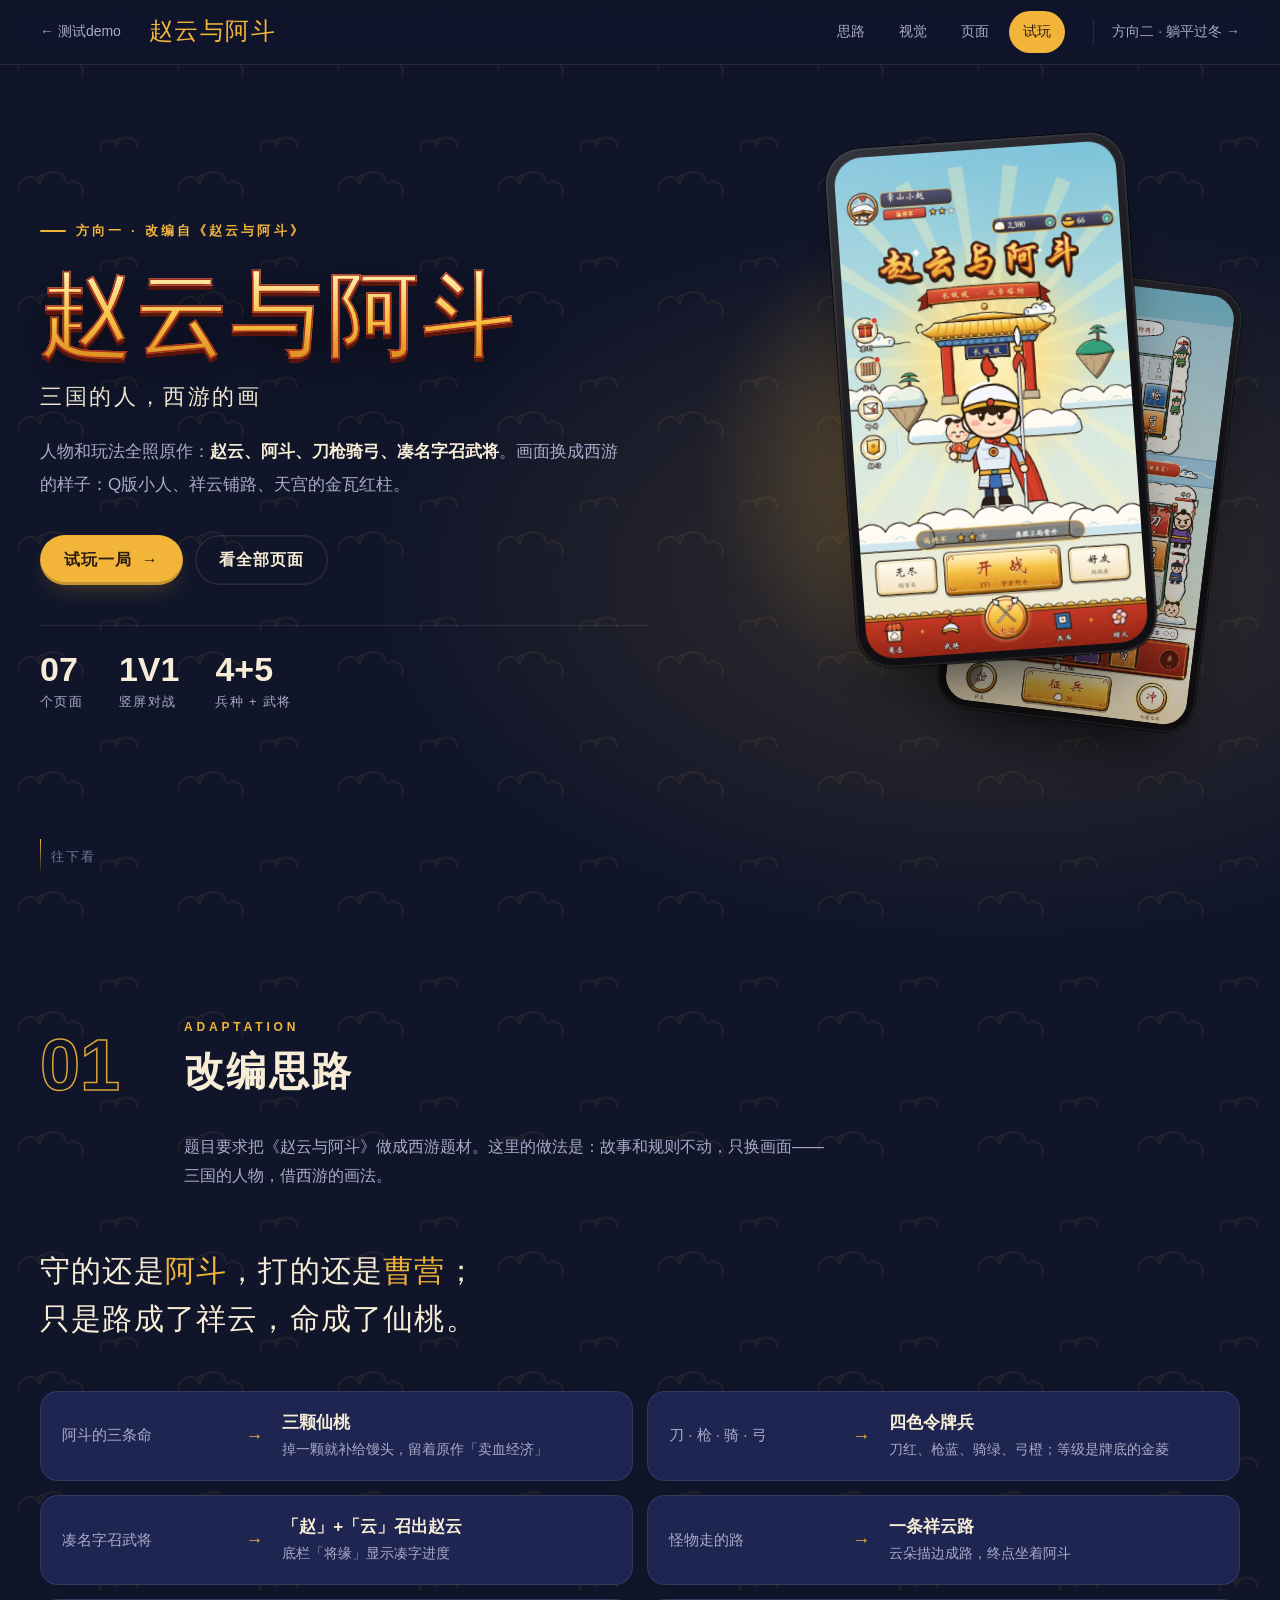
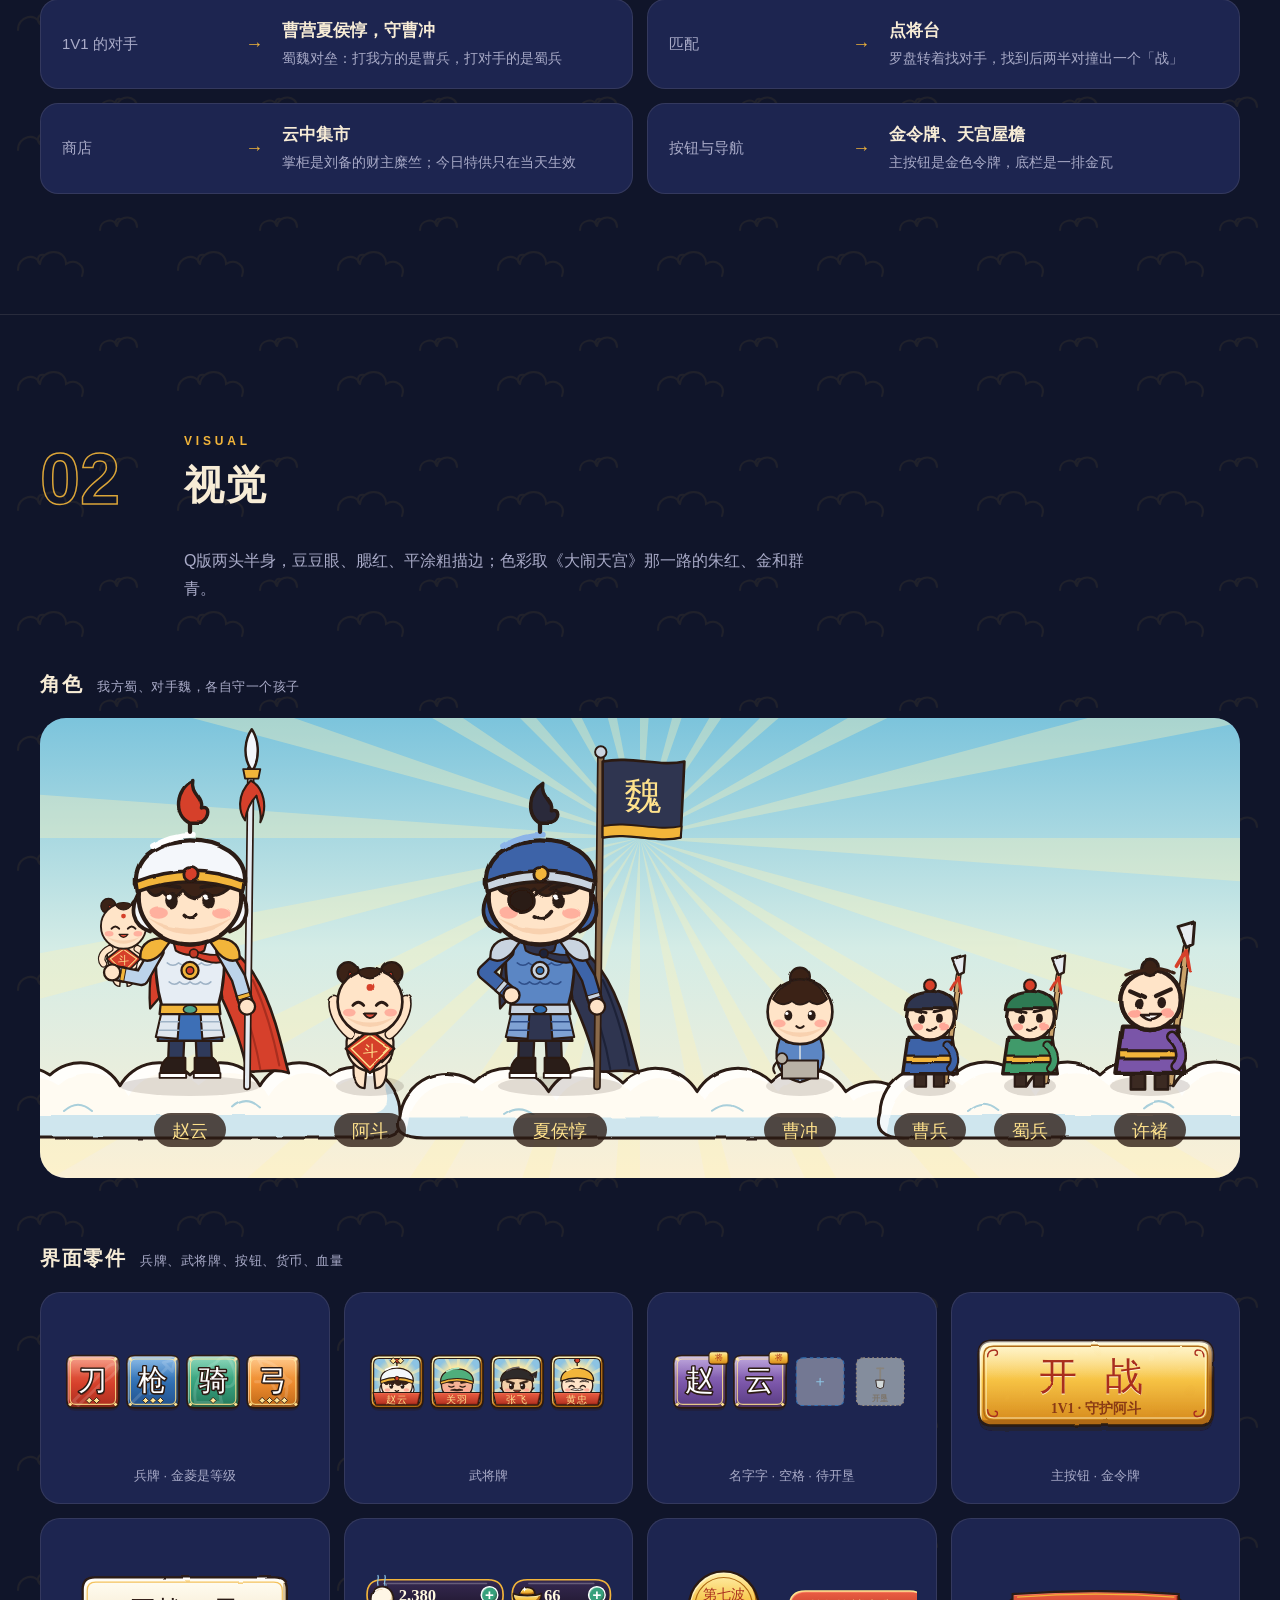
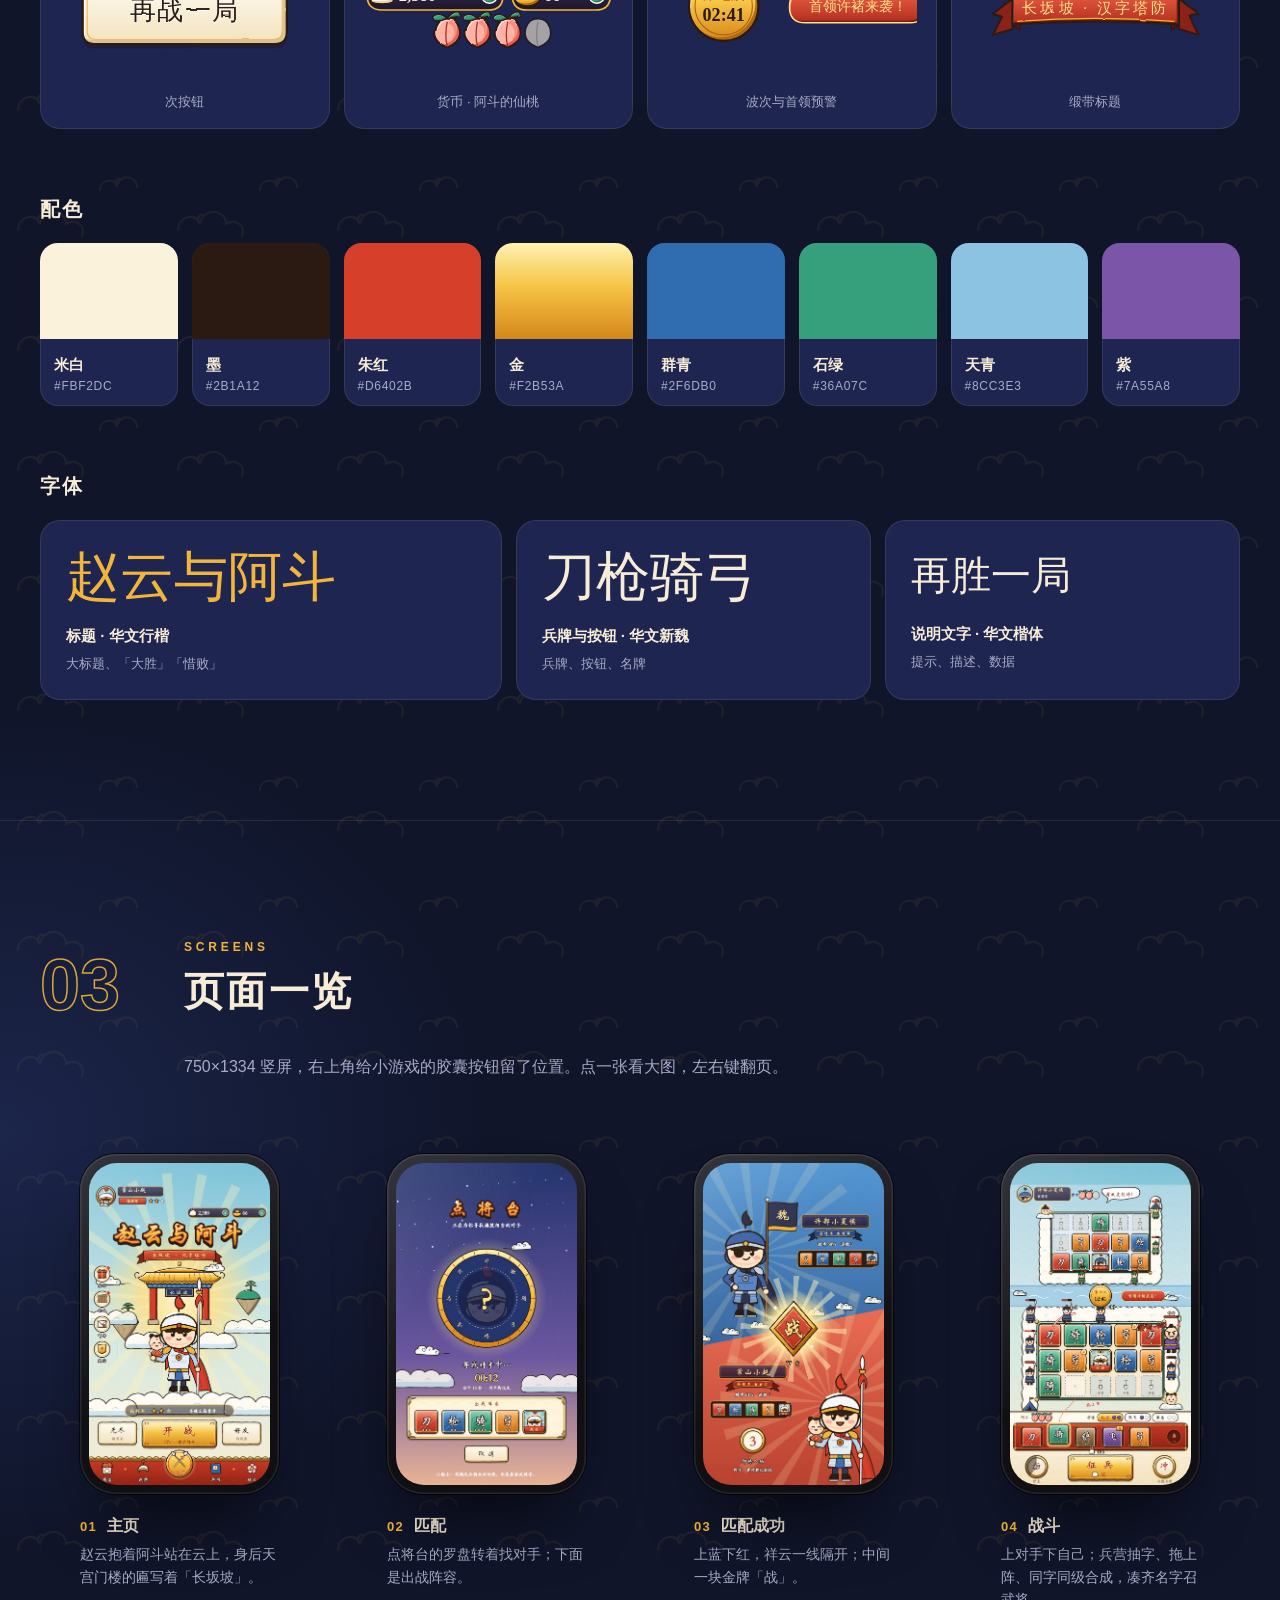
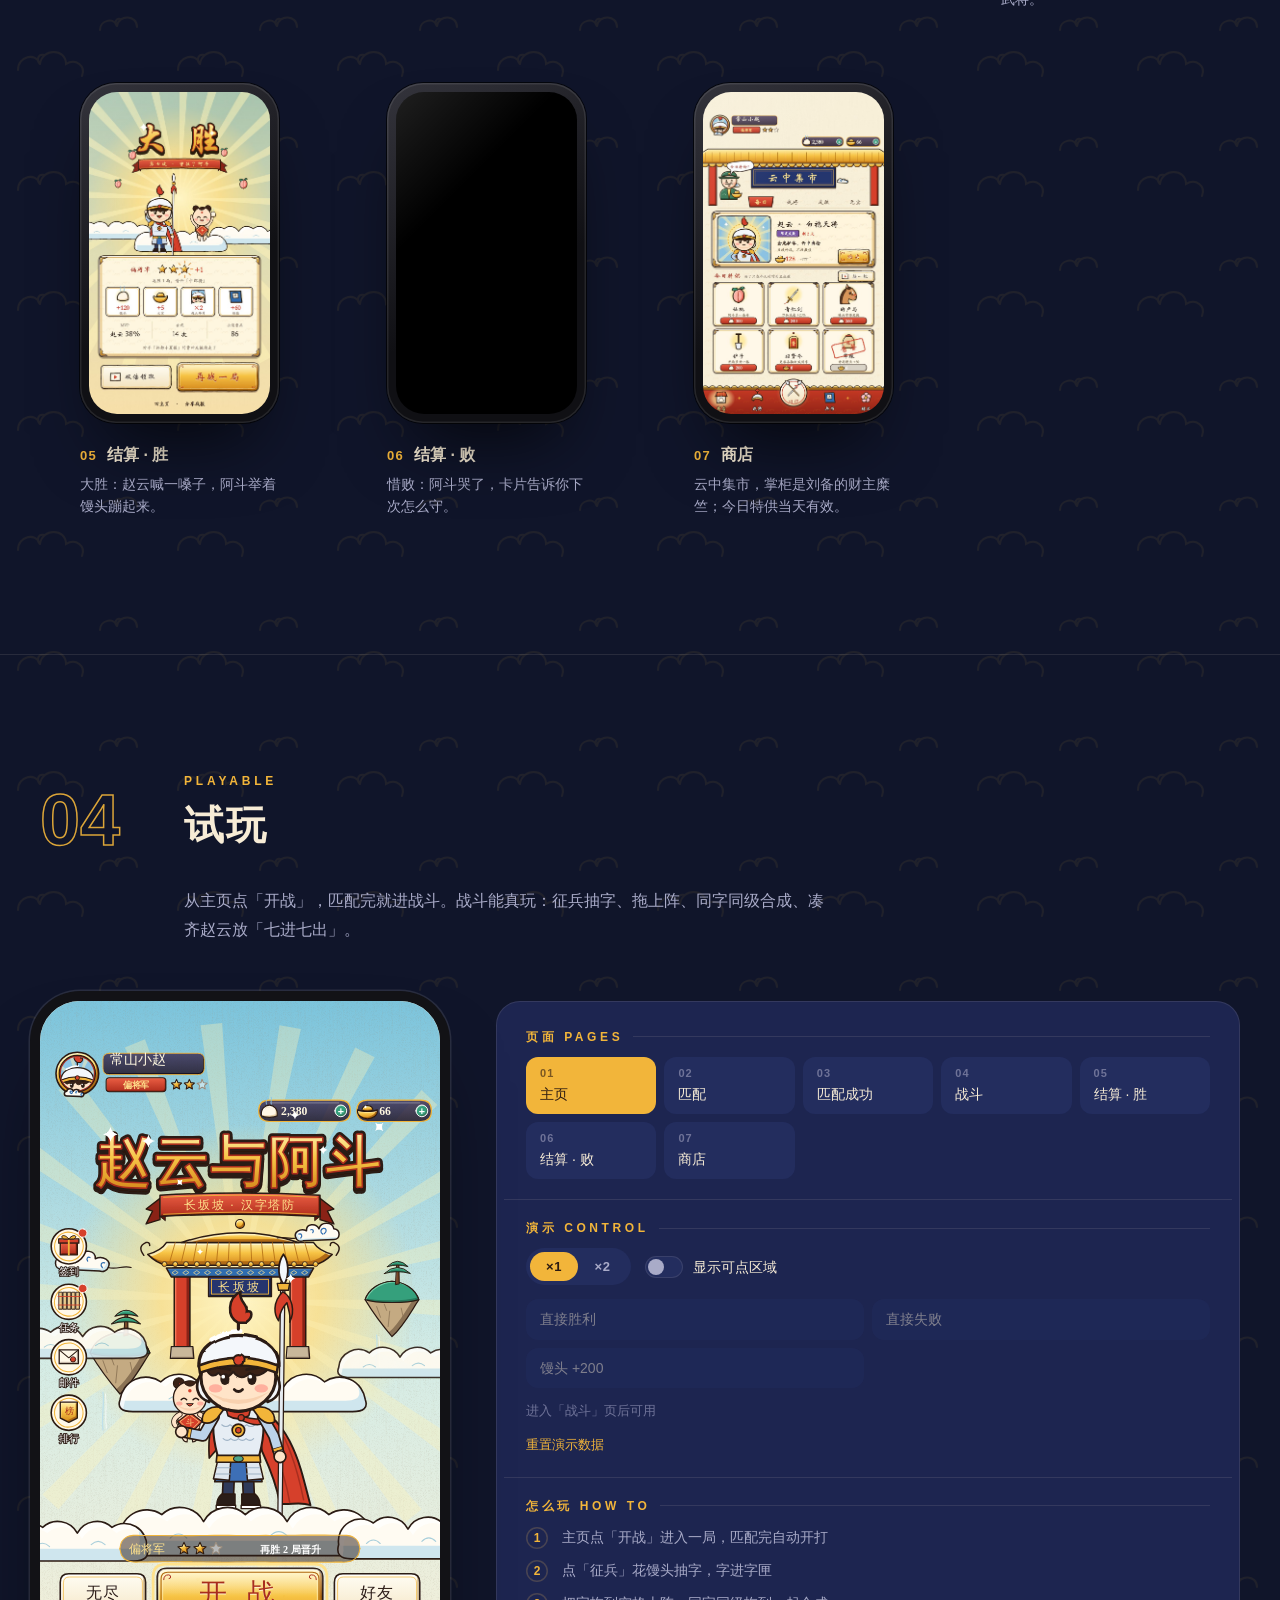
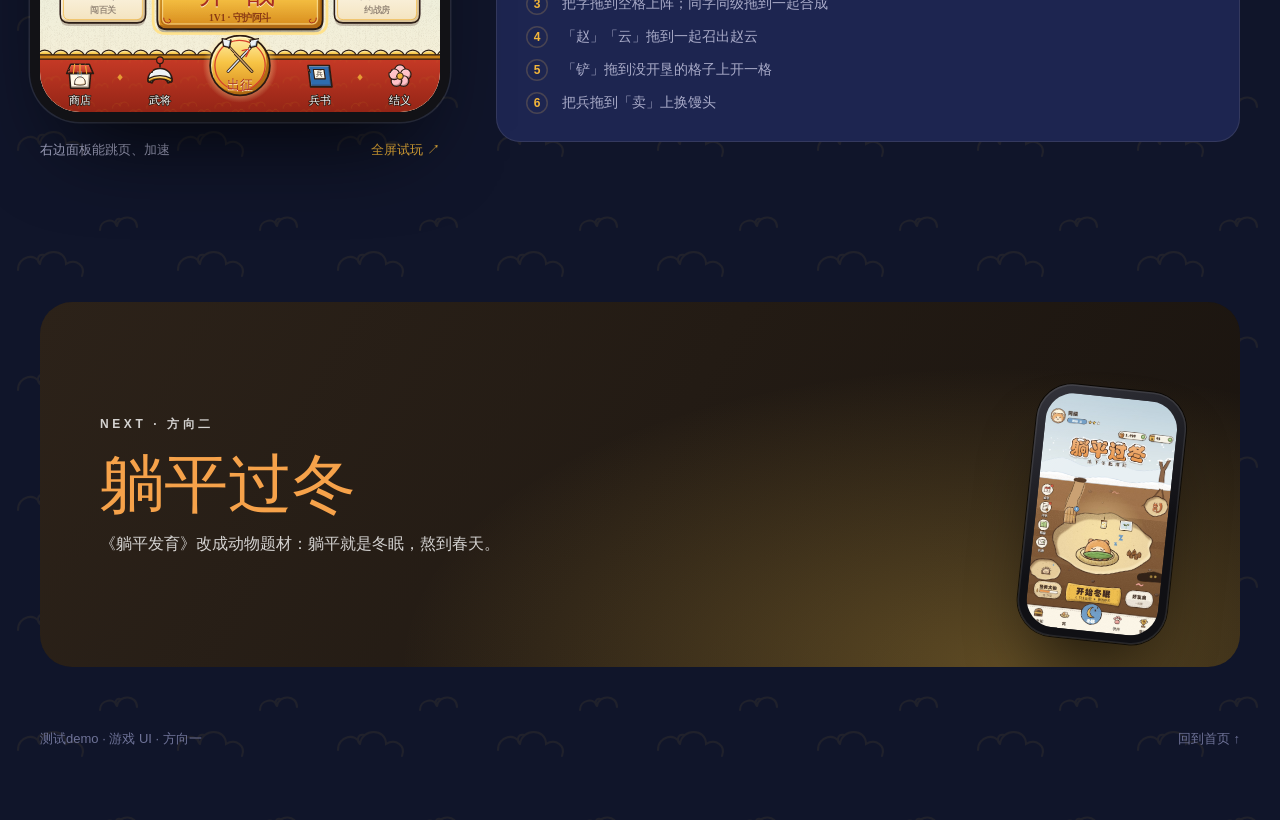
==== 方向一-赵云与阿斗/index.html @ 1496a067 "测试demo：两个方向的游戏 UI 方案与可试玩 demo 方向一《赵云与阿斗》西游画风、方向二《躺平过冬》动物题材； 首页 + 方案页 + 全屏试玩，750×1334 页面图与展板。  Co-Aut" ====
<!doctype html>
<html lang="zh-CN">
<head>
<meta charset="utf-8">
<meta name="viewport" content="width=device-width,initial-scale=1">
<title>赵云与阿斗 · 测试demo</title>
<link rel="icon" href="data:,">
<link rel="stylesheet" href="../site/site.css">
<link rel="stylesheet" href="../tools/demo.css">
</head>
<body class="t-zy">
<div class="tex">

<nav class="nav"><div class="wrap">
  <a class="back" href="../index.html">← 测试demo</a>
  <span class="name">赵云与阿斗</span>
  <div class="links"><a href="#idea">思路</a><a href="#look">视觉</a><a href="#pages">页面</a><a href="#play">试玩</a></div>
  <a class="other" href="../方向二-躺平过冬/index.html">方向二 · 躺平过冬 →</a>
</div></nav>

<header class="wrap hero">
  <div>
    <span class="kicker rv">方向一 · 改编自《赵云与阿斗》</span>
    <h1 class="display rv" style="--d:.08s">赵云与阿斗</h1>
    <p class="tagline rv" style="--d:.16s">三国的人，西游的画</p>
    <p class="lead rv" style="--d:.22s">人物和玩法全照原作：<b>赵云、阿斗、刀枪骑弓、凑名字召武将</b>。画面换成西游的样子：Q版小人、祥云铺路、天宫的金瓦红柱。</p>
    <div class="btns rv" style="--d:.28s"><a class="btn btn-p" href="#play">试玩一局 <span class="ar">→</span></a><a class="btn btn-g" href="#pages">看全部页面</a></div>
    <div class="facts rv" style="--d:.34s"><div><b>07</b><span>个页面</span></div><div><b>1V1</b><span>竖屏对战</span></div><div><b>4+5</b><span>兵种 + 武将</span></div></div>
  </div>
  <div class="stack rv" style="--d:.15s">
    <div class="halo"></div>
    <div class="device d2"><img src="export/web/04-战斗.jpg" alt="战斗"></div>
    <div class="device d1"><img src="export/web/01-主页.jpg" alt="主页"></div>
  </div>
  <div class="scroll-hint"><i></i>往下看</div>
</header>

<section class="sec" id="idea"><div class="wrap">
  <div class="sec-head rv"><span class="no">01</span><h2><small>ADAPTATION</small>改编思路</h2><p>题目要求把《赵云与阿斗》做成西游题材。这里的做法是：故事和规则不动，只换画面——三国的人物，借西游的画法。</p></div>
  <p class="big-quote rv">守的还是<em>阿斗</em>，打的还是<em>曹营</em>；<br>只是路成了祥云，命成了仙桃。</p>
  <div class="map">
    <div class="row rv"><div class="was">阿斗的三条命</div><div class="arr">→</div><div class="now"><b>三颗仙桃</b><span>掉一颗就补给馒头，留着原作「卖血经济」</span></div></div>
    <div class="row rv" style="--d:.06s"><div class="was">刀 · 枪 · 骑 · 弓</div><div class="arr">→</div><div class="now"><b>四色令牌兵</b><span>刀红、枪蓝、骑绿、弓橙；等级是牌底的金菱</span></div></div>
    <div class="row rv"><div class="was">凑名字召武将</div><div class="arr">→</div><div class="now"><b>「赵」+「云」召出赵云</b><span>底栏「将缘」显示凑字进度</span></div></div>
    <div class="row rv" style="--d:.06s"><div class="was">怪物走的路</div><div class="arr">→</div><div class="now"><b>一条祥云路</b><span>云朵描边成路，终点坐着阿斗</span></div></div>
    <div class="row rv"><div class="was">1V1 的对手</div><div class="arr">→</div><div class="now"><b>曹营夏侯惇，守曹冲</b><span>蜀魏对垒：打我方的是曹兵，打对手的是蜀兵</span></div></div>
    <div class="row rv" style="--d:.06s"><div class="was">匹配</div><div class="arr">→</div><div class="now"><b>点将台</b><span>罗盘转着找对手，找到后两半对撞出一个「战」</span></div></div>
    <div class="row rv"><div class="was">商店</div><div class="arr">→</div><div class="now"><b>云中集市</b><span>掌柜是刘备的财主糜竺；今日特供只在当天生效</span></div></div>
    <div class="row rv" style="--d:.06s"><div class="was">按钮与导航</div><div class="arr">→</div><div class="now"><b>金令牌、天宫屋檐</b><span>主按钮是金色令牌，底栏是一排金瓦</span></div></div>
  </div>
</div></section>

<section class="sec" id="look"><div class="wrap">
  <div class="sec-head rv"><span class="no">02</span><h2><small>VISUAL</small>视觉</h2><p>Q版两头半身，豆豆眼、腮红、平涂粗描边；色彩取《大闹天宫》那一路的朱红、金和群青。</p></div>
  <h3 class="sub-h rv">角色 <span>我方蜀、对手魏，各自守一个孩子</span></h3>
  <div class="stage rv" id="lineup"><span class="cap">赵云 · 阿斗 · 夏侯惇 · 曹冲 · 曹兵 · 蜀兵 · 许褚</span></div>
  <h3 class="sub-h rv">界面零件 <span>兵牌、武将牌、按钮、货币、血量</span></h3>
  <div class="parts" id="parts"></div>
  <h3 class="sub-h rv">配色</h3>
  <div class="pal">
    <div class="sw rv"><i style="background:#fbf2dc"></i><div><b>米白</b><code>#FBF2DC</code></div></div>
    <div class="sw rv" style="--d:.04s"><i style="background:#2b1a12"></i><div><b>墨</b><code>#2B1A12</code></div></div>
    <div class="sw rv" style="--d:.08s"><i style="background:#d6402b"></i><div><b>朱红</b><code>#D6402B</code></div></div>
    <div class="sw rv" style="--d:.12s"><i style="background:linear-gradient(#fff2b0,#f7c445 45%,#d4861a)"></i><div><b>金</b><code>#F2B53A</code></div></div>
    <div class="sw rv" style="--d:.16s"><i style="background:#2f6db0"></i><div><b>群青</b><code>#2F6DB0</code></div></div>
    <div class="sw rv" style="--d:.2s"><i style="background:#36a07c"></i><div><b>石绿</b><code>#36A07C</code></div></div>
    <div class="sw rv" style="--d:.24s"><i style="background:#8cc3e3"></i><div><b>天青</b><code>#8CC3E3</code></div></div>
    <div class="sw rv" style="--d:.28s"><i style="background:#7a55a8"></i><div><b>紫</b><code>#7A55A8</code></div></div>
  </div>
  <h3 class="sub-h rv">字体</h3>
  <div class="type">
    <div class="rv"><div class="smp" style="font-family:'STXingkai','华文行楷',serif;color:var(--accent)">赵云与阿斗</div><b>标题 · 华文行楷</b><span>大标题、「大胜」「惜败」</span></div>
    <div class="rv" style="--d:.06s"><div class="smp" style="font-family:'STXinwei','华文新魏',serif">刀枪骑弓</div><b>兵牌与按钮 · 华文新魏</b><span>兵牌、按钮、名牌</span></div>
    <div class="rv" style="--d:.12s"><div class="smp" style="font-family:'STKaiti','KaiTi',serif;font-size:40px;padding:7px 0">再胜一局</div><b>说明文字 · 华文楷体</b><span>提示、描述、数据</span></div>
  </div>
</div></section>

<section class="sec" id="pages"><div class="wrap">
  <div class="sec-head rv"><span class="no">03</span><h2><small>SCREENS</small>页面一览</h2><p>750×1334 竖屏，右上角给小游戏的胶囊按钮留了位置。点一张看大图，左右键翻页。</p></div>
  <div class="gallery" id="gallery"></div>
</div></section>

<section class="sec" id="play"><div class="wrap">
  <div class="sec-head rv"><span class="no">04</span><h2><small>PLAYABLE</small>试玩</h2><p>从主页点「开战」，匹配完就进战斗。战斗能真玩：征兵抽字、拖上阵、同字同级合成、凑齐赵云放「七进七出」。</p></div>
  <div class="play">
    <div class="play-phone rv"><div id="phone"><div id="stage"></div></div><div class="under"><span>右边面板能跳页、加速</span><a href="demo.html">全屏试玩 ↗</a></div></div>
    <aside class="panel rv" id="panel" style="--d:.1s"></aside>
  </div>
</div></section>

<div class="wrap" style="padding-top:20px">
  <a class="next to-tp rv" href="../方向二-躺平过冬/index.html"><div><small>NEXT · 方向二</small><h3>躺平过冬</h3><p>《躺平发育》改成动物题材：躺平就是冬眠，熬到春天。</p></div><div class="device"><img src="../方向二-躺平过冬/export/web/01-主页.jpg" alt="躺平过冬主页" loading="lazy"></div></a>
  <footer class="foot"><span>测试demo · 游戏 UI · 方向一</span><a href="../index.html">回到首页 ↑</a></footer>
</div>

</div>
<script src="../tools/sketch.js"></script>
<script src="pages.js"></script>
<script src="../tools/demo.js"></script>
<script src="demo.js"></script>
<script>
  // 角色台和界面零件，直接用游戏里的画法
  (function () {
    const P = PARTS, T = SK.text;
    const vb = (w, h, inner) => `<svg viewBox="0 0 ${w} ${h}" xmlns="http://www.w3.org/2000/svg">${inner}</svg>`;
    const tag = (x, y, t) => `<rect x="${x - t.length * 11 - 14}" y="${y - 17}" width="${t.length * 22 + 28}" height="34" rx="17" fill="#2b1a12" opacity=".78"/>` + T(x, y + 1, t, { size: 18, font: 'wei', mid: true, fill: '#ffe28c' });
    window.SITE = {
      defs: P.GRAD,
      lineup() {
        let s = `<rect width="1200" height="460" fill="url(#skyG)"/>` + P.rays(600, 120, 900, 24, .35);
        s += P.puff(-60, 330, 420, 90, { n: 6 }) + P.puff(360, 340, 520, 80, { n: 7 }) + P.puff(840, 330, 440, 90, { n: 6 });
        const g = (x, w) => `<ellipse cx="${x}" cy="368" rx="${w}" ry="10" fill="#2b1a12" opacity=".14"/>`;
        s += g(150, 70) + P.zhaoyunFull(150, 262, .95);
        s += g(330, 34) + P.adou(330, 282, .9, { body: true, happy: true, cheer: true });
        s += g(520, 62) + P.xiahouFull(500, 262, .95);
        s += g(760, 34) + P.caochong(760, 292, .9, { body: true });
        s += g(890, 26) + P.caobing(890, 322, 1.3);
        s += g(990, 26) + P.caobing(990, 322, 1.3, { shu: true });
        s += g(1110, 40) + P.caobing(1110, 312, 1.65, { boss: true });
        s += tag(150, 412, '赵云') + tag(330, 412, '阿斗') + tag(520, 412, '夏侯惇') + tag(760, 412, '曹冲') + tag(890, 412, '曹兵') + tag(990, 412, '蜀兵') + tag(1110, 412, '许褚');
        return vb(1200, 460, s);
      },
      parts() {
        const tiles = list => vb(440, 116, list.map((u, i) => P.tile(12 + i * 106, 8, 92, u)).join(''));
        return [
          [tiles([{ ch: '刀', lv: 2 }, { ch: '枪', lv: 3 }, { ch: '骑', lv: 1 }, { ch: '弓', lv: 4 }]), '兵牌 · 金菱是等级'],
          [tiles([{ gen: 'zhaoyun', lv: 2 }, { gen: 'guanyu' }, { gen: 'zhangfei' }, { gen: 'huangzhong' }]), '武将牌'],
          [tiles([{ ch: '赵' }, { ch: '云' }, 0, 'lock']), '名字字 · 空格 · 待开垦'],
          [vb(330, 130, P.goldBtn(10, 8, 310, 112, '开 战', { sub: '1V1 · 守护阿斗', size: 50, ls: 12 })), '主按钮 · 金令牌'],
          [vb(330, 130, P.plainBtn(30, 22, 270, 88, '再战一局', { size: 34 })), '次按钮'],
          [vb(330, 100, P.pill(4, 10, 180, (a, b, c) => P.mantou(a, b + 2, c), '2,380') + P.pill(196, 10, 130, P.yuanbao, '66') + P.peach(110, 78, 1.2) + P.peach(150, 78, 1.2) + P.peach(190, 78, 1.2) + P.peach(230, 78, 1.2, false)), '货币 · 阿斗的仙桃'],
          [vb(330, 130, `<g transform="translate(-300 -490)">${P.waveBadge('第七波', '02:41', '首领许褚来袭！')}</g>`), '波次与首领预警'],
          [vb(330, 130, P.ribbon(165, 64, 220, '长坂坡 · 汉字塔防', { size: 20 })), '缎带标题']
        ];
      }
    };
  })();
</script>
<script src="../site/site.js"></script>
</body>
</html>
---- site/site.css ----
/* 测试demo · 网站样式
   两套主题：.t-zy（赵云与阿斗：天宫夜色 + 金）/ .t-tp（躺平过冬：地底深棕 + 暖灯）
   首页两半各用一套；方向页整页用一套。 */

/* ---------- 基础 ---------- */
:root {
  --ui: "Microsoft YaHei UI", "Microsoft YaHei", "PingFang SC", "Hiragino Sans GB", sans-serif;
  --num: "Bahnschrift", "DIN Alternate", "Segoe UI", sans-serif;
  --ease: cubic-bezier(.2, .7, .2, 1);
  --wrap: 1200px;
}
.t-zy {
  --bg: #10152a; --bg2: #171e3b; --card: #1d2550; --card2: #232d5e;
  --ink: #f7ecd6; --mute: #a9abc8; --dim: #6f7398;
  --line: rgba(242, 190, 90, .2); --line2: rgba(247, 236, 214, .1);
  --accent: #f2b53a; --accent-ink: #2b1a12; --accent2: #e2553b; --glow: rgba(242, 181, 58, .32);
  --display: "STXingkai", "华文行楷", "Xingkai SC", "KaiTi", serif;
  --title-shadow: 0 2px 0 #7a1f12, 0 6px 22px rgba(0, 0, 0, .45);
}
.t-tp {
  --bg: #1a140f; --bg2: #241b14; --card: #2c2219; --card2: #35291e;
  --ink: #f8f1e3; --mute: #bba992; --dim: #7d6b58;
  --line: rgba(243, 194, 79, .2); --line2: rgba(248, 241, 227, .1);
  --accent: #f3c24f; --accent-ink: #3f2c20; --accent2: #ea9446; --glow: rgba(243, 194, 79, .3);
  --display: "STHupo", "华文琥珀", "Hupo", "YouYuan", sans-serif;
  --title-shadow: 0 3px 0 #6b3a14, 0 8px 24px rgba(0, 0, 0, .5);
}
* { box-sizing: border-box; }
html { scroll-behavior: smooth; scroll-padding-top: 76px; }
body { margin: 0; font: 16px/1.8 var(--ui); color: var(--ink); background: var(--bg); -webkit-font-smoothing: antialiased; }
a { color: inherit; text-decoration: none; }
img { display: block; max-width: 100%; }
::selection { background: var(--accent); color: var(--accent-ink); }
.wrap { width: min(var(--wrap), 100% - 64px); margin: 0 auto; }
.sr { position: absolute; width: 1px; height: 1px; overflow: hidden; clip: rect(0 0 0 0); }

/* 背景肌理：天宫 = 祥云纹 + 金光；地底 = 雪点 + 暖光 */
.t-zy .tex, .t-zy.tex { background:
  radial-gradient(900px 520px at 78% 8%, rgba(242, 181, 58, .16), transparent 70%),
  radial-gradient(700px 600px at 0% 60%, rgba(70, 96, 190, .22), transparent 70%),
  url("data:image/svg+xml,%3Csvg xmlns='http://www.w3.org/2000/svg' width='160' height='120'%3E%3Cg fill='none' stroke='%23f2b53a' stroke-opacity='.07' stroke-width='2' stroke-linecap='round'%3E%3Cpath d='M18 70c0-14 18-18 22-6c2-16 26-16 26 0c10-6 20 2 16 12M40 64c-4-4-2-10 4-9M100 30c0-10 14-13 17-4c2-12 20-11 20 1M117 26c-3-3-1-8 3-7'/%3E%3C/g%3E%3C/svg%3E"),
  var(--bg); }
.t-tp .tex, .t-tp.tex { background:
  radial-gradient(900px 600px at 80% 100%, rgba(243, 194, 79, .14), transparent 70%),
  radial-gradient(800px 500px at 10% 0%, rgba(108, 155, 198, .14), transparent 70%),
  url("data:image/svg+xml,%3Csvg xmlns='http://www.w3.org/2000/svg' width='140' height='140'%3E%3Cg fill='%23fff' fill-opacity='.06'%3E%3Ccircle cx='20' cy='30' r='2.5'/%3E%3Ccircle cx='90' cy='18' r='1.8'/%3E%3Ccircle cx='60' cy='80' r='3'/%3E%3Ccircle cx='120' cy='100' r='2'/%3E%3Ccircle cx='30' cy='120' r='1.6'/%3E%3C/g%3E%3C/svg%3E"),
  var(--bg); }

/* ---------- 文字 ---------- */
.kicker { display: inline-flex; align-items: center; gap: 10px; font: 600 13px/1 var(--ui); letter-spacing: .24em; color: var(--accent); }
.kicker::before { content: ""; width: 26px; height: 2px; background: currentColor; border-radius: 2px; }
.display { font-family: var(--display); font-weight: normal; line-height: 1.02; margin: 0; color: var(--accent); text-shadow: var(--title-shadow); letter-spacing: .04em; }
.t-tp .display { color: #f6a24a; -webkit-text-stroke: 2px #3f2c20; paint-order: stroke fill; text-shadow: 0 0 0 transparent, 0 6px 0 #3f2c20, 0 14px 30px rgba(0, 0, 0, .45); }
.t-zy .display { background: linear-gradient(#fff3b8, #f6c043 55%, #d98a1c); -webkit-background-clip: text; background-clip: text; color: transparent; -webkit-text-stroke: 1.5px #a92e1f; text-shadow: none; filter: drop-shadow(0 4px 0 #5a160c) drop-shadow(0 12px 22px rgba(0, 0, 0, .5)); }
.tagline { font: 500 22px/1.5 var(--ui); color: var(--ink); letter-spacing: .12em; margin: 18px 0 0; }
.lead { color: var(--mute); font-size: 17px; line-height: 1.95; max-width: 34em; margin: 22px 0 0; }
.lead b { color: var(--ink); font-weight: 600; }

/* ---------- 按钮 ---------- */
.btn { --h: 50px; display: inline-flex; align-items: center; gap: 10px; height: var(--h); padding: 0 24px; border-radius: 999px; font: 600 16px/1 var(--ui); letter-spacing: .06em; cursor: pointer; border: 0; transition: transform .25s var(--ease), box-shadow .25s var(--ease), background .25s; }
.btn .ar { transition: transform .25s var(--ease); }
.btn:hover .ar { transform: translateX(4px); }
.btn-p { background: var(--accent); color: var(--accent-ink); box-shadow: 0 10px 26px -10px var(--glow), inset 0 -3px 0 rgba(0, 0, 0, .18); }
.btn-p:hover { transform: translateY(-2px); box-shadow: 0 16px 32px -12px var(--glow), inset 0 -3px 0 rgba(0, 0, 0, .18); }
.btn-g { background: transparent; color: var(--ink); box-shadow: inset 0 0 0 1.5px var(--line2); }
.btn-g:hover { box-shadow: inset 0 0 0 1.5px var(--accent); color: var(--accent); }
.btns { display: flex; gap: 12px; flex-wrap: wrap; margin-top: 34px; }

/* ---------- 手机外壳 ---------- */
.device { position: relative; padding: 9px; border-radius: 36px; background: linear-gradient(150deg, #34343c, #101014 60%); box-shadow: inset 0 0 0 1.5px rgba(255, 255, 255, .09), 0 0 0 1px rgba(0, 0, 0, .7), 0 40px 70px -28px rgba(0, 0, 0, .75); }
.device::after { content: ""; position: absolute; inset: 9px; border-radius: 28px; pointer-events: none; background: linear-gradient(135deg, rgba(255, 255, 255, .12), transparent 32%); }
.device img, .device .scr { width: 100%; aspect-ratio: 750 / 1334; border-radius: 28px; object-fit: cover; background: #000; }

/* ---------- 顶栏 ---------- */
.nav { position: sticky; top: 0; z-index: 50; backdrop-filter: blur(14px) saturate(1.2); -webkit-backdrop-filter: blur(14px) saturate(1.2); background: color-mix(in srgb, var(--bg) 78%, transparent); border-bottom: 1px solid var(--line2); }
.nav .wrap { display: flex; align-items: center; height: 64px; gap: 28px; }
.nav .back { display: inline-flex; align-items: center; gap: 8px; color: var(--mute); font-size: 14px; transition: color .2s; }
.nav .back:hover { color: var(--ink); }
.nav .name { font-family: var(--display); font-size: 24px; color: var(--accent); letter-spacing: .06em; }
.nav .links { margin-left: auto; display: flex; gap: 6px; }
.nav .links a { padding: 8px 14px; border-radius: 999px; font-size: 14px; color: var(--mute); transition: color .2s, background .2s; }
.nav .links a:hover { color: var(--ink); }
.nav .links a.on { color: var(--accent-ink); background: var(--accent); }
.nav .other { font-size: 14px; color: var(--mute); padding-left: 18px; border-left: 1px solid var(--line2); transition: color .2s; }
.nav .other:hover { color: var(--accent); }

/* ---------- 方向页：开场 ---------- */
.hero { position: relative; min-height: calc(100vh - 64px); display: grid; grid-template-columns: 1.05fr .95fr; align-items: center; gap: 40px; padding: 40px 0 80px; }
.hero .display { font-size: clamp(64px, 7.2vw, 112px); margin-top: 26px; white-space: nowrap; }
.facts { display: flex; gap: 36px; margin-top: 40px; padding-top: 26px; border-top: 1px solid var(--line2); }
.facts div { display: grid; gap: 4px; }
.facts b { font: 600 34px/1 var(--num); color: var(--ink); }
.facts span { font-size: 13px; color: var(--mute); letter-spacing: .1em; }
.stack { position: relative; height: min(78vh, 720px); }
.stack .device { position: absolute; width: min(300px, 26vw); transition: transform .6s var(--ease); }
.stack .d1 { right: 18%; top: 4%; z-index: 2; transform: rotate(-4deg); }
.stack .d2 { right: 0; top: 18%; transform: rotate(7deg) scale(.86); filter: brightness(.8); }
.stack .halo { position: absolute; right: 8%; top: 12%; width: 520px; height: 520px; border-radius: 50%; background: radial-gradient(circle, var(--glow), transparent 65%); filter: blur(10px); }
.scroll-hint { position: absolute; left: 0; bottom: 26px; display: flex; align-items: center; gap: 10px; color: var(--dim); font-size: 13px; letter-spacing: .14em; }
.scroll-hint i { width: 1px; height: 36px; background: linear-gradient(var(--accent), transparent); animation: drip 1.8s ease-in-out infinite; }
@keyframes drip { 0% { transform: scaleY(0); transform-origin: top; } 50% { transform: scaleY(1); transform-origin: top; } 51% { transform-origin: bottom; } 100% { transform: scaleY(0); transform-origin: bottom; } }

/* ---------- 章节 ---------- */
.sec { padding: 120px 0; position: relative; }
.sec + .sec { border-top: 1px solid var(--line2); }
.sec-head { display: grid; grid-template-columns: 120px 1fr; gap: 24px; margin-bottom: 56px; align-items: end; }
.sec-head .no { font: 600 72px/0.8 var(--num); color: transparent; -webkit-text-stroke: 1.5px var(--accent); opacity: .9; }
.sec-head h2 { margin: 0; font: 700 40px/1.2 var(--ui); letter-spacing: .06em; }
.sec-head h2 small { display: block; font: 600 12px/1 var(--num); letter-spacing: .32em; color: var(--accent); margin-bottom: 14px; }
.sec-head p { grid-column: 2; margin: 14px 0 0; color: var(--mute); max-width: 40em; }
.sub-h { display: flex; align-items: baseline; gap: 14px; margin: 70px 0 24px; font: 700 20px/1 var(--ui); letter-spacing: .08em; }
.sub-h:first-child { margin-top: 0; }
.sub-h span { font: 500 13px/1 var(--ui); color: var(--mute); letter-spacing: .04em; }

/* 改编对照 */
.map { display: grid; grid-template-columns: 1fr 1fr; gap: 14px; }
.map .row { display: grid; grid-template-columns: minmax(96px, .8fr) 28px 1.6fr; align-items: center; gap: 14px; padding: 20px 22px; border-radius: 18px; background: var(--card); box-shadow: inset 0 0 0 1px var(--line2); transition: transform .3s var(--ease), box-shadow .3s; }
.map .row:hover { transform: translateY(-3px); box-shadow: inset 0 0 0 1px var(--line), 0 18px 30px -22px rgba(0, 0, 0, .6); }
.map .was { color: var(--mute); font-size: 15px; line-height: 1.5; }
.map .arr { color: var(--accent); font: 600 18px/1 var(--num); text-align: center; }
.map .now b { display: block; font-size: 17px; line-height: 1.45; color: var(--ink); }
.map .now span { display: block; margin-top: 4px; font-size: 13.5px; line-height: 1.6; color: var(--mute); }
.big-quote { margin: 0 0 48px; font: 500 30px/1.6 var(--ui); letter-spacing: .04em; max-width: 26em; }
.big-quote em { font-style: normal; color: var(--accent); }

/* 视觉：角色台、零件、配色、字体 */
.stage { position: relative; border-radius: 26px; overflow: hidden; background: var(--card); box-shadow: inset 0 0 0 1px var(--line2); }
.stage svg { display: block; width: 100%; height: auto; }
.stage .cap { display: none; }
.parts { display: grid; grid-template-columns: repeat(4, 1fr); gap: 14px; }
.part { border-radius: 20px; background: var(--card); box-shadow: inset 0 0 0 1px var(--line2); padding: 26px 20px 16px; display: grid; justify-items: center; align-content: space-between; gap: 14px; transition: transform .3s var(--ease); }
.part:hover { transform: translateY(-3px); }
.part svg { width: 100%; height: 132px; }
.part span { font-size: 13px; color: var(--mute); }
.pal { display: grid; grid-template-columns: repeat(auto-fit, minmax(120px, 1fr)); gap: 14px; }
.sw { border-radius: 18px; overflow: hidden; background: var(--card); box-shadow: inset 0 0 0 1px var(--line2); }
.sw i { display: block; height: 96px; }
.sw div { padding: 12px 14px 14px; display: grid; gap: 2px; }
.sw b { font-size: 15px; }
.sw code { font: 12px/1 var(--num); color: var(--mute); letter-spacing: .06em; }
.type { display: grid; grid-template-columns: 1.3fr 1fr 1fr; gap: 14px; }
.type > div { border-radius: 20px; background: var(--card); box-shadow: inset 0 0 0 1px var(--line2); padding: 26px 26px 22px; }
.type .smp { font-size: 54px; line-height: 1.15; color: var(--ink); margin-bottom: 14px; }
.type b { display: block; font-size: 15px; }
.type span { font-size: 13px; color: var(--mute); }

/* 页面一览 */
.gallery { display: grid; grid-template-columns: repeat(4, 1fr); gap: 40px 28px; }
.shot { cursor: zoom-in; }
.shot .device { transition: transform .45s var(--ease), box-shadow .45s var(--ease); }
.shot:hover .device { transform: translateY(-8px); box-shadow: inset 0 0 0 1.5px rgba(255, 255, 255, .09), 0 0 0 1px rgba(0, 0, 0, .7), 0 50px 80px -30px rgba(0, 0, 0, .85), 0 0 0 3px var(--accent); }
.shot figcaption { margin-top: 18px; display: grid; gap: 4px; }
.shot figcaption b { font-size: 16px; display: flex; align-items: baseline; gap: 10px; }
.shot figcaption b em { font: 600 13px/1 var(--num); font-style: normal; color: var(--accent); letter-spacing: .1em; }
.shot figcaption span { font-size: 13.5px; color: var(--mute); line-height: 1.65; }

/* 看大图 */
.lb { position: fixed; inset: 0; z-index: 200; display: grid; grid-template-columns: 80px 1fr 80px; align-items: center; background: rgba(6, 6, 10, .86); backdrop-filter: blur(8px); -webkit-backdrop-filter: blur(8px); opacity: 0; pointer-events: none; transition: opacity .3s var(--ease); }
.lb.on { opacity: 1; pointer-events: auto; }
.lb figure { margin: 0; display: grid; justify-items: center; gap: 16px; }
.lb .device { height: min(86vh, 980px); width: auto; aspect-ratio: auto; }
.lb .device img { height: calc(min(86vh, 980px) - 18px); width: auto; }
.lb.on .device { animation: pop .35s var(--ease); }
@keyframes pop { from { transform: scale(.94); opacity: .4; } }
.lb figcaption { color: #e8e2d6; font-size: 15px; letter-spacing: .06em; }
.lb figcaption em { font-style: normal; color: var(--accent); margin-right: 10px; font-family: var(--num); }
.lb button { width: 56px; height: 56px; border-radius: 50%; border: 0; background: rgba(255, 255, 255, .08); color: #fff; font-size: 22px; cursor: pointer; justify-self: center; transition: background .2s; }
.lb button:hover { background: rgba(255, 255, 255, .18); }
.lb .x { position: absolute; top: 20px; right: 20px; width: 46px; height: 46px; font-size: 20px; }

/* 试玩 */
.play { display: grid; grid-template-columns: auto 1fr; gap: 56px; align-items: start; }
.play-phone { position: sticky; top: 88px; }
#phone { position: relative; width: min(400px, 86vw); aspect-ratio: 750 / 1334; border-radius: 40px; overflow: hidden; background: #0c0a09; box-shadow: 0 0 0 10px #121216, 0 0 0 11.5px rgba(255, 255, 255, .1), 0 50px 90px -30px rgba(0, 0, 0, .85); }
.play-phone .under { margin-top: 26px; display: flex; justify-content: space-between; align-items: center; font-size: 13px; color: var(--mute); }
.play-phone .under a { color: var(--accent); }
.panel { border-radius: 24px; background: var(--card); box-shadow: inset 0 0 0 1px var(--line2); padding: 8px; }
.pn-sec { padding: 22px 22px 20px; }
.pn-sec + .pn-sec { border-top: 1px solid var(--line2); }
.pn-h { font: 600 12px/1 var(--num); letter-spacing: .3em; color: var(--accent); margin-bottom: 14px; display: flex; align-items: center; gap: 10px; }
.pn-h::after { content: ""; flex: 1; height: 1px; background: var(--line2); }
.pn-pages { display: grid; grid-template-columns: repeat(auto-fill, minmax(120px, 1fr)); gap: 8px; }
.pn-pages button, .pn-acts button { position: relative; text-align: left; padding: 11px 14px; border-radius: 12px; border: 0; background: var(--card2); color: var(--ink); font: 14px/1.3 var(--ui); cursor: pointer; transition: background .2s, color .2s, transform .2s; }
.pn-pages button:hover, .pn-acts button:hover { background: color-mix(in srgb, var(--card2) 70%, var(--accent)); }
.pn-pages button em { display: block; font: 600 11px/1 var(--num); font-style: normal; color: var(--dim); letter-spacing: .1em; margin-bottom: 6px; }
.pn-pages button.on { background: var(--accent); color: var(--accent-ink); }
.pn-pages button.on em { color: var(--accent-ink); opacity: .6; }
.pn-row { display: flex; gap: 10px; flex-wrap: wrap; align-items: center; }
.seg { display: inline-flex; padding: 4px; border-radius: 999px; background: var(--card2); }
.seg button { border: 0; background: none; color: var(--mute); padding: 8px 16px; border-radius: 999px; font: 600 13px/1 var(--num); letter-spacing: .06em; cursor: pointer; transition: background .2s, color .2s; }
.seg button.on { background: var(--accent); color: var(--accent-ink); }
.tgl { display: inline-flex; align-items: center; gap: 10px; border: 0; background: none; color: var(--ink); font: 14px/1 var(--ui); cursor: pointer; padding: 6px 4px; }
.tgl i { width: 38px; height: 22px; border-radius: 999px; background: var(--card2); position: relative; transition: background .2s; box-shadow: inset 0 0 0 1px var(--line2); }
.tgl i::after { content: ""; position: absolute; top: 3px; left: 3px; width: 16px; height: 16px; border-radius: 50%; background: var(--mute); transition: transform .25s var(--ease), background .2s; }
.tgl.on i { background: var(--accent); }
.tgl.on i::after { transform: translateX(16px); background: var(--accent-ink); }
.pn-acts { display: grid; grid-template-columns: 1fr 1fr; gap: 8px; }
.pn-acts.off { opacity: .45; pointer-events: none; }
.pn-tips { margin: 0; padding: 0; list-style: none; counter-reset: t; display: grid; gap: 10px; }
.pn-tips li { counter-increment: t; display: grid; grid-template-columns: 26px 1fr; gap: 10px; font-size: 14px; line-height: 1.6; color: var(--mute); }
.pn-tips li::before { content: counter(t); width: 22px; height: 22px; border-radius: 50%; display: grid; place-items: center; font: 600 12px/1 var(--num); color: var(--accent); box-shadow: inset 0 0 0 1.5px var(--line); margin-top: 1px; }
.pn-note { font-size: 12.5px; color: var(--dim); margin-top: 12px; }

/* 页脚：去另一个方向 */
.next { display: grid; grid-template-columns: 1fr auto; align-items: center; gap: 40px; padding: 56px 60px; border-radius: 32px; overflow: hidden; position: relative; isolation: isolate; color: #fff; transition: transform .4s var(--ease); }
.next:hover { transform: translateY(-4px); }
.next small { font: 600 12px/1 var(--num); letter-spacing: .3em; opacity: .8; }
.next h3 { margin: 14px 0 0; font-weight: normal; font-size: 64px; line-height: 1; }
.next p { margin: 14px 0 0; opacity: .8; }
.next .device { width: 150px; transform: rotate(6deg) translateY(30px); }
.next.to-tp { background: radial-gradient(600px 300px at 80% 100%, rgba(243, 194, 79, .3), transparent), linear-gradient(120deg, #2c2219, #1a140f); }
.next.to-tp h3 { font-family: "STHupo", "华文琥珀", sans-serif; color: #f6a24a; }
.next.to-zy { background: radial-gradient(600px 300px at 80% 0%, rgba(242, 181, 58, .3), transparent), linear-gradient(120deg, #1d2550, #10152a); }
.next.to-zy h3 { font-family: "STXingkai", "华文行楷", serif; color: #f6c043; }
.foot { padding: 60px 0 70px; color: var(--dim); font-size: 13px; display: flex; justify-content: space-between; gap: 20px; flex-wrap: wrap; }

/* 进场动画 */
.rv { opacity: 0; transform: translateY(26px); transition: opacity .8s var(--ease), transform .8s var(--ease); transition-delay: var(--d, 0s); }
.rv.in { opacity: 1; transform: none; }

/* ---------- 首页：左右两扇 ---------- */
.hub { height: 100vh; min-height: 680px; display: flex; overflow: hidden; background: #0b0a0a; }
.leaf { position: relative; flex: 1 1 0; min-width: 0; display: flex; flex-direction: column; align-items: center; justify-content: center; gap: 4.2vh; padding: 92px 4vw 64px; overflow: hidden; text-align: center; transition: flex-grow .8s var(--ease); isolation: isolate; color: var(--ink); }
.hub:hover .leaf { flex-grow: .8; }
.hub .leaf:hover { flex-grow: 1.25; }
.leaf .glow { position: absolute; z-index: -1; left: 50%; top: 34%; width: 70vh; height: 70vh; transform: translate(-50%, -50%); border-radius: 50%; background: radial-gradient(circle, var(--glow), transparent 62%); transition: opacity .6s; }
.leaf .device { width: calc(42vh * 750 / 1334); flex: none; transition: transform .8s var(--ease), opacity .5s, filter .5s; }
.leaf.zy .device { transform: rotate(-4deg); }
.leaf.tp .device { transform: rotate(4deg); }
.leaf:hover .device { transform: translateY(-6px) rotate(0) scale(1.03); }
.leaf-in { display: flex; flex-direction: column; align-items: center; transition: opacity .5s; }
.leaf .kicker::after { content: ""; width: 26px; height: 2px; background: currentColor; border-radius: 2px; }
.leaf .display { font-size: clamp(54px, 6.4vh, 86px); margin-top: 16px; white-space: nowrap; }
.leaf .tagline { font-size: 18px; margin-top: 12px; }
.leaf .btns { margin-top: 26px; justify-content: center; }
.leaf .no { font: 600 12.5px/1 var(--num); letter-spacing: .26em; color: var(--mute); margin: 22px 0 0; }
.hub:hover .leaf:not(:hover) .device { opacity: .55; filter: saturate(.7); }
.hub:hover .leaf:not(:hover) .leaf-in { opacity: .6; }
.hub:hover .leaf:not(:hover) .glow { opacity: .3; }
.leaf + .leaf { box-shadow: -1px 0 0 rgba(255, 255, 255, .08); }
.hub-top { position: fixed; z-index: 10; top: 0; left: 0; right: 0; display: flex; justify-content: space-between; align-items: center; padding: 26px 4vw; color: #f4ece0; pointer-events: none; }
.hub-top .logo { font: 700 15px/1 var(--ui); letter-spacing: .3em; display: flex; align-items: center; gap: 12px; }
.hub-top .logo i { width: 10px; height: 10px; border-radius: 3px; background: linear-gradient(135deg, #f2b53a 50%, #ea9446 50%); transform: rotate(45deg); }
.hub-top .meta { font-size: 13px; letter-spacing: .14em; color: rgba(244, 236, 224, .62); }
.hub-bot { position: fixed; z-index: 10; left: 0; right: 0; bottom: 22px; text-align: center; font-size: 12.5px; letter-spacing: .16em; color: rgba(244, 236, 224, .5); pointer-events: none; }

/* ---------- 全屏试玩 ---------- */
.full { height: 100vh; display: grid; grid-template-rows: 64px 1fr; overflow: hidden; }
.full .nav { position: static; }
.full-main { display: grid; grid-template-columns: 1fr 340px; gap: 40px; padding: 24px 40px 28px; min-height: 0; }
.full-main .phone-box { display: grid; place-items: center; min-height: 0; }
.full #phone { width: auto; height: calc(100vh - 64px - 52px - 24px); max-height: 1000px; }
.full .panel { overflow: auto; max-height: calc(100vh - 64px - 52px); align-self: center; }

/* ---------- 窄屏 ---------- */
@media (max-width: 1080px) {
  .gallery { grid-template-columns: repeat(3, 1fr); }
  .play { grid-template-columns: 1fr; justify-items: center; }
  .play-phone { position: static; }
  .play .panel { width: min(560px, 100%); }
}
@media (max-width: 860px) {
  .hub { flex-direction: column; height: auto; }
  .leaf { min-height: 100vh; padding: 96px 24px 70px; gap: 30px; }
  .leaf .device { width: min(56vw, 240px); }
  .leaf .display { font-size: 60px; }
  .hub:hover .leaf:not(:hover) .leaf-in, .hub:hover .leaf:not(:hover) .device { opacity: 1; filter: none; }
  .hub-top .meta { display: none; }
  .hub-bot { display: none; }
  .hub-top, .hub-bot { position: absolute; }
  .hero { grid-template-columns: 1fr; min-height: 0; padding-top: 60px; }
  .stack { height: 520px; }
  .stack .device { width: 220px; }
  .map, .type { grid-template-columns: 1fr; }
  .gallery { grid-template-columns: repeat(2, 1fr); gap: 30px 18px; }
  .sec-head { grid-template-columns: 1fr; }
  .sec-head p { grid-column: 1; }
  .nav .links { display: none; }
  .next { grid-template-columns: 1fr; padding: 40px 30px; }
  .next .device { display: none; }
  .full-main { grid-template-columns: 1fr; padding: 16px; }
  .full .panel { display: none; }
}
@media (prefers-reduced-motion: reduce) {
  * { animation: none !important; transition: none !important; scroll-behavior: auto !important; }
  .rv { opacity: 1; transform: none; }
}
---- tools/demo.css ----
/* 演示舞台内部（750×1334 坐标，整体按手机宽度缩放）。外壳、面板的样式在 site/site.css。 */
#stage { position: absolute; left: 0; top: 0; width: 750px; height: 1334px; transform-origin: 0 0; user-select: none; -webkit-user-select: none; touch-action: none; overflow: hidden; font-family: "Microsoft YaHei UI", "Microsoft YaHei", "PingFang SC", sans-serif; }
#stage svg.defs { position: absolute; width: 0; height: 0; overflow: hidden; }
#stage img.base { position: absolute; left: 0; top: 0; width: 750px; height: 1334px; pointer-events: none; }
#stage .root { position: absolute; left: 0; top: 0; width: 750px; height: 1334px; pointer-events: none; }
#stage svg.ov { position: absolute; left: 0; top: 0; width: 750px; height: 1334px; overflow: visible; pointer-events: none; will-change: transform; }
#stage .spr { position: absolute; pointer-events: none; will-change: transform; -webkit-user-drag: none; }
#stage .unit { position: absolute; left: 0; top: 0; width: 0; height: 0; will-change: transform; }
#stage .unit .spr { will-change: auto; }
#stage .bar { position: absolute; height: 7px; border-radius: 4px; background: #2b1a12; box-shadow: 0 0 0 2px #2b1a12; }
#stage .bar i { position: absolute; inset: 0; border-radius: 4px; transform-origin: 0 50%; background: linear-gradient(#ff8a72, #d6402b 55%); will-change: transform; }
#stage .tagx { position: absolute; white-space: nowrap; transform: translate(-50%, -50%); font: 18px "STXinwei", "STKaiti", serif; color: #fff; text-shadow: 0 0 3px #2b1a12, 0 0 3px #2b1a12, 0 0 3px #2b1a12; }
#stage .flt { position: absolute; left: 0; top: 0; white-space: nowrap; pointer-events: none; will-change: transform, opacity; font-weight: bold; line-height: 1; }
#stage .ring { position: absolute; width: 100px; height: 100px; border-radius: 50%; border: 6px solid #fff; box-sizing: border-box; pointer-events: none; will-change: transform, opacity; }
#stage .pt { position: absolute; left: 0; top: 0; pointer-events: none; will-change: transform; }
#stage .hot { position: absolute; inset: 0; pointer-events: none; }
#stage .hot div { position: absolute; pointer-events: auto; cursor: pointer; border-radius: 18px; transition: background .12s; }
#stage .hot div:active { background: #ffffff2e; }
#stage.showhot .hot div { outline: 3px dashed #ffde59; outline-offset: -3px; background: #ffde5922; }
#stage .ripple { position: absolute; width: 120px; height: 120px; margin: -60px 0 0 -60px; border-radius: 50%; background: #fff8; pointer-events: none; animation: dm-rip .45s ease-out forwards; }
@keyframes dm-rip { from { transform: scale(.2); opacity: .9; } to { transform: scale(1.4); opacity: 0; } }
#stage .toast { position: absolute; left: 50%; top: 330px; transform: translateX(-50%); background: #2b1a12e6; color: #fff6d8; font: bold 30px "STKaiti", "KaiTi", serif; padding: 18px 34px; border-radius: 40px; white-space: nowrap; pointer-events: none; animation: dm-toast 1.8s cubic-bezier(.2, .8, .3, 1) forwards; box-shadow: 0 8px 24px #0006; border: 3px solid #f2b53a; }
@keyframes dm-toast { 0% { opacity: 0; transform: translate(-50%, 24px) scale(.9); } 12% { opacity: 1; transform: translate(-50%, 0) scale(1); } 82% { opacity: 1; transform: translate(-50%, 0); } 100% { opacity: 0; transform: translate(-50%, -10px); } }
#stage .curtain { position: absolute; inset: 0; background: #120d0a; opacity: 0; pointer-events: none; transition: opacity .22s ease; }
#stage .curtain.on { opacity: 1; }
#stage.dragging { cursor: grabbing; }
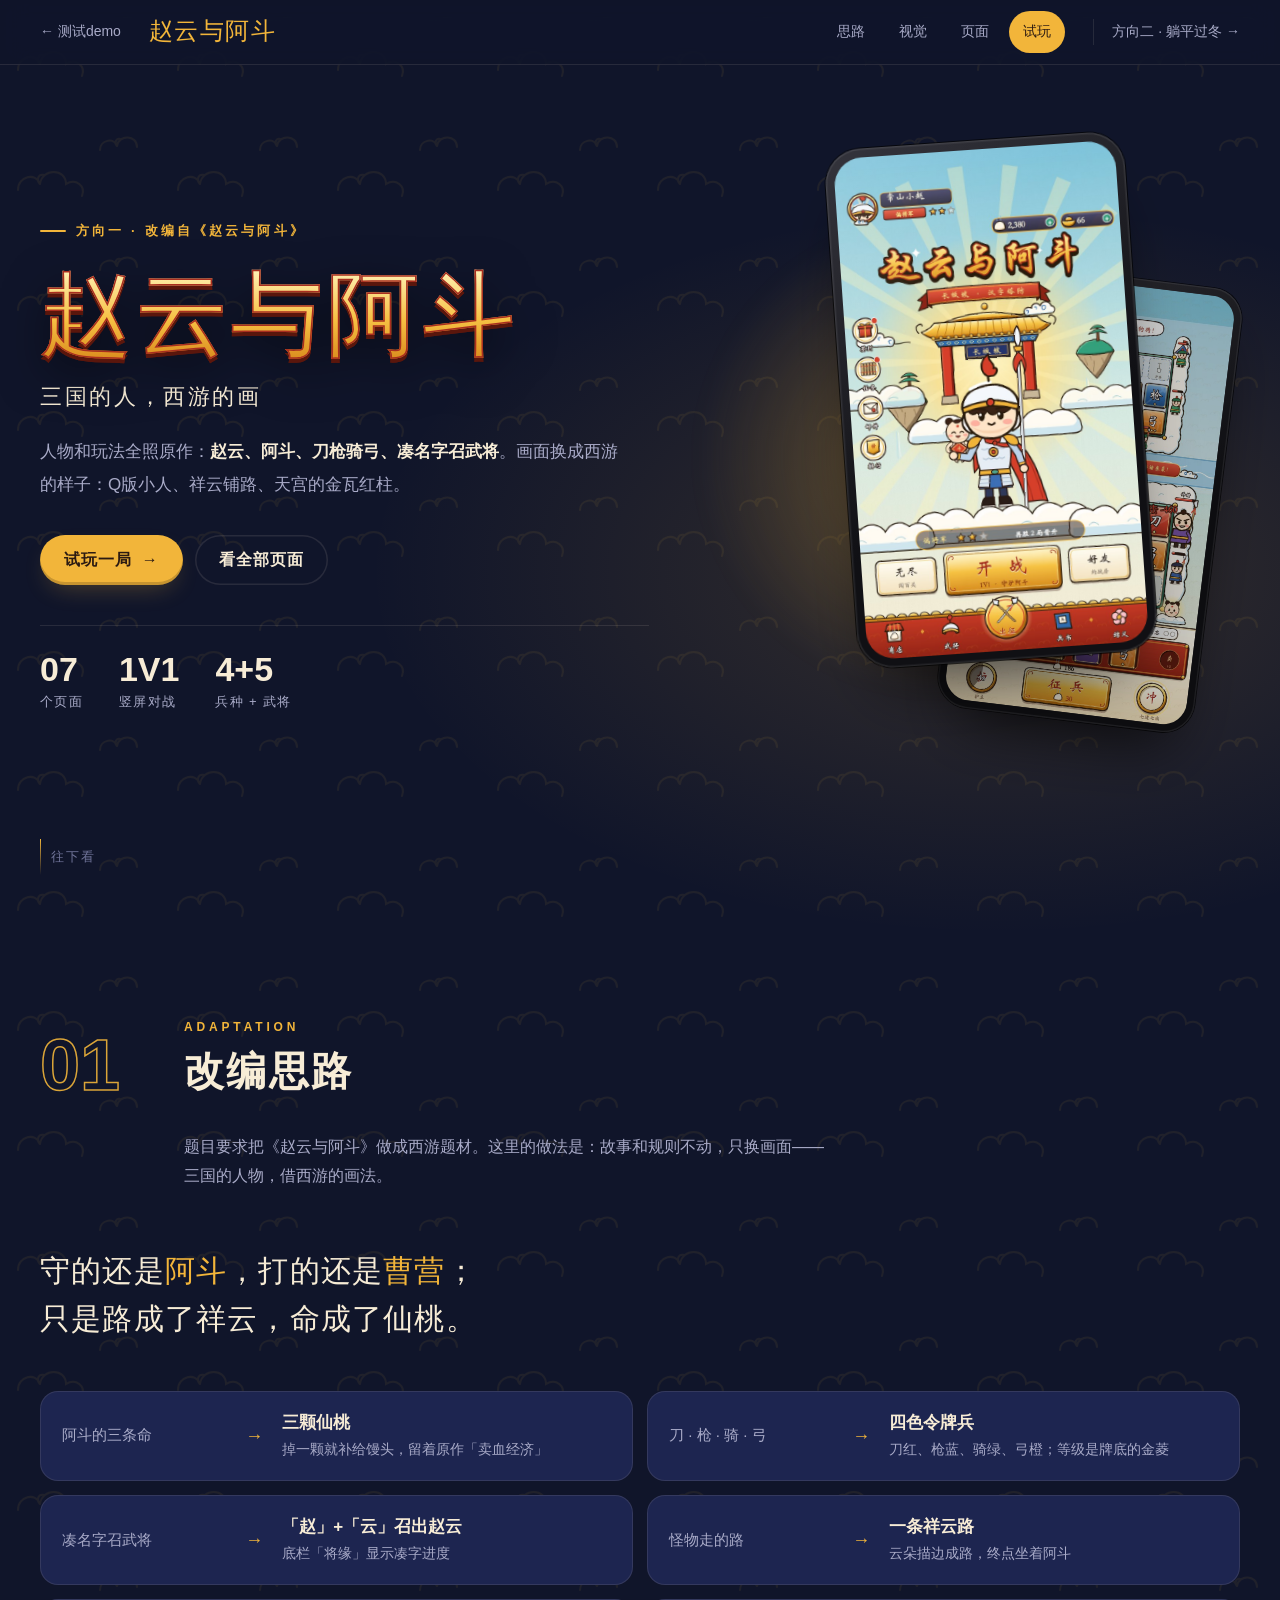
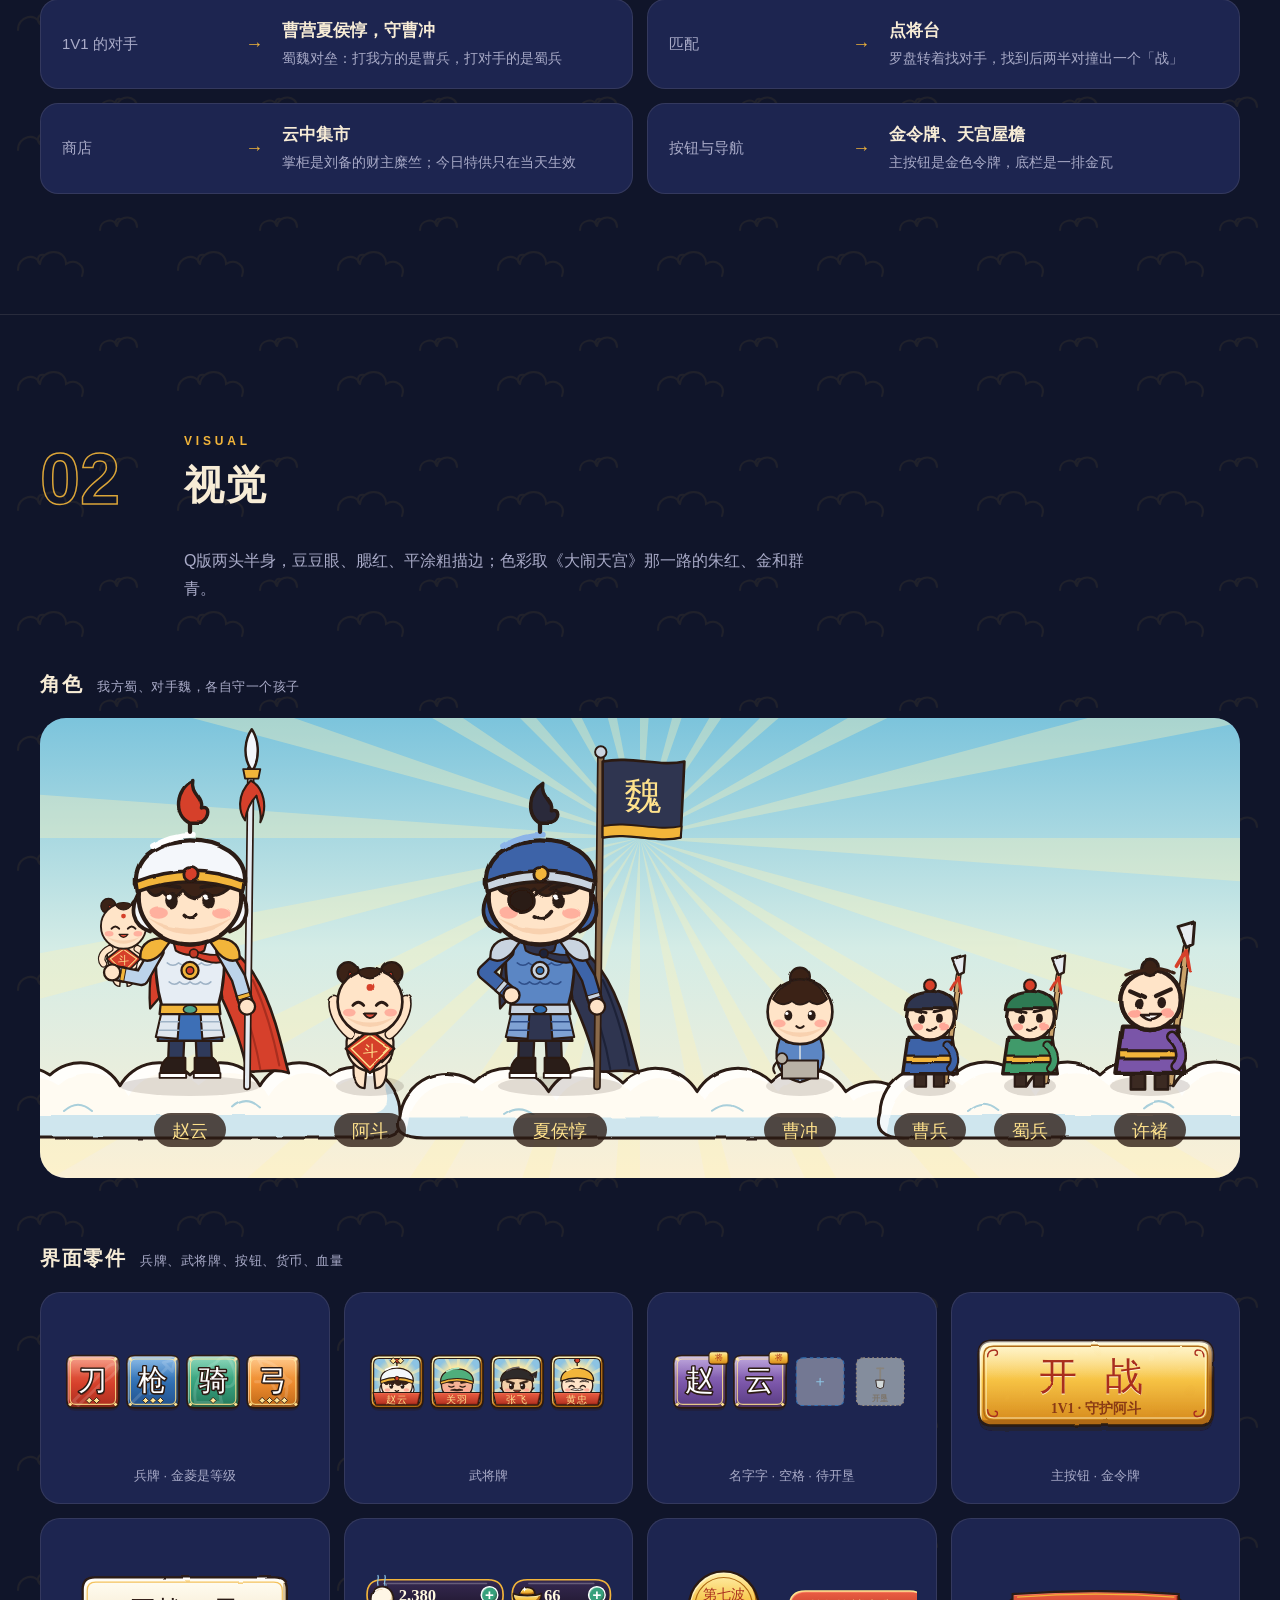
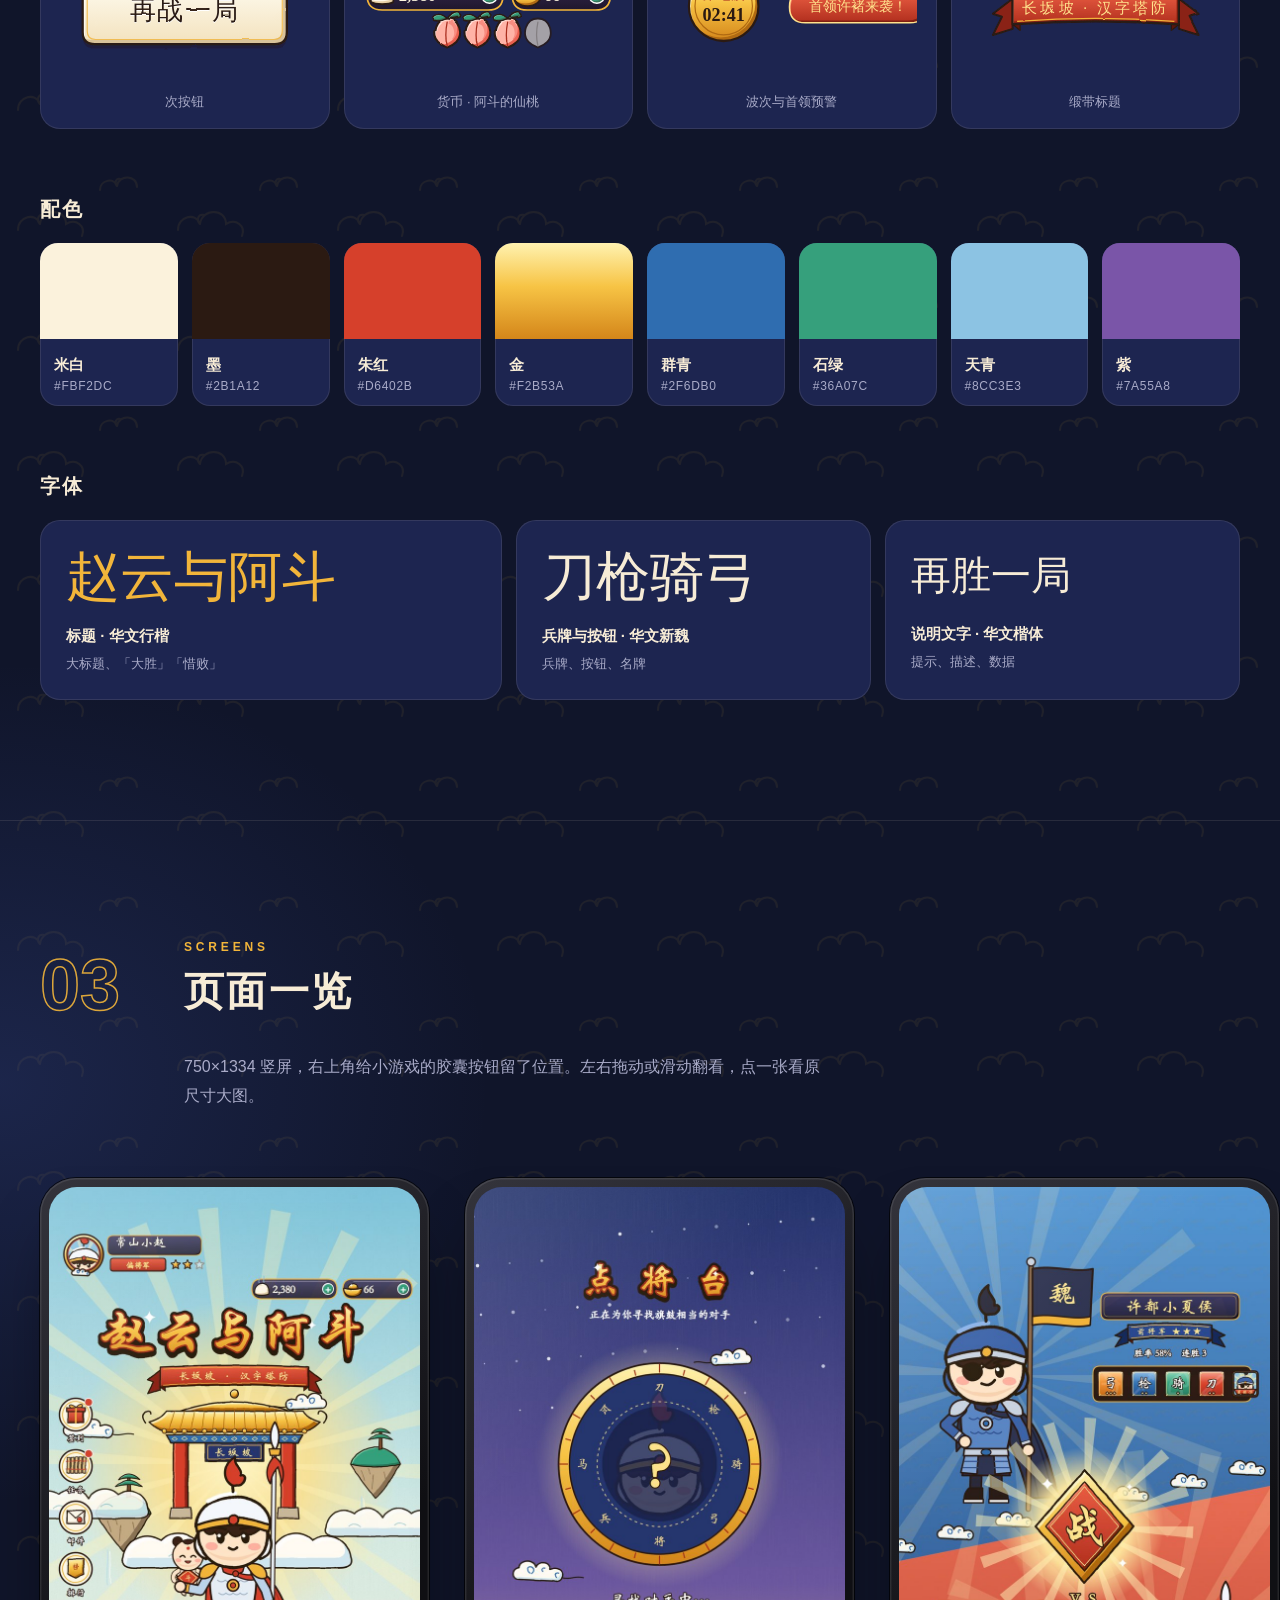
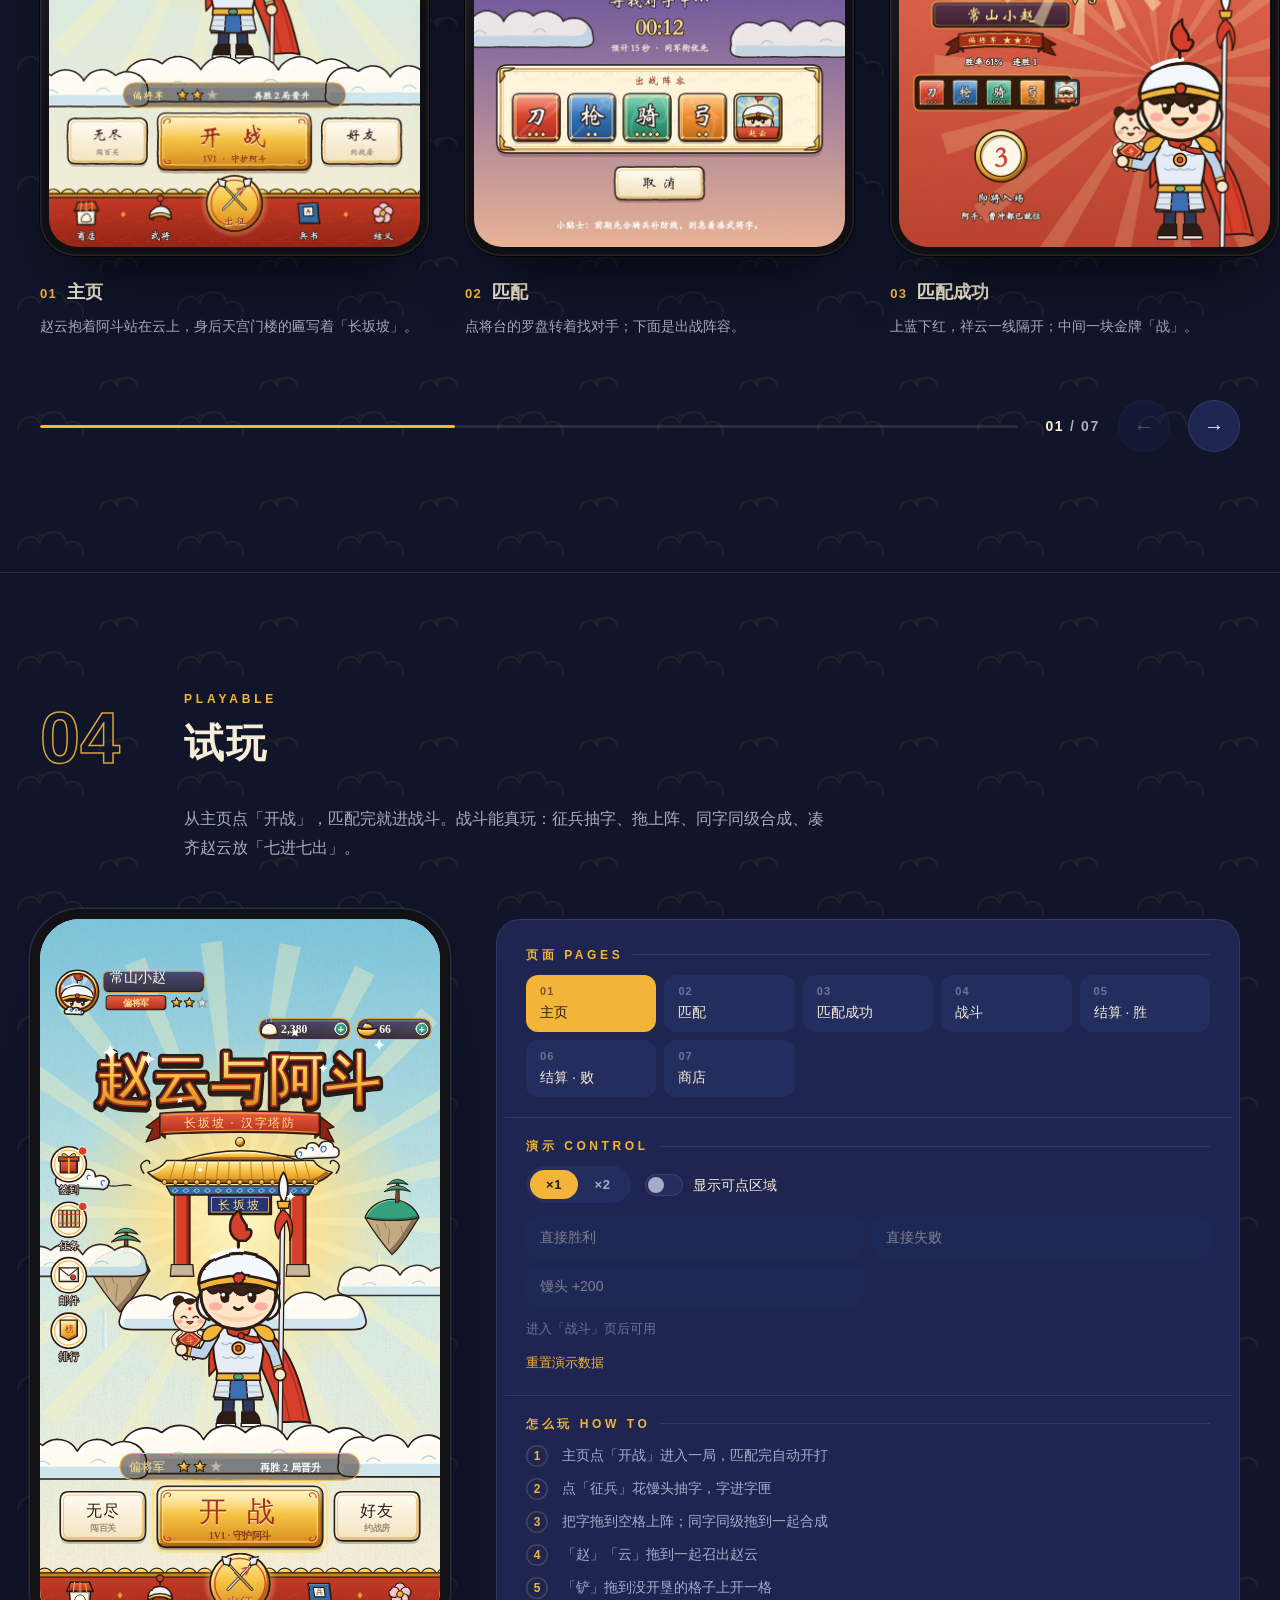
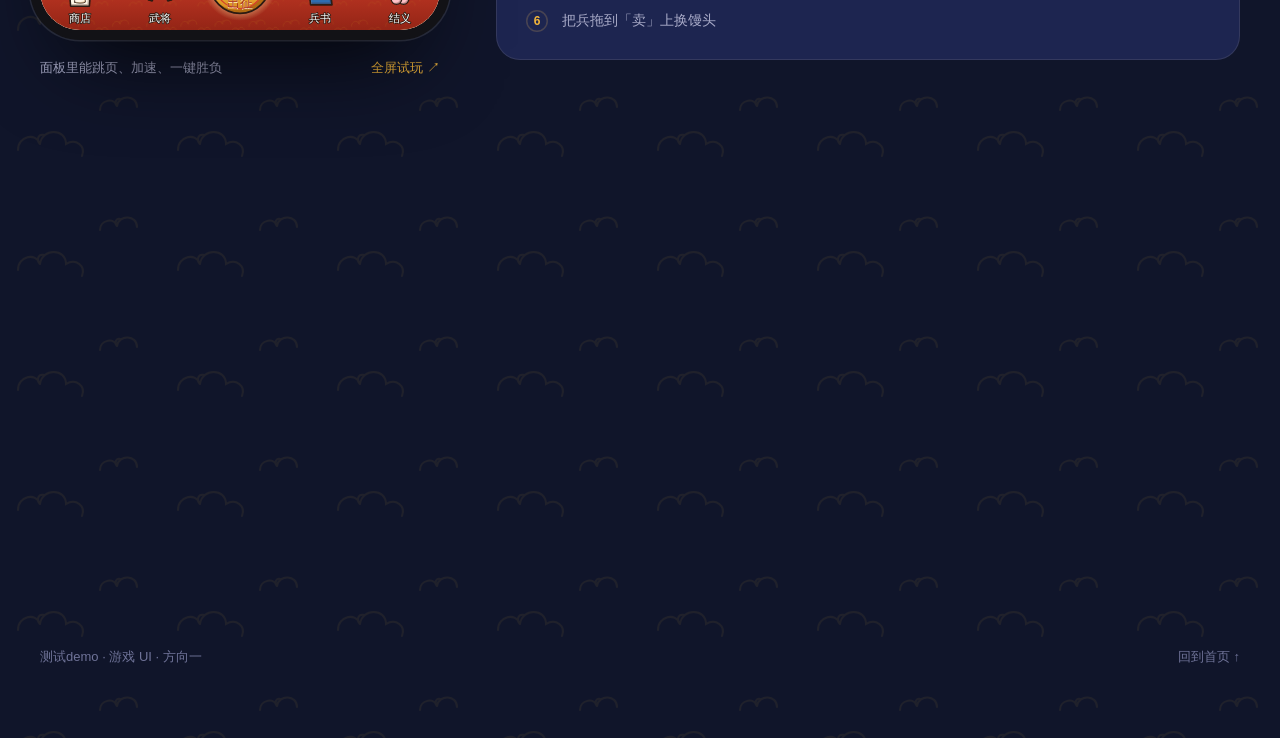
==== commit 7a832f04: "试玩里敌人看得见了；页面一览放大可横滑；适配手机 - 网站的全局 img max-width 把挂在零宽容器里的精灵压成 0 宽，曹兵、蜀兵、许褚、黄大仙都看不见；舞台里关掉这条 - 页面一览改成整宽" ====
--- a/方向一-赵云与阿斗/index.html
+++ b/方向一-赵云与阿斗/index.html
@@ -76,14 +76,14 @@
 </div></section>
 
 <section class="sec" id="pages"><div class="wrap">
-  <div class="sec-head rv"><span class="no">03</span><h2><small>SCREENS</small>页面一览</h2><p>750×1334 竖屏，右上角给小游戏的胶囊按钮留了位置。点一张看大图，左右键翻页。</p></div>
+  <div class="sec-head rv"><span class="no">03</span><h2><small>SCREENS</small>页面一览</h2><p>750×1334 竖屏，右上角给小游戏的胶囊按钮留了位置。左右拖动或滑动翻看，点一张看原尺寸大图。</p></div>
   <div class="gallery" id="gallery"></div>
 </div></section>
 
 <section class="sec" id="play"><div class="wrap">
   <div class="sec-head rv"><span class="no">04</span><h2><small>PLAYABLE</small>试玩</h2><p>从主页点「开战」，匹配完就进战斗。战斗能真玩：征兵抽字、拖上阵、同字同级合成、凑齐赵云放「七进七出」。</p></div>
   <div class="play">
-    <div class="play-phone rv"><div id="phone"><div id="stage"></div></div><div class="under"><span>右边面板能跳页、加速</span><a href="demo.html">全屏试玩 ↗</a></div></div>
+    <div class="play-phone rv"><div id="phone"><div id="stage"></div></div><div class="under"><span>面板里能跳页、加速、一键胜负</span><a href="demo.html">全屏试玩 ↗</a></div></div>
     <aside class="panel rv" id="panel" style="--d:.1s"></aside>
   </div>
 </div></section>
--- a/site/site.css
+++ b/site/site.css
@@ -144,29 +144,41 @@
 .type b { display: block; font-size: 15px; }
 .type span { font-size: 13px; color: var(--mute); }
 
-/* 页面一览 */
-.gallery { display: grid; grid-template-columns: repeat(4, 1fr); gap: 40px 28px; }
-.shot { cursor: zoom-in; }
+/* 页面一览：整宽横滑，图要大到能看清 */
+.gallery { --gut: max(32px, calc((100vw - var(--wrap)) / 2)); display: flex; gap: 36px; overflow-x: auto; overscroll-behavior-x: contain; scroll-snap-type: x mandatory; scroll-padding: 0 var(--gut); margin: 0 calc(50% - 50vw); padding: 12px var(--gut) 28px; scrollbar-width: none; cursor: grab; }
+.gallery::-webkit-scrollbar { display: none; }
+.gallery.drag { cursor: grabbing; scroll-snap-type: none; }
+.gallery.drag .shot { pointer-events: none; }
+.shot { flex: 0 0 clamp(280px, calc((100vh - 240px) * 750 / 1334 + 18px), 460px); margin: 0; scroll-snap-align: start; cursor: zoom-in; }
 .shot .device { transition: transform .45s var(--ease), box-shadow .45s var(--ease); }
+.shot img { -webkit-user-drag: none; user-select: none; }
 .shot:hover .device { transform: translateY(-8px); box-shadow: inset 0 0 0 1.5px rgba(255, 255, 255, .09), 0 0 0 1px rgba(0, 0, 0, .7), 0 50px 80px -30px rgba(0, 0, 0, .85), 0 0 0 3px var(--accent); }
-.shot figcaption { margin-top: 18px; display: grid; gap: 4px; }
-.shot figcaption b { font-size: 16px; display: flex; align-items: baseline; gap: 10px; }
+.shot figcaption { margin-top: 20px; display: grid; gap: 6px; }
+.shot figcaption b { font-size: 18px; display: flex; align-items: baseline; gap: 10px; }
 .shot figcaption b em { font: 600 13px/1 var(--num); font-style: normal; color: var(--accent); letter-spacing: .1em; }
-.shot figcaption span { font-size: 13.5px; color: var(--mute); line-height: 1.65; }
+.shot figcaption span { font-size: 14px; color: var(--mute); line-height: 1.7; }
+.rail-ctl { display: flex; align-items: center; gap: 18px; margin-top: 10px; }
+.rail-bar { flex: 1; height: 3px; border-radius: 3px; background: var(--line2); position: relative; overflow: hidden; }
+.rail-bar i { position: absolute; top: 0; bottom: 0; left: 0; border-radius: 3px; background: var(--accent); transition: transform .15s linear; transform-origin: 0 50%; }
+.rail-no { font: 600 14px/1 var(--num); letter-spacing: .12em; color: var(--mute); min-width: 64px; text-align: right; }
+.rail-no b { color: var(--ink); }
+.rail-btn { width: 52px; height: 52px; border-radius: 50%; border: 0; display: grid; place-items: center; background: var(--card); color: var(--ink); box-shadow: inset 0 0 0 1px var(--line2); font-size: 20px; cursor: pointer; transition: background .2s, color .2s, opacity .2s; }
+.rail-btn:hover:not(:disabled) { background: var(--accent); color: var(--accent-ink); }
+.rail-btn:disabled { opacity: .3; cursor: default; }
 
 /* 看大图 */
-.lb { position: fixed; inset: 0; z-index: 200; display: grid; grid-template-columns: 80px 1fr 80px; align-items: center; background: rgba(6, 6, 10, .86); backdrop-filter: blur(8px); -webkit-backdrop-filter: blur(8px); opacity: 0; pointer-events: none; transition: opacity .3s var(--ease); }
+.lb { position: fixed; inset: 0; z-index: 200; display: grid; grid-template-columns: 90px 1fr 90px; align-items: center; background: rgba(6, 6, 10, .9); backdrop-filter: blur(8px); -webkit-backdrop-filter: blur(8px); opacity: 0; pointer-events: none; transition: opacity .3s var(--ease); }
 .lb.on { opacity: 1; pointer-events: auto; }
-.lb figure { margin: 0; display: grid; justify-items: center; gap: 16px; }
-.lb .device { height: min(86vh, 980px); width: auto; aspect-ratio: auto; }
-.lb .device img { height: calc(min(86vh, 980px) - 18px); width: auto; }
+.lb figure { margin: 0; width: 100%; display: grid; justify-items: center; gap: 14px; min-width: 0; }
+.lb .device { width: min(100%, calc((100vh - 110px) * 750 / 1334 + 18px)); }
+.lb .device img { width: 100%; height: auto; }
 .lb.on .device { animation: pop .35s var(--ease); }
 @keyframes pop { from { transform: scale(.94); opacity: .4; } }
-.lb figcaption { color: #e8e2d6; font-size: 15px; letter-spacing: .06em; }
+.lb figcaption { color: #e8e2d6; font-size: 15px; letter-spacing: .06em; text-align: center; }
 .lb figcaption em { font-style: normal; color: var(--accent); margin-right: 10px; font-family: var(--num); }
 .lb button { width: 56px; height: 56px; border-radius: 50%; border: 0; background: rgba(255, 255, 255, .08); color: #fff; font-size: 22px; cursor: pointer; justify-self: center; transition: background .2s; }
 .lb button:hover { background: rgba(255, 255, 255, .18); }
-.lb .x { position: absolute; top: 20px; right: 20px; width: 46px; height: 46px; font-size: 20px; }
+.lb .x { position: absolute; top: 18px; right: 18px; width: 46px; height: 46px; font-size: 20px; z-index: 2; }
 
 /* 试玩 */
 .play { display: grid; grid-template-columns: auto 1fr; gap: 56px; align-items: start; }
@@ -249,37 +261,92 @@
 .full .nav { position: static; }
 .full-main { display: grid; grid-template-columns: 1fr 340px; gap: 40px; padding: 24px 40px 28px; min-height: 0; }
 .full-main .phone-box { display: grid; place-items: center; min-height: 0; }
-.full #phone { width: auto; height: calc(100vh - 64px - 52px - 24px); max-height: 1000px; }
+.full #phone { height: auto; width: min(calc((100vh - 64px - 52px) * 750 / 1334), 560px); }
 .full .panel { overflow: auto; max-height: calc(100vh - 64px - 52px); align-self: center; }
 
 /* ---------- 窄屏 ---------- */
 @media (max-width: 1080px) {
-  .gallery { grid-template-columns: repeat(3, 1fr); }
   .play { grid-template-columns: 1fr; justify-items: center; }
   .play-phone { position: static; }
   .play .panel { width: min(560px, 100%); }
+  .parts { grid-template-columns: repeat(2, 1fr); }
 }
 @media (max-width: 860px) {
+  /* 首页：两扇上下排 */
   .hub { flex-direction: column; height: auto; }
-  .leaf { min-height: 100vh; padding: 96px 24px 70px; gap: 30px; }
-  .leaf .device { width: min(56vw, 240px); }
+  .leaf { min-height: 100svh; padding: 96px 24px 64px; gap: 30px; }
+  .leaf .device { width: min(58vw, 250px); }
   .leaf .display { font-size: 60px; }
   .hub:hover .leaf:not(:hover) .leaf-in, .hub:hover .leaf:not(:hover) .device { opacity: 1; filter: none; }
-  .hub-top .meta { display: none; }
-  .hub-bot { display: none; }
-  .hub-top, .hub-bot { position: absolute; }
-  .hero { grid-template-columns: 1fr; min-height: 0; padding-top: 60px; }
-  .stack { height: 520px; }
-  .stack .device { width: 220px; }
-  .map, .type { grid-template-columns: 1fr; }
-  .gallery { grid-template-columns: repeat(2, 1fr); gap: 30px 18px; }
-  .sec-head { grid-template-columns: 1fr; }
-  .sec-head p { grid-column: 1; }
-  .nav .links { display: none; }
-  .next { grid-template-columns: 1fr; padding: 40px 30px; }
+  .hub-top { position: absolute; padding: 22px 24px; }
+  .hub-top .meta, .hub-bot { display: none; }
+  /* 方向页 */
+  .wrap { width: calc(100% - 40px); }
+  .nav .wrap { height: 56px; gap: 16px; }
+  .nav .links, .nav .other { display: none; }
+  .nav .name { font-size: 21px; margin-left: auto; }
+  html { scroll-padding-top: 64px; }
+  .hero { grid-template-columns: 1fr; min-height: 0; padding: 36px 0 56px; gap: 10px; }
+  .hero .display { font-size: clamp(54px, 15vw, 76px); }
+  .tagline { font-size: 19px; }
+  .lead { font-size: 15.5px; }
+  .facts { gap: 26px; margin-top: 30px; }
+  .facts b { font-size: 28px; }
+  .stack { height: 118vw; max-height: 560px; order: -1; margin: 0 -20px; }
+  .stack .device { width: 48vw; max-width: 230px; }
+  .stack .d1 { right: auto; left: 16%; top: 4%; }
+  .stack .d2 { right: 8%; top: 12%; }
+  .stack .halo { width: 100vw; height: 100vw; right: 0; }
+  .scroll-hint { display: none; }
+  .sec { padding: 72px 0; }
+  .sec-head { grid-template-columns: 1fr; gap: 10px; margin-bottom: 36px; }
+  .sec-head .no { font-size: 52px; }
+  .sec-head h2 { font-size: 30px; }
+  .sec-head p { grid-column: 1; font-size: 15px; }
+  .big-quote { font-size: 21px; margin-bottom: 30px; }
+  .map { grid-template-columns: 1fr; gap: 10px; }
+  .map .row { grid-template-columns: 1fr; gap: 6px; padding: 16px 18px; }
+  .map .arr { display: none; }
+  .map .was { font-size: 13px; }
+  .map .was::before { content: "原作 · "; color: var(--dim); }
+  .sub-h { margin: 48px 0 18px; flex-wrap: wrap; row-gap: 8px; }
+  /* 角色台：保持清楚，横着滑看 */
+  .stage { overflow-x: auto; scrollbar-width: none; }
+  .stage::-webkit-scrollbar { display: none; }
+  .stage svg { width: 900px; max-width: none; }
+  .stage::after { content: "← 左右滑动 →"; position: sticky; left: 0; display: block; width: 100%; padding: 10px 0 12px; text-align: center; font-size: 12px; letter-spacing: .2em; color: var(--mute); background: var(--card); }
+  .parts { grid-template-columns: 1fr; }
+  .part svg { height: 120px; }
+  .pal { grid-template-columns: repeat(4, 1fr); gap: 10px; }
+  .sw i { height: 64px; }
+  .sw div { padding: 8px 10px 10px; }
+  .sw b { font-size: 13px; }
+  .sw code { font-size: 10px; }
+  .type { grid-template-columns: 1fr; }
+  /* 页面一览：一张占大半屏，左右滑 */
+  .gallery { --gut: 20px; gap: 16px; scroll-snap-type: x mandatory; padding-bottom: 18px; }
+  .shot { flex-basis: min(76vw, calc((100svh - 150px) * 750 / 1334 + 18px)); scroll-snap-align: center; }
+  .shot figcaption b { font-size: 16px; }
+  .rail-btn { display: none; }
+  /* 看大图：占满宽度，靠左右滑 */
+  .lb { grid-template-columns: 1fr; padding: 0 14px; }
+  .lb .pv, .lb .nx { display: none; }
+  .lb .device { width: min(100%, calc((100svh - 100px) * 750 / 1334 + 18px)); }
+  /* 试玩 */
+  .play { gap: 28px; }
+  #phone { width: min(400px, 100%); }
+  .pn-sec { padding: 18px 16px; }
+  .pn-pages { grid-template-columns: repeat(2, 1fr); }
+  .next { grid-template-columns: 1fr; padding: 36px 26px; }
+  .next h3 { font-size: 48px; }
   .next .device { display: none; }
-  .full-main { grid-template-columns: 1fr; padding: 16px; }
-  .full .panel { display: none; }
+  .foot { padding: 40px 0 50px; }
+  /* 全屏试玩：手机按宽度放，面板接在下面 */
+  .full { height: auto; min-height: 100svh; display: block; overflow: visible; }
+  .full .nav .wrap { padding: 0 18px !important; }
+  .full-main { display: block; padding: 16px 14px 40px; }
+  .full #phone { width: min(100%, calc((100svh - 56px - 32px) * 750 / 1334)); height: auto; margin: 0 auto; }
+  .full .panel { display: block; max-height: none; margin-top: 24px; }
 }
 @media (prefers-reduced-motion: reduce) {
   * { animation: none !important; transition: none !important; scroll-behavior: auto !important; }
--- a/tools/demo.css
+++ b/tools/demo.css
@@ -4,6 +4,8 @@
 #stage img.base { position: absolute; left: 0; top: 0; width: 750px; height: 1334px; pointer-events: none; }
 #stage .root { position: absolute; left: 0; top: 0; width: 750px; height: 1334px; pointer-events: none; }
 #stage svg.ov { position: absolute; left: 0; top: 0; width: 750px; height: 1334px; overflow: visible; pointer-events: none; will-change: transform; }
+/* 网站的全局 img { max-width: 100% } 会把挂在零宽容器里的精灵压成 0 宽，这里关掉 */
+#stage img { max-width: none; }
 #stage .spr { position: absolute; pointer-events: none; will-change: transform; -webkit-user-drag: none; }
 #stage .unit { position: absolute; left: 0; top: 0; width: 0; height: 0; will-change: transform; }
 #stage .unit .spr { will-change: auto; }
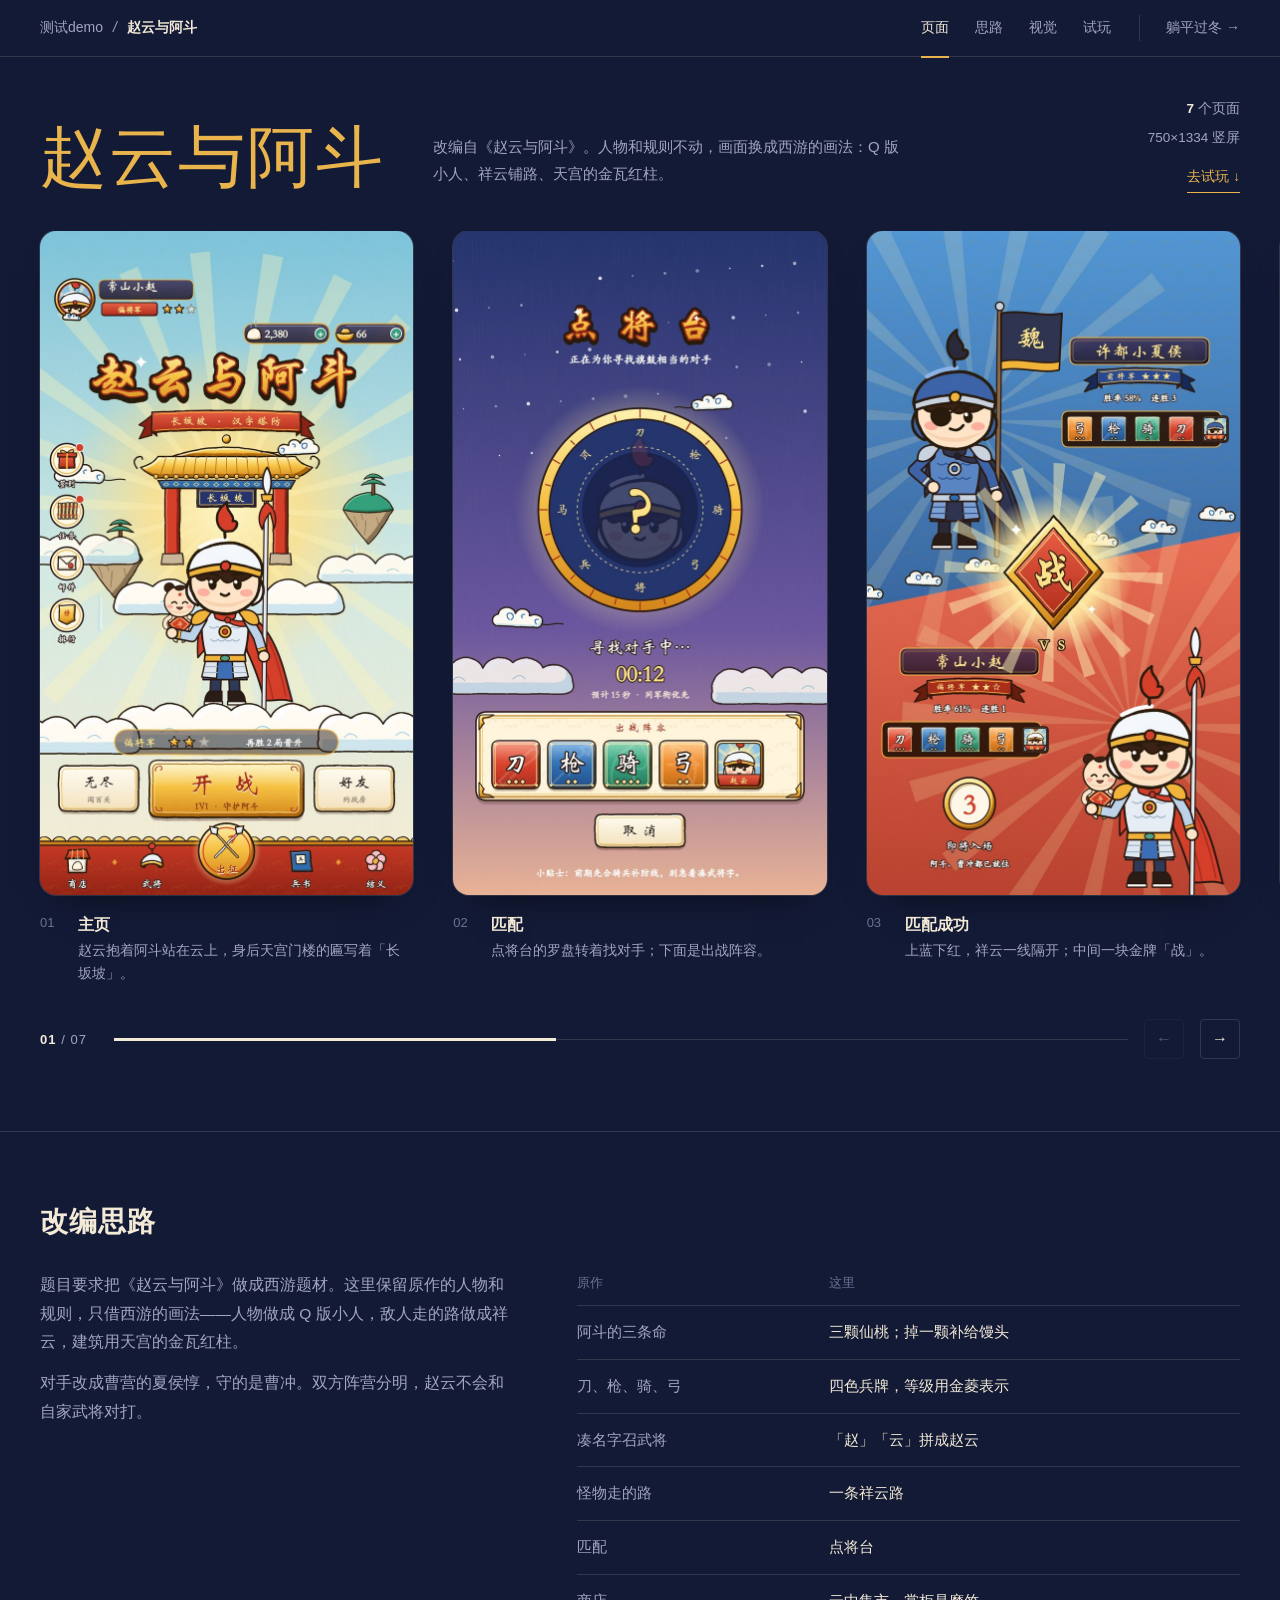
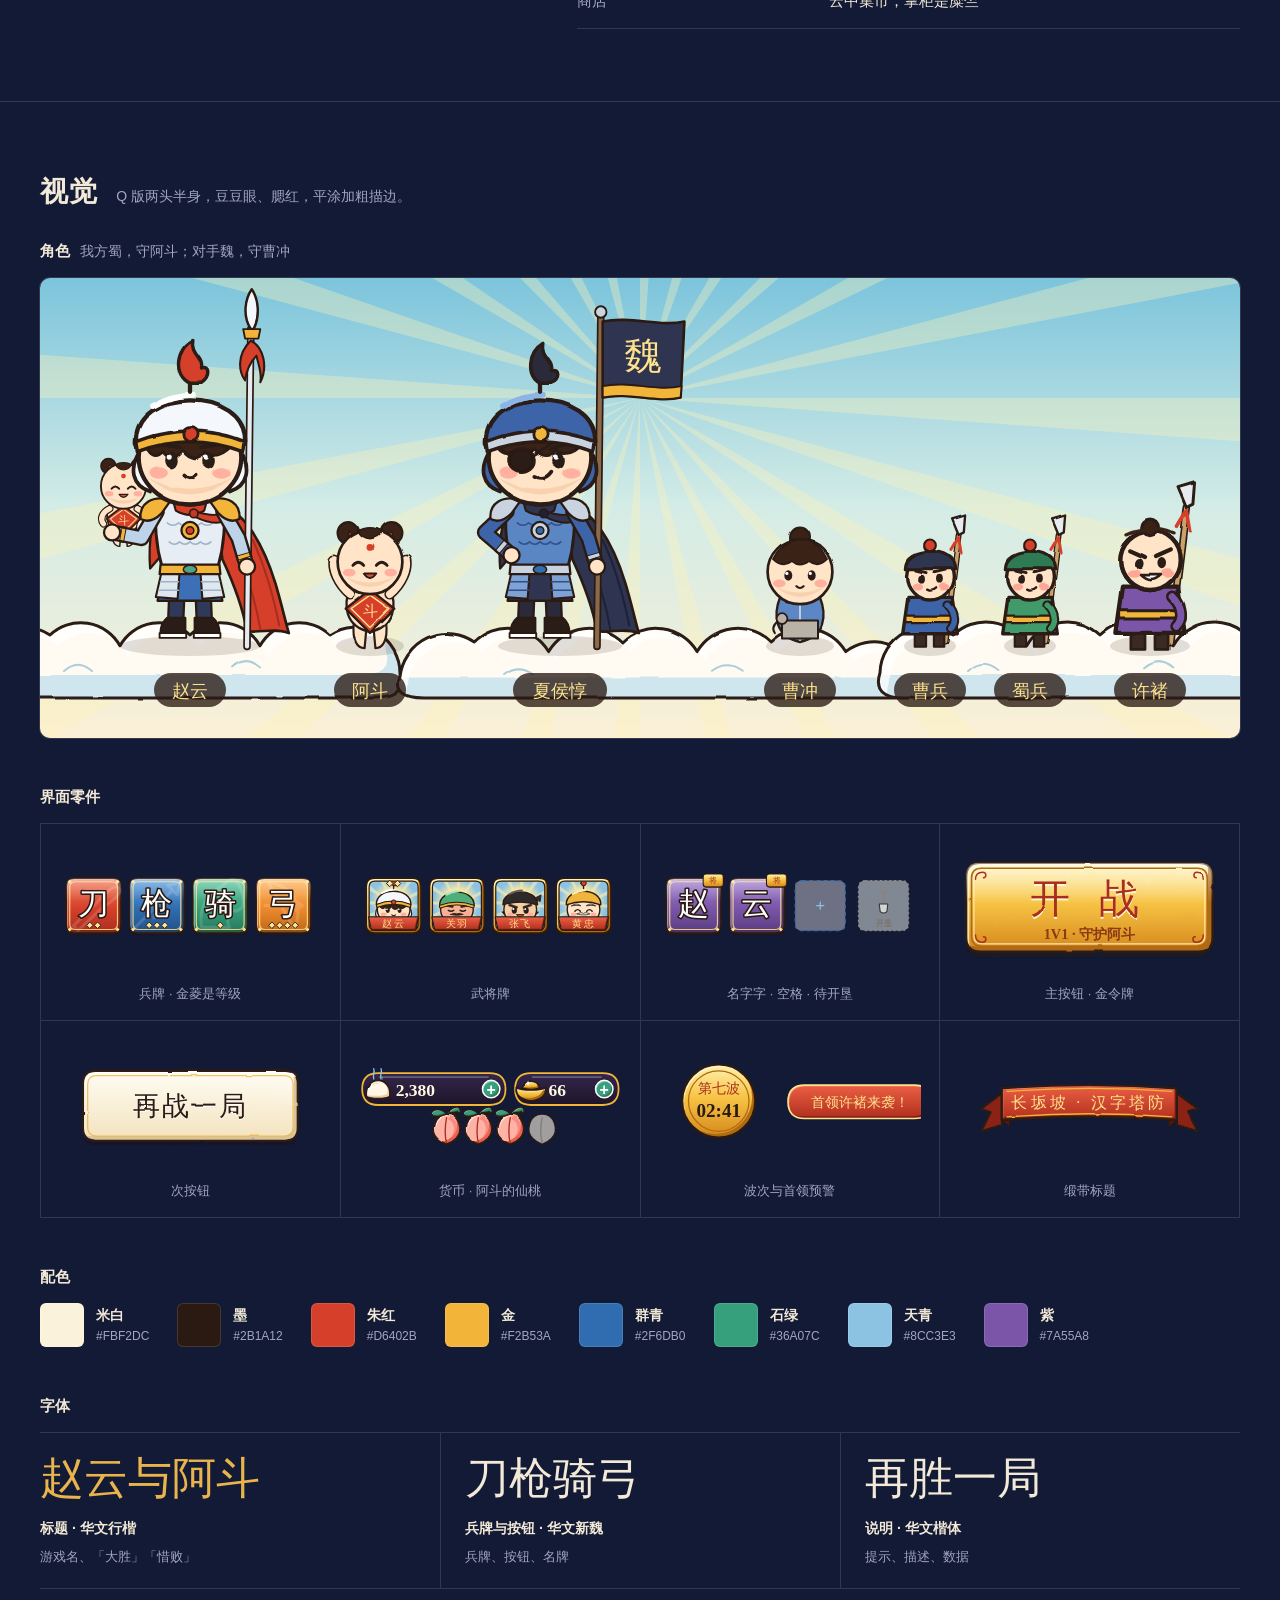
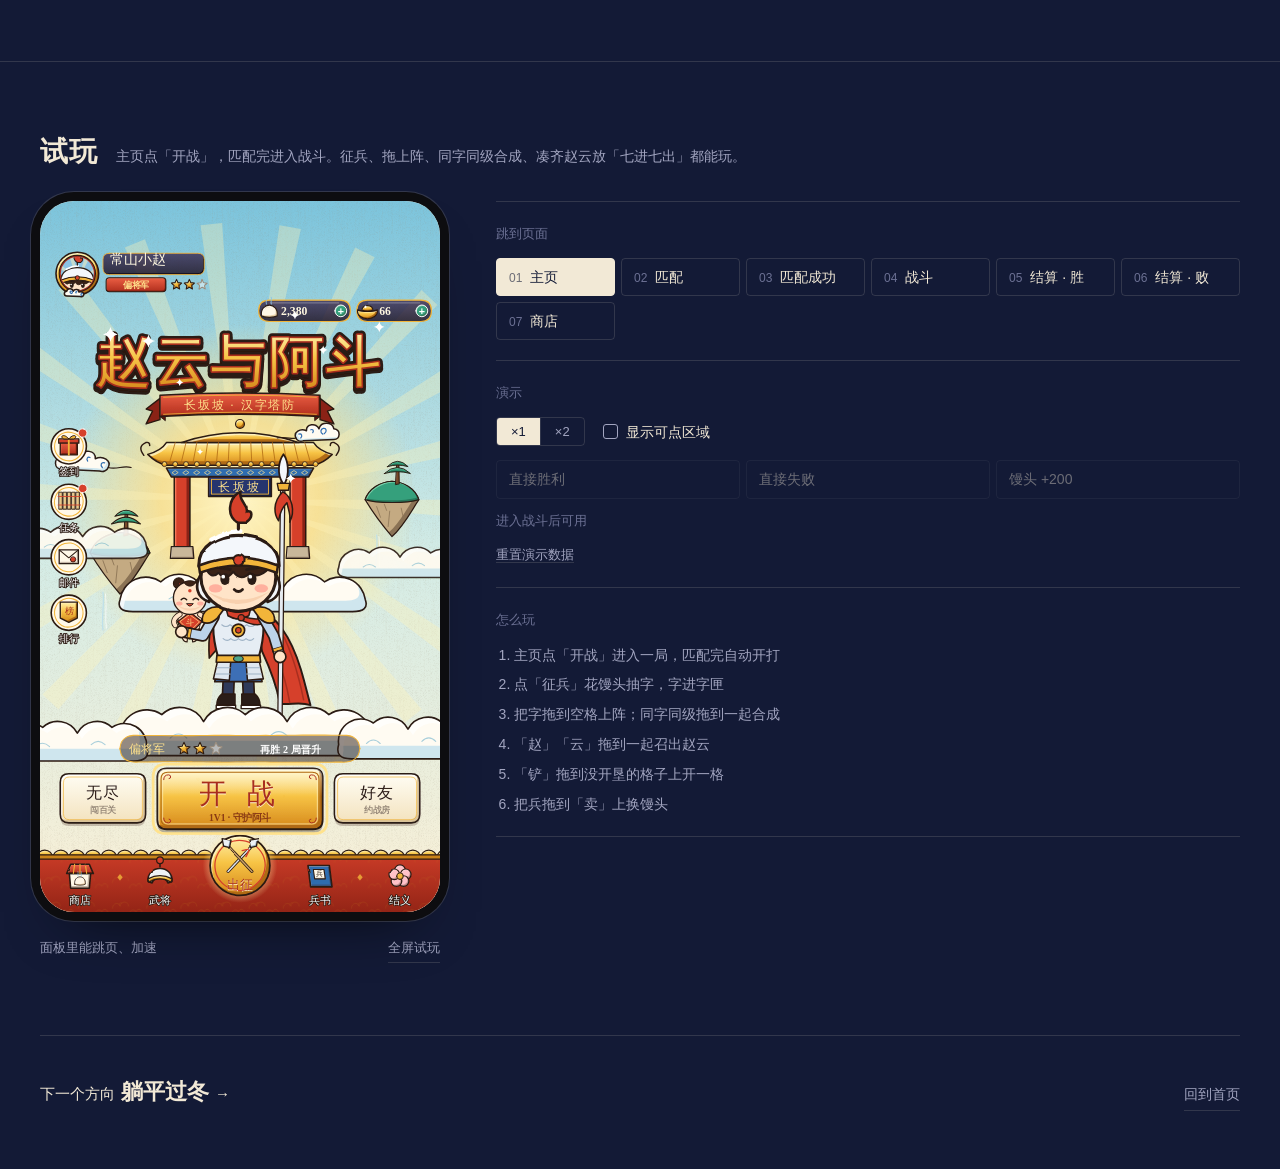
==== commit b63f2fe6: "网站改成平实的作品说明页：页面截图放在最前，思路缩成一段话加对照表 - 方向页：标题一行，下面直接是整宽横滑的大截图；思路只留两段话和原作/这里对照表 - 去掉光晕、渐变卡片、英文小标、描边序号、数据" ====
--- a/方向一-赵云与阿斗/index.html
+++ b/方向一-赵云与阿斗/index.html
@@ -9,91 +9,60 @@
 <link rel="stylesheet" href="../tools/demo.css">
 </head>
 <body class="t-zy">
-<div class="tex">
 
 <nav class="nav"><div class="wrap">
-  <a class="back" href="../index.html">← 测试demo</a>
-  <span class="name">赵云与阿斗</span>
-  <div class="links"><a href="#idea">思路</a><a href="#look">视觉</a><a href="#pages">页面</a><a href="#play">试玩</a></div>
-  <a class="other" href="../方向二-躺平过冬/index.html">方向二 · 躺平过冬 →</a>
+  <div class="crumb"><a class="home" href="../index.html">测试demo</a><i>/</i><b>赵云与阿斗</b></div>
+  <div class="links"><a href="#pages">页面</a><a href="#idea">思路</a><a href="#look">视觉</a><a href="#play">试玩</a></div>
+  <a class="other" href="../方向二-躺平过冬/index.html">躺平过冬 →</a>
 </div></nav>
 
-<header class="wrap hero">
-  <div>
-    <span class="kicker rv">方向一 · 改编自《赵云与阿斗》</span>
-    <h1 class="display rv" style="--d:.08s">赵云与阿斗</h1>
-    <p class="tagline rv" style="--d:.16s">三国的人，西游的画</p>
-    <p class="lead rv" style="--d:.22s">人物和玩法全照原作：<b>赵云、阿斗、刀枪骑弓、凑名字召武将</b>。画面换成西游的样子：Q版小人、祥云铺路、天宫的金瓦红柱。</p>
-    <div class="btns rv" style="--d:.28s"><a class="btn btn-p" href="#play">试玩一局 <span class="ar">→</span></a><a class="btn btn-g" href="#pages">看全部页面</a></div>
-    <div class="facts rv" style="--d:.34s"><div><b>07</b><span>个页面</span></div><div><b>1V1</b><span>竖屏对战</span></div><div><b>4+5</b><span>兵种 + 武将</span></div></div>
+<header class="wrap head">
+  <h1 class="logo">赵云与阿斗</h1>
+  <p>改编自《赵云与阿斗》。人物和规则不动，画面换成西游的画法：Q 版小人、祥云铺路、天宫的金瓦红柱。</p>
+  <div class="meta">
+    <span><b>7</b>个页面</span>
+    <span>750×1334 竖屏</span>
+    <a class="tl strong" href="#play">去试玩 ↓</a>
   </div>
-  <div class="stack rv" style="--d:.15s">
-    <div class="halo"></div>
-    <div class="device d2"><img src="export/web/04-战斗.jpg" alt="战斗"></div>
-    <div class="device d1"><img src="export/web/01-主页.jpg" alt="主页"></div>
-  </div>
-  <div class="scroll-hint"><i></i>往下看</div>
 </header>
 
+<section class="sec" id="pages"><div class="wrap">
+  <div id="gallery" class="gallery"></div>
+</div></section>
+
 <section class="sec" id="idea"><div class="wrap">
-  <div class="sec-head rv"><span class="no">01</span><h2><small>ADAPTATION</small>改编思路</h2><p>题目要求把《赵云与阿斗》做成西游题材。这里的做法是：故事和规则不动，只换画面——三国的人物，借西游的画法。</p></div>
-  <p class="big-quote rv">守的还是<em>阿斗</em>，打的还是<em>曹营</em>；<br>只是路成了祥云，命成了仙桃。</p>
-  <div class="map">
-    <div class="row rv"><div class="was">阿斗的三条命</div><div class="arr">→</div><div class="now"><b>三颗仙桃</b><span>掉一颗就补给馒头，留着原作「卖血经济」</span></div></div>
-    <div class="row rv" style="--d:.06s"><div class="was">刀 · 枪 · 骑 · 弓</div><div class="arr">→</div><div class="now"><b>四色令牌兵</b><span>刀红、枪蓝、骑绿、弓橙；等级是牌底的金菱</span></div></div>
-    <div class="row rv"><div class="was">凑名字召武将</div><div class="arr">→</div><div class="now"><b>「赵」+「云」召出赵云</b><span>底栏「将缘」显示凑字进度</span></div></div>
-    <div class="row rv" style="--d:.06s"><div class="was">怪物走的路</div><div class="arr">→</div><div class="now"><b>一条祥云路</b><span>云朵描边成路，终点坐着阿斗</span></div></div>
-    <div class="row rv"><div class="was">1V1 的对手</div><div class="arr">→</div><div class="now"><b>曹营夏侯惇，守曹冲</b><span>蜀魏对垒：打我方的是曹兵，打对手的是蜀兵</span></div></div>
-    <div class="row rv" style="--d:.06s"><div class="was">匹配</div><div class="arr">→</div><div class="now"><b>点将台</b><span>罗盘转着找对手，找到后两半对撞出一个「战」</span></div></div>
-    <div class="row rv"><div class="was">商店</div><div class="arr">→</div><div class="now"><b>云中集市</b><span>掌柜是刘备的财主糜竺；今日特供只在当天生效</span></div></div>
-    <div class="row rv" style="--d:.06s"><div class="was">按钮与导航</div><div class="arr">→</div><div class="now"><b>金令牌、天宫屋檐</b><span>主按钮是金色令牌，底栏是一排金瓦</span></div></div>
+  <div class="sec-h"><h2>改编思路</h2></div>
+  <div class="idea">
+    <div><p>题目要求把《赵云与阿斗》做成西游题材。这里保留原作的人物和规则，只借西游的画法——人物做成 Q 版小人，敌人走的路做成祥云，建筑用天宫的金瓦红柱。</p><p>对手改成曹营的夏侯惇，守的是曹冲。双方阵营分明，赵云不会和自家武将对打。</p></div>
+    <table class="cmp"><thead><tr><th>原作</th><th>这里</th></tr></thead><tbody><tr><td>阿斗的三条命</td><td>三颗仙桃；掉一颗补给馒头</td></tr><tr><td>刀、枪、骑、弓</td><td>四色兵牌，等级用金菱表示</td></tr><tr><td>凑名字召武将</td><td>「赵」「云」拼成赵云</td></tr><tr><td>怪物走的路</td><td>一条祥云路</td></tr><tr><td>匹配</td><td>点将台</td></tr><tr><td>商店</td><td>云中集市，掌柜是糜竺</td></tr></tbody></table>
   </div>
 </div></section>
 
 <section class="sec" id="look"><div class="wrap">
-  <div class="sec-head rv"><span class="no">02</span><h2><small>VISUAL</small>视觉</h2><p>Q版两头半身，豆豆眼、腮红、平涂粗描边；色彩取《大闹天宫》那一路的朱红、金和群青。</p></div>
-  <h3 class="sub-h rv">角色 <span>我方蜀、对手魏，各自守一个孩子</span></h3>
-  <div class="stage rv" id="lineup"><span class="cap">赵云 · 阿斗 · 夏侯惇 · 曹冲 · 曹兵 · 蜀兵 · 许褚</span></div>
-  <h3 class="sub-h rv">界面零件 <span>兵牌、武将牌、按钮、货币、血量</span></h3>
+  <div class="sec-h"><h2>视觉</h2><span>Q 版两头半身，豆豆眼、腮红，平涂加粗描边。</span></div>
+  <h3 class="h3">角色<span>我方蜀，守阿斗；对手魏，守曹冲</span></h3>
+  <div class="stage" id="lineup"></div>
+  <h3 class="h3">界面零件</h3>
   <div class="parts" id="parts"></div>
-  <h3 class="sub-h rv">配色</h3>
-  <div class="pal">
-    <div class="sw rv"><i style="background:#fbf2dc"></i><div><b>米白</b><code>#FBF2DC</code></div></div>
-    <div class="sw rv" style="--d:.04s"><i style="background:#2b1a12"></i><div><b>墨</b><code>#2B1A12</code></div></div>
-    <div class="sw rv" style="--d:.08s"><i style="background:#d6402b"></i><div><b>朱红</b><code>#D6402B</code></div></div>
-    <div class="sw rv" style="--d:.12s"><i style="background:linear-gradient(#fff2b0,#f7c445 45%,#d4861a)"></i><div><b>金</b><code>#F2B53A</code></div></div>
-    <div class="sw rv" style="--d:.16s"><i style="background:#2f6db0"></i><div><b>群青</b><code>#2F6DB0</code></div></div>
-    <div class="sw rv" style="--d:.2s"><i style="background:#36a07c"></i><div><b>石绿</b><code>#36A07C</code></div></div>
-    <div class="sw rv" style="--d:.24s"><i style="background:#8cc3e3"></i><div><b>天青</b><code>#8CC3E3</code></div></div>
-    <div class="sw rv" style="--d:.28s"><i style="background:#7a55a8"></i><div><b>紫</b><code>#7A55A8</code></div></div>
-  </div>
-  <h3 class="sub-h rv">字体</h3>
-  <div class="type">
-    <div class="rv"><div class="smp" style="font-family:'STXingkai','华文行楷',serif;color:var(--accent)">赵云与阿斗</div><b>标题 · 华文行楷</b><span>大标题、「大胜」「惜败」</span></div>
-    <div class="rv" style="--d:.06s"><div class="smp" style="font-family:'STXinwei','华文新魏',serif">刀枪骑弓</div><b>兵牌与按钮 · 华文新魏</b><span>兵牌、按钮、名牌</span></div>
-    <div class="rv" style="--d:.12s"><div class="smp" style="font-family:'STKaiti','KaiTi',serif;font-size:40px;padding:7px 0">再胜一局</div><b>说明文字 · 华文楷体</b><span>提示、描述、数据</span></div>
+  <h3 class="h3">配色</h3>
+  <div class="pal"><div class="sw"><i style="background:#fbf2dc"></i><b>米白</b><code>#FBF2DC</code></div><div class="sw"><i style="background:#2b1a12"></i><b>墨</b><code>#2B1A12</code></div><div class="sw"><i style="background:#d6402b"></i><b>朱红</b><code>#D6402B</code></div><div class="sw"><i style="background:#f2b53a"></i><b>金</b><code>#F2B53A</code></div><div class="sw"><i style="background:#2f6db0"></i><b>群青</b><code>#2F6DB0</code></div><div class="sw"><i style="background:#36a07c"></i><b>石绿</b><code>#36A07C</code></div><div class="sw"><i style="background:#8cc3e3"></i><b>天青</b><code>#8CC3E3</code></div><div class="sw"><i style="background:#7a55a8"></i><b>紫</b><code>#7A55A8</code></div></div>
+  <h3 class="h3">字体</h3>
+  <div class="type"><div><div class="smp" style="font-family:'STXingkai','华文行楷',serif;color:var(--accent)">赵云与阿斗</div><b>标题 · 华文行楷</b><span>游戏名、「大胜」「惜败」</span></div><div><div class="smp" style="font-family:'STXinwei','华文新魏',serif">刀枪骑弓</div><b>兵牌与按钮 · 华文新魏</b><span>兵牌、按钮、名牌</span></div><div><div class="smp" style="font-family:'STKaiti','KaiTi',serif">再胜一局</div><b>说明 · 华文楷体</b><span>提示、描述、数据</span></div></div>
+</div></section>
+
+<section class="sec" id="play"><div class="wrap">
+  <div class="sec-h"><h2>试玩</h2><span>主页点「开战」，匹配完进入战斗。征兵、拖上阵、同字同级合成、凑齐赵云放「七进七出」都能玩。</span></div>
+  <div class="play">
+    <div class="play-phone"><div id="phone"><div id="stage"></div></div><div class="under"><span>面板里能跳页、加速</span><a class="tl" href="demo.html">全屏试玩</a></div></div>
+    <aside class="panel" id="panel"></aside>
   </div>
 </div></section>
 
-<section class="sec" id="pages"><div class="wrap">
-  <div class="sec-head rv"><span class="no">03</span><h2><small>SCREENS</small>页面一览</h2><p>750×1334 竖屏，右上角给小游戏的胶囊按钮留了位置。左右拖动或滑动翻看，点一张看原尺寸大图。</p></div>
-  <div class="gallery" id="gallery"></div>
-</div></section>
+<footer class="wrap foot">
+  <a class="nx" href="../方向二-躺平过冬/index.html">下一个方向<b>躺平过冬</b>→</a>
+  <a class="tl" href="../index.html">回到首页</a>
+</footer>
 
-<section class="sec" id="play"><div class="wrap">
-  <div class="sec-head rv"><span class="no">04</span><h2><small>PLAYABLE</small>试玩</h2><p>从主页点「开战」，匹配完就进战斗。战斗能真玩：征兵抽字、拖上阵、同字同级合成、凑齐赵云放「七进七出」。</p></div>
-  <div class="play">
-    <div class="play-phone rv"><div id="phone"><div id="stage"></div></div><div class="under"><span>面板里能跳页、加速、一键胜负</span><a href="demo.html">全屏试玩 ↗</a></div></div>
-    <aside class="panel rv" id="panel" style="--d:.1s"></aside>
-  </div>
-</div></section>
-
-<div class="wrap" style="padding-top:20px">
-  <a class="next to-tp rv" href="../方向二-躺平过冬/index.html"><div><small>NEXT · 方向二</small><h3>躺平过冬</h3><p>《躺平发育》改成动物题材：躺平就是冬眠，熬到春天。</p></div><div class="device"><img src="../方向二-躺平过冬/export/web/01-主页.jpg" alt="躺平过冬主页" loading="lazy"></div></a>
-  <footer class="foot"><span>测试demo · 游戏 UI · 方向一</span><a href="../index.html">回到首页 ↑</a></footer>
-</div>
-
-</div>
 <script src="../tools/sketch.js"></script>
 <script src="pages.js"></script>
 <script src="../tools/demo.js"></script>
--- a/site/site.css
+++ b/site/site.css
@@ -1,268 +1,179 @@
 /* 测试demo · 网站样式
-   两套主题：.t-zy（赵云与阿斗：天宫夜色 + 金）/ .t-tp（躺平过冬：地底深棕 + 暖灯）
-   首页两半各用一套；方向页整页用一套。 */
-
-/* ---------- 基础 ---------- */
+   平实的作品说明页：纯色底、细线分隔、宋体标题、截图做主角。不用光晕、渐变卡片、英文小标、浮动特效。
+   两套底色：.t-zy 赵云与阿斗（深蓝）/ .t-tp 躺平过冬（深棕）。 */
+
 :root {
   --ui: "Microsoft YaHei UI", "Microsoft YaHei", "PingFang SC", "Hiragino Sans GB", sans-serif;
+  --serif: "STZhongsong", "华文中宋", "STSong", "Songti SC", "SimSun", serif;
   --num: "Bahnschrift", "DIN Alternate", "Segoe UI", sans-serif;
-  --ease: cubic-bezier(.2, .7, .2, 1);
   --wrap: 1200px;
 }
-.t-zy {
-  --bg: #10152a; --bg2: #171e3b; --card: #1d2550; --card2: #232d5e;
-  --ink: #f7ecd6; --mute: #a9abc8; --dim: #6f7398;
-  --line: rgba(242, 190, 90, .2); --line2: rgba(247, 236, 214, .1);
-  --accent: #f2b53a; --accent-ink: #2b1a12; --accent2: #e2553b; --glow: rgba(242, 181, 58, .32);
-  --display: "STXingkai", "华文行楷", "Xingkai SC", "KaiTi", serif;
-  --title-shadow: 0 2px 0 #7a1f12, 0 6px 22px rgba(0, 0, 0, .45);
-}
-.t-tp {
-  --bg: #1a140f; --bg2: #241b14; --card: #2c2219; --card2: #35291e;
-  --ink: #f8f1e3; --mute: #bba992; --dim: #7d6b58;
-  --line: rgba(243, 194, 79, .2); --line2: rgba(248, 241, 227, .1);
-  --accent: #f3c24f; --accent-ink: #3f2c20; --accent2: #ea9446; --glow: rgba(243, 194, 79, .3);
-  --display: "STHupo", "华文琥珀", "Hupo", "YouYuan", sans-serif;
-  --title-shadow: 0 3px 0 #6b3a14, 0 8px 24px rgba(0, 0, 0, .5);
-}
+.t-zy { --bg: #131a36; --bg2: #19214a; --ink: #f2e9d6; --mute: #a2a5c0; --dim: #6c7194; --line: rgba(242, 233, 214, .14); --accent: #e9b44c; --accent-ink: #1c1407; --logo: "STXingkai", "华文行楷", "KaiTi", serif; }
+.t-tp { --bg: #1e1711; --bg2: #281f17; --ink: #f4ecdf; --mute: #b5a48d; --dim: #7c6b58; --line: rgba(244, 236, 223, .14); --accent: #eeb84e; --accent-ink: #2a1b0f; --logo: "STHupo", "华文琥珀", "YouYuan", sans-serif; }
 * { box-sizing: border-box; }
-html { scroll-behavior: smooth; scroll-padding-top: 76px; }
-body { margin: 0; font: 16px/1.8 var(--ui); color: var(--ink); background: var(--bg); -webkit-font-smoothing: antialiased; }
+html { scroll-behavior: smooth; scroll-padding-top: 64px; }
+body { margin: 0; font: 15.5px/1.85 var(--ui); color: var(--ink); background: var(--bg); -webkit-font-smoothing: antialiased; }
 a { color: inherit; text-decoration: none; }
 img { display: block; max-width: 100%; }
 ::selection { background: var(--accent); color: var(--accent-ink); }
 .wrap { width: min(var(--wrap), 100% - 64px); margin: 0 auto; }
-.sr { position: absolute; width: 1px; height: 1px; overflow: hidden; clip: rect(0 0 0 0); }
-
-/* 背景肌理：天宫 = 祥云纹 + 金光；地底 = 雪点 + 暖光 */
-.t-zy .tex, .t-zy.tex { background:
-  radial-gradient(900px 520px at 78% 8%, rgba(242, 181, 58, .16), transparent 70%),
-  radial-gradient(700px 600px at 0% 60%, rgba(70, 96, 190, .22), transparent 70%),
-  url("data:image/svg+xml,%3Csvg xmlns='http://www.w3.org/2000/svg' width='160' height='120'%3E%3Cg fill='none' stroke='%23f2b53a' stroke-opacity='.07' stroke-width='2' stroke-linecap='round'%3E%3Cpath d='M18 70c0-14 18-18 22-6c2-16 26-16 26 0c10-6 20 2 16 12M40 64c-4-4-2-10 4-9M100 30c0-10 14-13 17-4c2-12 20-11 20 1M117 26c-3-3-1-8 3-7'/%3E%3C/g%3E%3C/svg%3E"),
-  var(--bg); }
-.t-tp .tex, .t-tp.tex { background:
-  radial-gradient(900px 600px at 80% 100%, rgba(243, 194, 79, .14), transparent 70%),
-  radial-gradient(800px 500px at 10% 0%, rgba(108, 155, 198, .14), transparent 70%),
-  url("data:image/svg+xml,%3Csvg xmlns='http://www.w3.org/2000/svg' width='140' height='140'%3E%3Cg fill='%23fff' fill-opacity='.06'%3E%3Ccircle cx='20' cy='30' r='2.5'/%3E%3Ccircle cx='90' cy='18' r='1.8'/%3E%3Ccircle cx='60' cy='80' r='3'/%3E%3Ccircle cx='120' cy='100' r='2'/%3E%3Ccircle cx='30' cy='120' r='1.6'/%3E%3C/g%3E%3C/svg%3E"),
-  var(--bg); }
-
-/* ---------- 文字 ---------- */
-.kicker { display: inline-flex; align-items: center; gap: 10px; font: 600 13px/1 var(--ui); letter-spacing: .24em; color: var(--accent); }
-.kicker::before { content: ""; width: 26px; height: 2px; background: currentColor; border-radius: 2px; }
-.display { font-family: var(--display); font-weight: normal; line-height: 1.02; margin: 0; color: var(--accent); text-shadow: var(--title-shadow); letter-spacing: .04em; }
-.t-tp .display { color: #f6a24a; -webkit-text-stroke: 2px #3f2c20; paint-order: stroke fill; text-shadow: 0 0 0 transparent, 0 6px 0 #3f2c20, 0 14px 30px rgba(0, 0, 0, .45); }
-.t-zy .display { background: linear-gradient(#fff3b8, #f6c043 55%, #d98a1c); -webkit-background-clip: text; background-clip: text; color: transparent; -webkit-text-stroke: 1.5px #a92e1f; text-shadow: none; filter: drop-shadow(0 4px 0 #5a160c) drop-shadow(0 12px 22px rgba(0, 0, 0, .5)); }
-.tagline { font: 500 22px/1.5 var(--ui); color: var(--ink); letter-spacing: .12em; margin: 18px 0 0; }
-.lead { color: var(--mute); font-size: 17px; line-height: 1.95; max-width: 34em; margin: 22px 0 0; }
-.lead b { color: var(--ink); font-weight: 600; }
-
-/* ---------- 按钮 ---------- */
-.btn { --h: 50px; display: inline-flex; align-items: center; gap: 10px; height: var(--h); padding: 0 24px; border-radius: 999px; font: 600 16px/1 var(--ui); letter-spacing: .06em; cursor: pointer; border: 0; transition: transform .25s var(--ease), box-shadow .25s var(--ease), background .25s; }
-.btn .ar { transition: transform .25s var(--ease); }
-.btn:hover .ar { transform: translateX(4px); }
-.btn-p { background: var(--accent); color: var(--accent-ink); box-shadow: 0 10px 26px -10px var(--glow), inset 0 -3px 0 rgba(0, 0, 0, .18); }
-.btn-p:hover { transform: translateY(-2px); box-shadow: 0 16px 32px -12px var(--glow), inset 0 -3px 0 rgba(0, 0, 0, .18); }
-.btn-g { background: transparent; color: var(--ink); box-shadow: inset 0 0 0 1.5px var(--line2); }
-.btn-g:hover { box-shadow: inset 0 0 0 1.5px var(--accent); color: var(--accent); }
-.btns { display: flex; gap: 12px; flex-wrap: wrap; margin-top: 34px; }
-
-/* ---------- 手机外壳 ---------- */
-.device { position: relative; padding: 9px; border-radius: 36px; background: linear-gradient(150deg, #34343c, #101014 60%); box-shadow: inset 0 0 0 1.5px rgba(255, 255, 255, .09), 0 0 0 1px rgba(0, 0, 0, .7), 0 40px 70px -28px rgba(0, 0, 0, .75); }
-.device::after { content: ""; position: absolute; inset: 9px; border-radius: 28px; pointer-events: none; background: linear-gradient(135deg, rgba(255, 255, 255, .12), transparent 32%); }
-.device img, .device .scr { width: 100%; aspect-ratio: 750 / 1334; border-radius: 28px; object-fit: cover; background: #000; }
+
+/* 游戏名：用游戏里的字体，单色 */
+.logo { font-family: var(--logo); font-weight: normal; line-height: 1.05; margin: 0; color: var(--accent); letter-spacing: .03em; }
+.t-tp .logo { color: #f2a54c; }
+
+/* 文字链接 */
+.tl { display: inline-flex; align-items: center; gap: 6px; padding-bottom: 2px; border-bottom: 1px solid var(--line); transition: border-color .2s, color .2s; }
+.tl:hover { color: var(--accent); border-color: var(--accent); }
+.tl.strong { color: var(--accent); border-color: currentColor; }
 
 /* ---------- 顶栏 ---------- */
-.nav { position: sticky; top: 0; z-index: 50; backdrop-filter: blur(14px) saturate(1.2); -webkit-backdrop-filter: blur(14px) saturate(1.2); background: color-mix(in srgb, var(--bg) 78%, transparent); border-bottom: 1px solid var(--line2); }
-.nav .wrap { display: flex; align-items: center; height: 64px; gap: 28px; }
-.nav .back { display: inline-flex; align-items: center; gap: 8px; color: var(--mute); font-size: 14px; transition: color .2s; }
-.nav .back:hover { color: var(--ink); }
-.nav .name { font-family: var(--display); font-size: 24px; color: var(--accent); letter-spacing: .06em; }
-.nav .links { margin-left: auto; display: flex; gap: 6px; }
-.nav .links a { padding: 8px 14px; border-radius: 999px; font-size: 14px; color: var(--mute); transition: color .2s, background .2s; }
+.nav { position: sticky; top: 0; z-index: 50; background: var(--bg); border-bottom: 1px solid var(--line); }
+.nav .wrap { display: flex; align-items: center; height: 56px; gap: 28px; font-size: 14px; }
+.crumb { display: flex; align-items: center; gap: 10px; color: var(--mute); }
+.crumb a:hover { color: var(--ink); }
+.crumb b { color: var(--ink); font-weight: 600; }
+.nav .links { margin-left: auto; display: flex; gap: 26px; }
+.nav .links a { color: var(--mute); padding: 17px 0 15px; border-bottom: 2px solid transparent; transition: color .2s; }
 .nav .links a:hover { color: var(--ink); }
-.nav .links a.on { color: var(--accent-ink); background: var(--accent); }
-.nav .other { font-size: 14px; color: var(--mute); padding-left: 18px; border-left: 1px solid var(--line2); transition: color .2s; }
+.nav .links a.on { color: var(--ink); border-color: var(--accent); }
+.nav .other { color: var(--mute); padding-left: 26px; border-left: 1px solid var(--line); }
 .nav .other:hover { color: var(--accent); }
 
-/* ---------- 方向页：开场 ---------- */
-.hero { position: relative; min-height: calc(100vh - 64px); display: grid; grid-template-columns: 1.05fr .95fr; align-items: center; gap: 40px; padding: 40px 0 80px; }
-.hero .display { font-size: clamp(64px, 7.2vw, 112px); margin-top: 26px; white-space: nowrap; }
-.facts { display: flex; gap: 36px; margin-top: 40px; padding-top: 26px; border-top: 1px solid var(--line2); }
-.facts div { display: grid; gap: 4px; }
-.facts b { font: 600 34px/1 var(--num); color: var(--ink); }
-.facts span { font-size: 13px; color: var(--mute); letter-spacing: .1em; }
-.stack { position: relative; height: min(78vh, 720px); }
-.stack .device { position: absolute; width: min(300px, 26vw); transition: transform .6s var(--ease); }
-.stack .d1 { right: 18%; top: 4%; z-index: 2; transform: rotate(-4deg); }
-.stack .d2 { right: 0; top: 18%; transform: rotate(7deg) scale(.86); filter: brightness(.8); }
-.stack .halo { position: absolute; right: 8%; top: 12%; width: 520px; height: 520px; border-radius: 50%; background: radial-gradient(circle, var(--glow), transparent 65%); filter: blur(10px); }
-.scroll-hint { position: absolute; left: 0; bottom: 26px; display: flex; align-items: center; gap: 10px; color: var(--dim); font-size: 13px; letter-spacing: .14em; }
-.scroll-hint i { width: 1px; height: 36px; background: linear-gradient(var(--accent), transparent); animation: drip 1.8s ease-in-out infinite; }
-@keyframes drip { 0% { transform: scaleY(0); transform-origin: top; } 50% { transform: scaleY(1); transform-origin: top; } 51% { transform-origin: bottom; } 100% { transform: scaleY(0); transform-origin: bottom; } }
+/* ---------- 开头 ---------- */
+.head { padding: 40px 0 30px; display: grid; grid-template-columns: auto 1fr auto; gap: 48px; align-items: end; }
+.head .logo { font-size: clamp(52px, 5.2vw, 72px); }
+.head p { margin: 0 0 6px; max-width: 32em; color: var(--mute); font-size: 15px; line-height: 1.8; }
+.head .meta { display: grid; gap: 4px; text-align: right; font-size: 13.5px; color: var(--mute); }
+.head .meta span b { color: var(--ink); font-weight: 600; margin-right: 4px; }
+.head .meta a { margin-top: 10px; justify-self: end; }
 
 /* ---------- 章节 ---------- */
-.sec { padding: 120px 0; position: relative; }
-.sec + .sec { border-top: 1px solid var(--line2); }
-.sec-head { display: grid; grid-template-columns: 120px 1fr; gap: 24px; margin-bottom: 56px; align-items: end; }
-.sec-head .no { font: 600 72px/0.8 var(--num); color: transparent; -webkit-text-stroke: 1.5px var(--accent); opacity: .9; }
-.sec-head h2 { margin: 0; font: 700 40px/1.2 var(--ui); letter-spacing: .06em; }
-.sec-head h2 small { display: block; font: 600 12px/1 var(--num); letter-spacing: .32em; color: var(--accent); margin-bottom: 14px; }
-.sec-head p { grid-column: 2; margin: 14px 0 0; color: var(--mute); max-width: 40em; }
-.sub-h { display: flex; align-items: baseline; gap: 14px; margin: 70px 0 24px; font: 700 20px/1 var(--ui); letter-spacing: .08em; }
-.sub-h:first-child { margin-top: 0; }
-.sub-h span { font: 500 13px/1 var(--ui); color: var(--mute); letter-spacing: .04em; }
-
-/* 改编对照 */
-.map { display: grid; grid-template-columns: 1fr 1fr; gap: 14px; }
-.map .row { display: grid; grid-template-columns: minmax(96px, .8fr) 28px 1.6fr; align-items: center; gap: 14px; padding: 20px 22px; border-radius: 18px; background: var(--card); box-shadow: inset 0 0 0 1px var(--line2); transition: transform .3s var(--ease), box-shadow .3s; }
-.map .row:hover { transform: translateY(-3px); box-shadow: inset 0 0 0 1px var(--line), 0 18px 30px -22px rgba(0, 0, 0, .6); }
-.map .was { color: var(--mute); font-size: 15px; line-height: 1.5; }
-.map .arr { color: var(--accent); font: 600 18px/1 var(--num); text-align: center; }
-.map .now b { display: block; font-size: 17px; line-height: 1.45; color: var(--ink); }
-.map .now span { display: block; margin-top: 4px; font-size: 13.5px; line-height: 1.6; color: var(--mute); }
-.big-quote { margin: 0 0 48px; font: 500 30px/1.6 var(--ui); letter-spacing: .04em; max-width: 26em; }
-.big-quote em { font-style: normal; color: var(--accent); }
-
-/* 视觉：角色台、零件、配色、字体 */
-.stage { position: relative; border-radius: 26px; overflow: hidden; background: var(--card); box-shadow: inset 0 0 0 1px var(--line2); }
-.stage svg { display: block; width: 100%; height: auto; }
-.stage .cap { display: none; }
-.parts { display: grid; grid-template-columns: repeat(4, 1fr); gap: 14px; }
-.part { border-radius: 20px; background: var(--card); box-shadow: inset 0 0 0 1px var(--line2); padding: 26px 20px 16px; display: grid; justify-items: center; align-content: space-between; gap: 14px; transition: transform .3s var(--ease); }
-.part:hover { transform: translateY(-3px); }
-.part svg { width: 100%; height: 132px; }
-.part span { font-size: 13px; color: var(--mute); }
-.pal { display: grid; grid-template-columns: repeat(auto-fit, minmax(120px, 1fr)); gap: 14px; }
-.sw { border-radius: 18px; overflow: hidden; background: var(--card); box-shadow: inset 0 0 0 1px var(--line2); }
-.sw i { display: block; height: 96px; }
-.sw div { padding: 12px 14px 14px; display: grid; gap: 2px; }
-.sw b { font-size: 15px; }
-.sw code { font: 12px/1 var(--num); color: var(--mute); letter-spacing: .06em; }
-.type { display: grid; grid-template-columns: 1.3fr 1fr 1fr; gap: 14px; }
-.type > div { border-radius: 20px; background: var(--card); box-shadow: inset 0 0 0 1px var(--line2); padding: 26px 26px 22px; }
-.type .smp { font-size: 54px; line-height: 1.15; color: var(--ink); margin-bottom: 14px; }
-.type b { display: block; font-size: 15px; }
-.type span { font-size: 13px; color: var(--mute); }
-
-/* 页面一览：整宽横滑，图要大到能看清 */
-.gallery { --gut: max(32px, calc((100vw - var(--wrap)) / 2)); display: flex; gap: 36px; overflow-x: auto; overscroll-behavior-x: contain; scroll-snap-type: x mandatory; scroll-padding: 0 var(--gut); margin: 0 calc(50% - 50vw); padding: 12px var(--gut) 28px; scrollbar-width: none; cursor: grab; }
+.sec { padding: 72px 0; border-top: 1px solid var(--line); }
+.sec-h { display: flex; align-items: baseline; gap: 18px; margin-bottom: 30px; }
+.sec-h h2 { margin: 0; font: 600 28px/1.3 var(--serif); letter-spacing: .04em; }
+.sec-h span { color: var(--mute); font-size: 14px; }
+.h3 { margin: 48px 0 16px; font: 600 15px/1.4 var(--ui); color: var(--ink); }
+.h3:first-of-type { margin-top: 0; }
+.h3 span { font-weight: normal; color: var(--mute); margin-left: 10px; font-size: 13.5px; }
+
+/* ---------- 页面：整宽横滑的大截图 ---------- */
+#pages { border-top: 0; padding-top: 8px; }
+.gallery { --gut: max(32px, calc((100vw - var(--wrap)) / 2)); display: flex; gap: 40px; overflow-x: auto; overscroll-behavior-x: contain; scroll-snap-type: x mandatory; scroll-padding: 0 var(--gut); margin: 0 calc(50% - 50vw); padding: 0 var(--gut) 8px; scrollbar-width: none; cursor: grab; }
 .gallery::-webkit-scrollbar { display: none; }
 .gallery.drag { cursor: grabbing; scroll-snap-type: none; }
 .gallery.drag .shot { pointer-events: none; }
-.shot { flex: 0 0 clamp(280px, calc((100vh - 240px) * 750 / 1334 + 18px), 460px); margin: 0; scroll-snap-align: start; cursor: zoom-in; }
-.shot .device { transition: transform .45s var(--ease), box-shadow .45s var(--ease); }
-.shot img { -webkit-user-drag: none; user-select: none; }
-.shot:hover .device { transform: translateY(-8px); box-shadow: inset 0 0 0 1.5px rgba(255, 255, 255, .09), 0 0 0 1px rgba(0, 0, 0, .7), 0 50px 80px -30px rgba(0, 0, 0, .85), 0 0 0 3px var(--accent); }
-.shot figcaption { margin-top: 20px; display: grid; gap: 6px; }
-.shot figcaption b { font-size: 18px; display: flex; align-items: baseline; gap: 10px; }
-.shot figcaption b em { font: 600 13px/1 var(--num); font-style: normal; color: var(--accent); letter-spacing: .1em; }
-.shot figcaption span { font-size: 14px; color: var(--mute); line-height: 1.7; }
-.rail-ctl { display: flex; align-items: center; gap: 18px; margin-top: 10px; }
-.rail-bar { flex: 1; height: 3px; border-radius: 3px; background: var(--line2); position: relative; overflow: hidden; }
-.rail-bar i { position: absolute; top: 0; bottom: 0; left: 0; border-radius: 3px; background: var(--accent); transition: transform .15s linear; transform-origin: 0 50%; }
-.rail-no { font: 600 14px/1 var(--num); letter-spacing: .12em; color: var(--mute); min-width: 64px; text-align: right; }
-.rail-no b { color: var(--ink); }
-.rail-btn { width: 52px; height: 52px; border-radius: 50%; border: 0; display: grid; place-items: center; background: var(--card); color: var(--ink); box-shadow: inset 0 0 0 1px var(--line2); font-size: 20px; cursor: pointer; transition: background .2s, color .2s, opacity .2s; }
-.rail-btn:hover:not(:disabled) { background: var(--accent); color: var(--accent-ink); }
+.shot { flex: 0 0 clamp(280px, calc((100vh - 236px) * 750 / 1334), 520px); margin: 0; scroll-snap-align: start; cursor: zoom-in; }
+.shot img { width: 100%; aspect-ratio: 750 / 1334; object-fit: cover; border-radius: 16px; background: #000; box-shadow: 0 0 0 1px var(--line), 0 18px 36px -22px rgba(0, 0, 0, .7); -webkit-user-drag: none; user-select: none; }
+.shot figcaption { margin-top: 16px; display: grid; grid-template-columns: 30px 1fr; column-gap: 8px; }
+.shot figcaption em { font: 13px/1.9 var(--num); font-style: normal; color: var(--dim); }
+.shot figcaption b { font-weight: 600; font-size: 15.5px; }
+.shot figcaption span { grid-column: 2; color: var(--mute); font-size: 13.5px; line-height: 1.7; }
+.rail-ctl { display: flex; align-items: center; gap: 16px; margin-top: 26px; }
+.rail-no { font: 13px/1 var(--num); letter-spacing: .08em; color: var(--mute); min-width: 58px; }
+.rail-no b { color: var(--ink); font-weight: 600; }
+.rail-bar { flex: 1; height: 1px; background: var(--line); position: relative; }
+.rail-bar i { position: absolute; top: -1px; height: 3px; left: 0; background: var(--ink); transition: transform .15s linear; }
+.rail-btn { width: 40px; height: 40px; border: 1px solid var(--line); border-radius: 4px; background: none; color: var(--ink); font-size: 16px; cursor: pointer; transition: border-color .2s, color .2s, opacity .2s; }
+.rail-btn:hover:not(:disabled) { border-color: var(--accent); color: var(--accent); }
 .rail-btn:disabled { opacity: .3; cursor: default; }
 
 /* 看大图 */
-.lb { position: fixed; inset: 0; z-index: 200; display: grid; grid-template-columns: 90px 1fr 90px; align-items: center; background: rgba(6, 6, 10, .9); backdrop-filter: blur(8px); -webkit-backdrop-filter: blur(8px); opacity: 0; pointer-events: none; transition: opacity .3s var(--ease); }
+.lb { position: fixed; inset: 0; z-index: 200; display: grid; grid-template-columns: 90px 1fr 90px; align-items: center; background: rgba(8, 8, 10, .94); opacity: 0; pointer-events: none; transition: opacity .25s; }
 .lb.on { opacity: 1; pointer-events: auto; }
-.lb figure { margin: 0; width: 100%; display: grid; justify-items: center; gap: 14px; min-width: 0; }
-.lb .device { width: min(100%, calc((100vh - 110px) * 750 / 1334 + 18px)); }
-.lb .device img { width: 100%; height: auto; }
-.lb.on .device { animation: pop .35s var(--ease); }
-@keyframes pop { from { transform: scale(.94); opacity: .4; } }
-.lb figcaption { color: #e8e2d6; font-size: 15px; letter-spacing: .06em; text-align: center; }
-.lb figcaption em { font-style: normal; color: var(--accent); margin-right: 10px; font-family: var(--num); }
-.lb button { width: 56px; height: 56px; border-radius: 50%; border: 0; background: rgba(255, 255, 255, .08); color: #fff; font-size: 22px; cursor: pointer; justify-self: center; transition: background .2s; }
-.lb button:hover { background: rgba(255, 255, 255, .18); }
-.lb .x { position: absolute; top: 18px; right: 18px; width: 46px; height: 46px; font-size: 20px; z-index: 2; }
-
-/* 试玩 */
+.lb figure { margin: 0; width: 100%; display: grid; justify-items: center; gap: 12px; min-width: 0; }
+.lb .device { width: min(100%, calc((100vh - 90px) * 750 / 1334)); }
+.lb .device img { width: 100%; height: auto; border-radius: 14px; }
+.lb figcaption { color: #ddd6ca; font-size: 14px; }
+.lb figcaption em { font-style: normal; color: #8f8a82; margin-right: 10px; font-family: var(--num); }
+.lb button { width: 48px; height: 48px; border: 1px solid rgba(255, 255, 255, .2); border-radius: 4px; background: none; color: #fff; font-size: 18px; cursor: pointer; justify-self: center; }
+.lb button:hover { border-color: #fff; }
+.lb .x { position: absolute; top: 16px; right: 16px; width: 42px; height: 42px; z-index: 2; }
+
+/* ---------- 思路：一段话 + 对照表 ---------- */
+.idea { display: grid; grid-template-columns: 1fr 1.4fr; gap: 64px; align-items: start; }
+.idea p { margin: 0; color: var(--mute); }
+.idea p + p { margin-top: 12px; }
+.idea p b { color: var(--ink); font-weight: 600; }
+.cmp { width: 100%; border-collapse: collapse; font-size: 14.5px; }
+.cmp th { text-align: left; font-weight: normal; color: var(--dim); font-size: 13px; padding: 0 0 10px; border-bottom: 1px solid var(--line); }
+.cmp td { padding: 13px 0; border-bottom: 1px solid var(--line); vertical-align: top; }
+.cmp td:first-child { color: var(--mute); width: 38%; padding-right: 20px; }
+
+/* ---------- 视觉 ---------- */
+.stage { border-radius: 10px; overflow: hidden; box-shadow: 0 0 0 1px var(--line); }
+.stage svg { display: block; width: 100%; height: auto; }
+.parts { display: grid; grid-template-columns: repeat(4, 1fr); border-top: 1px solid var(--line); border-left: 1px solid var(--line); }
+.part { border-right: 1px solid var(--line); border-bottom: 1px solid var(--line); padding: 22px 18px 14px; display: grid; justify-items: center; align-content: space-between; gap: 12px; }
+.part svg { width: 100%; height: 124px; }
+.part span { font-size: 13px; color: var(--mute); }
+.pal { display: flex; flex-wrap: wrap; gap: 22px 28px; }
+.sw { display: grid; grid-template-columns: 44px auto; column-gap: 12px; align-items: center; }
+.sw i { grid-row: span 2; width: 44px; height: 44px; border-radius: 6px; box-shadow: inset 0 0 0 1px rgba(255, 255, 255, .12); }
+.sw b { font-size: 14px; font-weight: 600; line-height: 1.3; }
+.sw code { font: 12px/1.3 var(--num); color: var(--mute); }
+.type { display: grid; grid-template-columns: repeat(3, 1fr); border-top: 1px solid var(--line); }
+.type > div { padding: 20px 24px 18px 0; border-bottom: 1px solid var(--line); }
+.type > div + div { padding-left: 24px; border-left: 1px solid var(--line); }
+.type .smp { font-size: 44px; line-height: 1.2; margin-bottom: 10px; }
+.type b { display: block; font-size: 14px; font-weight: 600; }
+.type span { font-size: 13px; color: var(--mute); }
+
+/* ---------- 试玩 ---------- */
 .play { display: grid; grid-template-columns: auto 1fr; gap: 56px; align-items: start; }
-.play-phone { position: sticky; top: 88px; }
-#phone { position: relative; width: min(400px, 86vw); aspect-ratio: 750 / 1334; border-radius: 40px; overflow: hidden; background: #0c0a09; box-shadow: 0 0 0 10px #121216, 0 0 0 11.5px rgba(255, 255, 255, .1), 0 50px 90px -30px rgba(0, 0, 0, .85); }
-.play-phone .under { margin-top: 26px; display: flex; justify-content: space-between; align-items: center; font-size: 13px; color: var(--mute); }
-.play-phone .under a { color: var(--accent); }
-.panel { border-radius: 24px; background: var(--card); box-shadow: inset 0 0 0 1px var(--line2); padding: 8px; }
-.pn-sec { padding: 22px 22px 20px; }
-.pn-sec + .pn-sec { border-top: 1px solid var(--line2); }
-.pn-h { font: 600 12px/1 var(--num); letter-spacing: .3em; color: var(--accent); margin-bottom: 14px; display: flex; align-items: center; gap: 10px; }
-.pn-h::after { content: ""; flex: 1; height: 1px; background: var(--line2); }
-.pn-pages { display: grid; grid-template-columns: repeat(auto-fill, minmax(120px, 1fr)); gap: 8px; }
-.pn-pages button, .pn-acts button { position: relative; text-align: left; padding: 11px 14px; border-radius: 12px; border: 0; background: var(--card2); color: var(--ink); font: 14px/1.3 var(--ui); cursor: pointer; transition: background .2s, color .2s, transform .2s; }
-.pn-pages button:hover, .pn-acts button:hover { background: color-mix(in srgb, var(--card2) 70%, var(--accent)); }
-.pn-pages button em { display: block; font: 600 11px/1 var(--num); font-style: normal; color: var(--dim); letter-spacing: .1em; margin-bottom: 6px; }
-.pn-pages button.on { background: var(--accent); color: var(--accent-ink); }
-.pn-pages button.on em { color: var(--accent-ink); opacity: .6; }
-.pn-row { display: flex; gap: 10px; flex-wrap: wrap; align-items: center; }
-.seg { display: inline-flex; padding: 4px; border-radius: 999px; background: var(--card2); }
-.seg button { border: 0; background: none; color: var(--mute); padding: 8px 16px; border-radius: 999px; font: 600 13px/1 var(--num); letter-spacing: .06em; cursor: pointer; transition: background .2s, color .2s; }
-.seg button.on { background: var(--accent); color: var(--accent-ink); }
-.tgl { display: inline-flex; align-items: center; gap: 10px; border: 0; background: none; color: var(--ink); font: 14px/1 var(--ui); cursor: pointer; padding: 6px 4px; }
-.tgl i { width: 38px; height: 22px; border-radius: 999px; background: var(--card2); position: relative; transition: background .2s; box-shadow: inset 0 0 0 1px var(--line2); }
-.tgl i::after { content: ""; position: absolute; top: 3px; left: 3px; width: 16px; height: 16px; border-radius: 50%; background: var(--mute); transition: transform .25s var(--ease), background .2s; }
-.tgl.on i { background: var(--accent); }
-.tgl.on i::after { transform: translateX(16px); background: var(--accent-ink); }
-.pn-acts { display: grid; grid-template-columns: 1fr 1fr; gap: 8px; }
-.pn-acts.off { opacity: .45; pointer-events: none; }
-.pn-tips { margin: 0; padding: 0; list-style: none; counter-reset: t; display: grid; gap: 10px; }
-.pn-tips li { counter-increment: t; display: grid; grid-template-columns: 26px 1fr; gap: 10px; font-size: 14px; line-height: 1.6; color: var(--mute); }
-.pn-tips li::before { content: counter(t); width: 22px; height: 22px; border-radius: 50%; display: grid; place-items: center; font: 600 12px/1 var(--num); color: var(--accent); box-shadow: inset 0 0 0 1.5px var(--line); margin-top: 1px; }
-.pn-note { font-size: 12.5px; color: var(--dim); margin-top: 12px; }
-
-/* 页脚：去另一个方向 */
-.next { display: grid; grid-template-columns: 1fr auto; align-items: center; gap: 40px; padding: 56px 60px; border-radius: 32px; overflow: hidden; position: relative; isolation: isolate; color: #fff; transition: transform .4s var(--ease); }
-.next:hover { transform: translateY(-4px); }
-.next small { font: 600 12px/1 var(--num); letter-spacing: .3em; opacity: .8; }
-.next h3 { margin: 14px 0 0; font-weight: normal; font-size: 64px; line-height: 1; }
-.next p { margin: 14px 0 0; opacity: .8; }
-.next .device { width: 150px; transform: rotate(6deg) translateY(30px); }
-.next.to-tp { background: radial-gradient(600px 300px at 80% 100%, rgba(243, 194, 79, .3), transparent), linear-gradient(120deg, #2c2219, #1a140f); }
-.next.to-tp h3 { font-family: "STHupo", "华文琥珀", sans-serif; color: #f6a24a; }
-.next.to-zy { background: radial-gradient(600px 300px at 80% 0%, rgba(242, 181, 58, .3), transparent), linear-gradient(120deg, #1d2550, #10152a); }
-.next.to-zy h3 { font-family: "STXingkai", "华文行楷", serif; color: #f6c043; }
-.foot { padding: 60px 0 70px; color: var(--dim); font-size: 13px; display: flex; justify-content: space-between; gap: 20px; flex-wrap: wrap; }
-
-/* 进场动画 */
-.rv { opacity: 0; transform: translateY(26px); transition: opacity .8s var(--ease), transform .8s var(--ease); transition-delay: var(--d, 0s); }
-.rv.in { opacity: 1; transform: none; }
-
-/* ---------- 首页：左右两扇 ---------- */
-.hub { height: 100vh; min-height: 680px; display: flex; overflow: hidden; background: #0b0a0a; }
-.leaf { position: relative; flex: 1 1 0; min-width: 0; display: flex; flex-direction: column; align-items: center; justify-content: center; gap: 4.2vh; padding: 92px 4vw 64px; overflow: hidden; text-align: center; transition: flex-grow .8s var(--ease); isolation: isolate; color: var(--ink); }
-.hub:hover .leaf { flex-grow: .8; }
-.hub .leaf:hover { flex-grow: 1.25; }
-.leaf .glow { position: absolute; z-index: -1; left: 50%; top: 34%; width: 70vh; height: 70vh; transform: translate(-50%, -50%); border-radius: 50%; background: radial-gradient(circle, var(--glow), transparent 62%); transition: opacity .6s; }
-.leaf .device { width: calc(42vh * 750 / 1334); flex: none; transition: transform .8s var(--ease), opacity .5s, filter .5s; }
-.leaf.zy .device { transform: rotate(-4deg); }
-.leaf.tp .device { transform: rotate(4deg); }
-.leaf:hover .device { transform: translateY(-6px) rotate(0) scale(1.03); }
-.leaf-in { display: flex; flex-direction: column; align-items: center; transition: opacity .5s; }
-.leaf .kicker::after { content: ""; width: 26px; height: 2px; background: currentColor; border-radius: 2px; }
-.leaf .display { font-size: clamp(54px, 6.4vh, 86px); margin-top: 16px; white-space: nowrap; }
-.leaf .tagline { font-size: 18px; margin-top: 12px; }
-.leaf .btns { margin-top: 26px; justify-content: center; }
-.leaf .no { font: 600 12.5px/1 var(--num); letter-spacing: .26em; color: var(--mute); margin: 22px 0 0; }
-.hub:hover .leaf:not(:hover) .device { opacity: .55; filter: saturate(.7); }
-.hub:hover .leaf:not(:hover) .leaf-in { opacity: .6; }
-.hub:hover .leaf:not(:hover) .glow { opacity: .3; }
-.leaf + .leaf { box-shadow: -1px 0 0 rgba(255, 255, 255, .08); }
-.hub-top { position: fixed; z-index: 10; top: 0; left: 0; right: 0; display: flex; justify-content: space-between; align-items: center; padding: 26px 4vw; color: #f4ece0; pointer-events: none; }
-.hub-top .logo { font: 700 15px/1 var(--ui); letter-spacing: .3em; display: flex; align-items: center; gap: 12px; }
-.hub-top .logo i { width: 10px; height: 10px; border-radius: 3px; background: linear-gradient(135deg, #f2b53a 50%, #ea9446 50%); transform: rotate(45deg); }
-.hub-top .meta { font-size: 13px; letter-spacing: .14em; color: rgba(244, 236, 224, .62); }
-.hub-bot { position: fixed; z-index: 10; left: 0; right: 0; bottom: 22px; text-align: center; font-size: 12.5px; letter-spacing: .16em; color: rgba(244, 236, 224, .5); pointer-events: none; }
+.play-phone { position: sticky; top: 76px; }
+#phone { position: relative; width: min(400px, 86vw); aspect-ratio: 750 / 1334; border-radius: 34px; overflow: hidden; background: #0c0a09; box-shadow: 0 0 0 9px #0d0d10, 0 0 0 10px var(--line), 0 30px 60px -30px rgba(0, 0, 0, .8); }
+.play-phone .under { margin-top: 24px; display: flex; justify-content: space-between; font-size: 13px; color: var(--mute); }
+.panel { border-top: 1px solid var(--line); }
+.pn-sec { padding: 20px 0; border-bottom: 1px solid var(--line); }
+.pn-h { font-size: 13px; color: var(--dim); margin-bottom: 12px; }
+.pn-pages { display: grid; grid-template-columns: repeat(auto-fill, minmax(118px, 1fr)); gap: 6px; }
+.pn-pages button, .pn-acts button { text-align: left; padding: 9px 12px; border-radius: 4px; border: 1px solid var(--line); background: none; color: var(--ink); font: 14px/1.3 var(--ui); cursor: pointer; transition: border-color .2s, background .2s, color .2s; }
+.pn-pages button:hover, .pn-acts button:hover { border-color: var(--mute); }
+.pn-pages button em { font: 12px/1 var(--num); font-style: normal; color: var(--dim); margin-right: 8px; }
+.pn-pages button.on { background: var(--ink); color: var(--bg); border-color: var(--ink); }
+.pn-pages button.on em { color: var(--bg); opacity: .6; }
+.pn-row { display: flex; gap: 18px; flex-wrap: wrap; align-items: center; }
+.seg { display: inline-flex; border: 1px solid var(--line); border-radius: 4px; overflow: hidden; }
+.seg button { border: 0; background: none; color: var(--mute); padding: 7px 14px; font: 13px/1 var(--num); cursor: pointer; }
+.seg button + button { border-left: 1px solid var(--line); }
+.seg button.on { background: var(--ink); color: var(--bg); }
+.tgl { display: inline-flex; align-items: center; gap: 8px; border: 0; background: none; color: var(--ink); font: 14px/1 var(--ui); cursor: pointer; padding: 6px 0; }
+.tgl i { width: 15px; height: 15px; border: 1px solid var(--mute); border-radius: 3px; position: relative; }
+.tgl.on i { background: var(--ink); border-color: var(--ink); }
+.tgl.on i::after { content: ""; position: absolute; left: 4px; top: 1px; width: 4px; height: 8px; border: solid var(--bg); border-width: 0 2px 2px 0; transform: rotate(45deg); }
+.pn-acts { display: grid; grid-template-columns: repeat(3, 1fr); gap: 6px; margin-top: 14px; }
+.pn-acts.off { opacity: .4; pointer-events: none; }
+.pn-tips { margin: 0; padding-left: 1.3em; display: grid; gap: 6px; color: var(--mute); font-size: 14px; line-height: 1.7; }
+.pn-note { font-size: 13px; color: var(--dim); margin-top: 10px; }
+.pn-note a { color: var(--mute); border-bottom: 1px solid var(--line); }
+
+/* ---------- 页脚 ---------- */
+.foot { border-top: 1px solid var(--line); padding: 36px 0 56px; display: flex; justify-content: space-between; align-items: baseline; gap: 20px; flex-wrap: wrap; color: var(--mute); font-size: 14px; }
+.foot .nx { font-size: 15px; color: var(--ink); }
+.foot .nx b { font-family: var(--serif); font-size: 22px; margin: 0 6px; }
+.foot .nx:hover b { color: var(--accent); }
+
+/* ---------- 首页：两栏 ---------- */
+.hub { min-height: 100vh; display: grid; grid-template-columns: 1fr 1fr; }
+.leaf { display: flex; flex-direction: column; align-items: center; justify-content: center; gap: 30px; padding: 88px 6vw 56px; background: var(--bg); color: var(--ink); }
+.leaf + .leaf { border-left: 1px solid rgba(255, 255, 255, .08); }
+.leaf .shot-a { width: calc(56vh * 750 / 1334); }
+.leaf .shot-a img { border-radius: 14px; box-shadow: 0 0 0 1px var(--line), 0 24px 44px -26px rgba(0, 0, 0, .8); }
+.leaf-in { text-align: center; }
+.leaf .logo { font-size: clamp(46px, 5.6vh, 66px); }
+.leaf-in p { margin: 10px 0 0; color: var(--mute); font-size: 14.5px; }
+.leaf-in .acts { margin-top: 20px; display: flex; gap: 28px; justify-content: center; font-size: 15px; }
+.hub-top { position: absolute; top: 0; left: 0; right: 0; display: flex; justify-content: space-between; padding: 24px 32px; font-size: 13.5px; color: rgba(244, 236, 224, .72); pointer-events: none; }
+.hub-top b { color: #f4ece0; font-weight: 600; }
 
 /* ---------- 全屏试玩 ---------- */
-.full { height: 100vh; display: grid; grid-template-rows: 64px 1fr; overflow: hidden; }
+.full { height: 100vh; display: grid; grid-template-rows: 56px 1fr; overflow: hidden; }
 .full .nav { position: static; }
-.full-main { display: grid; grid-template-columns: 1fr 340px; gap: 40px; padding: 24px 40px 28px; min-height: 0; }
+.full-main { display: grid; grid-template-columns: 1fr 340px; gap: 48px; padding: 20px 40px 24px; min-height: 0; }
 .full-main .phone-box { display: grid; place-items: center; min-height: 0; }
-.full #phone { height: auto; width: min(calc((100vh - 64px - 52px) * 750 / 1334), 560px); }
-.full .panel { overflow: auto; max-height: calc(100vh - 64px - 52px); align-self: center; }
+.full #phone { height: auto; width: min(calc((100vh - 56px - 44px) * 750 / 1334), 560px); }
+.full .panel { overflow: auto; max-height: calc(100vh - 56px - 44px); align-self: center; }
 
 /* ---------- 窄屏 ---------- */
 @media (max-width: 1080px) {
@@ -270,85 +181,55 @@
   .play-phone { position: static; }
   .play .panel { width: min(560px, 100%); }
   .parts { grid-template-columns: repeat(2, 1fr); }
+  .idea { grid-template-columns: 1fr; gap: 28px; }
 }
 @media (max-width: 860px) {
-  /* 首页：两扇上下排 */
-  .hub { flex-direction: column; height: auto; }
-  .leaf { min-height: 100svh; padding: 96px 24px 64px; gap: 30px; }
-  .leaf .device { width: min(58vw, 250px); }
-  .leaf .display { font-size: 60px; }
-  .hub:hover .leaf:not(:hover) .leaf-in, .hub:hover .leaf:not(:hover) .device { opacity: 1; filter: none; }
-  .hub-top { position: absolute; padding: 22px 24px; }
-  .hub-top .meta, .hub-bot { display: none; }
-  /* 方向页 */
+  body { font-size: 15px; }
   .wrap { width: calc(100% - 40px); }
-  .nav .wrap { height: 56px; gap: 16px; }
-  .nav .links, .nav .other { display: none; }
-  .nav .name { font-size: 21px; margin-left: auto; }
-  html { scroll-padding-top: 64px; }
-  .hero { grid-template-columns: 1fr; min-height: 0; padding: 36px 0 56px; gap: 10px; }
-  .hero .display { font-size: clamp(54px, 15vw, 76px); }
-  .tagline { font-size: 19px; }
-  .lead { font-size: 15.5px; }
-  .facts { gap: 26px; margin-top: 30px; }
-  .facts b { font-size: 28px; }
-  .stack { height: 118vw; max-height: 560px; order: -1; margin: 0 -20px; }
-  .stack .device { width: 48vw; max-width: 230px; }
-  .stack .d1 { right: auto; left: 16%; top: 4%; }
-  .stack .d2 { right: 8%; top: 12%; }
-  .stack .halo { width: 100vw; height: 100vw; right: 0; }
-  .scroll-hint { display: none; }
-  .sec { padding: 72px 0; }
-  .sec-head { grid-template-columns: 1fr; gap: 10px; margin-bottom: 36px; }
-  .sec-head .no { font-size: 52px; }
-  .sec-head h2 { font-size: 30px; }
-  .sec-head p { grid-column: 1; font-size: 15px; }
-  .big-quote { font-size: 21px; margin-bottom: 30px; }
-  .map { grid-template-columns: 1fr; gap: 10px; }
-  .map .row { grid-template-columns: 1fr; gap: 6px; padding: 16px 18px; }
-  .map .arr { display: none; }
-  .map .was { font-size: 13px; }
-  .map .was::before { content: "原作 · "; color: var(--dim); }
-  .sub-h { margin: 48px 0 18px; flex-wrap: wrap; row-gap: 8px; }
-  /* 角色台：保持清楚，横着滑看 */
+  html { scroll-padding-top: 52px; }
+  .nav .wrap { height: 50px; gap: 16px; }
+  .nav .links a { padding: 14px 0 12px; }
+  .nav .links { gap: 18px; }
+  .nav .other, .crumb .home, .crumb i { display: none; }
+  .head { grid-template-columns: 1fr; gap: 14px; padding: 32px 0 26px; }
+  .head p { margin: 0; }
+  .head .logo { font-size: 54px; }
+  .head p { font-size: 15px; }
+  .head .meta { text-align: left; grid-auto-flow: column; justify-content: start; gap: 14px; }
+  .head .meta a { margin-top: 0; justify-self: start; }
+  .sec { padding: 52px 0; }
+  .sec-h { margin-bottom: 22px; flex-wrap: wrap; gap: 4px 14px; }
+  .sec-h h2 { font-size: 24px; }
+  /* 截图：一张占大半屏宽 */
+  .gallery { --gut: 20px; gap: 16px; scroll-snap-type: x mandatory; }
+  .shot { flex-basis: min(78vw, calc((100svh - 190px) * 750 / 1334)); scroll-snap-align: center; }
+  .rail-btn { display: none; }
+  .lb { grid-template-columns: 1fr; padding: 0 12px; }
+  .lb .pv, .lb .nx { display: none; }
+  .lb .device { width: min(100%, calc((100svh - 80px) * 750 / 1334)); }
+  /* 角色台横着滑 */
   .stage { overflow-x: auto; scrollbar-width: none; }
   .stage::-webkit-scrollbar { display: none; }
   .stage svg { width: 900px; max-width: none; }
-  .stage::after { content: "← 左右滑动 →"; position: sticky; left: 0; display: block; width: 100%; padding: 10px 0 12px; text-align: center; font-size: 12px; letter-spacing: .2em; color: var(--mute); background: var(--card); }
   .parts { grid-template-columns: 1fr; }
-  .part svg { height: 120px; }
-  .pal { grid-template-columns: repeat(4, 1fr); gap: 10px; }
-  .sw i { height: 64px; }
-  .sw div { padding: 8px 10px 10px; }
-  .sw b { font-size: 13px; }
-  .sw code { font-size: 10px; }
   .type { grid-template-columns: 1fr; }
-  /* 页面一览：一张占大半屏，左右滑 */
-  .gallery { --gut: 20px; gap: 16px; scroll-snap-type: x mandatory; padding-bottom: 18px; }
-  .shot { flex-basis: min(76vw, calc((100svh - 150px) * 750 / 1334 + 18px)); scroll-snap-align: center; }
-  .shot figcaption b { font-size: 16px; }
-  .rail-btn { display: none; }
-  /* 看大图：占满宽度，靠左右滑 */
-  .lb { grid-template-columns: 1fr; padding: 0 14px; }
-  .lb .pv, .lb .nx { display: none; }
-  .lb .device { width: min(100%, calc((100svh - 100px) * 750 / 1334 + 18px)); }
-  /* 试玩 */
-  .play { gap: 28px; }
+  .type > div + div { padding-left: 0; border-left: 0; }
+  .pal { gap: 16px 20px; }
   #phone { width: min(400px, 100%); }
-  .pn-sec { padding: 18px 16px; }
   .pn-pages { grid-template-columns: repeat(2, 1fr); }
-  .next { grid-template-columns: 1fr; padding: 36px 26px; }
-  .next h3 { font-size: 48px; }
-  .next .device { display: none; }
-  .foot { padding: 40px 0 50px; }
-  /* 全屏试玩：手机按宽度放，面板接在下面 */
+  .pn-acts { grid-template-columns: 1fr 1fr; }
+  /* 首页：上下排 */
+  .hub { grid-template-columns: 1fr; }
+  .leaf { min-height: 100svh; padding: 76px 24px 48px; gap: 24px; }
+  .leaf + .leaf { border-left: 0; border-top: 1px solid rgba(255, 255, 255, .08); }
+  .leaf .shot-a { width: min(62vw, calc(58svh * 750 / 1334)); }
+  .hub-top { padding: 20px 22px; }
+  .hub-top span:last-child { display: none; }
+  /* 全屏试玩 */
   .full { height: auto; min-height: 100svh; display: block; overflow: visible; }
-  .full .nav .wrap { padding: 0 18px !important; }
-  .full-main { display: block; padding: 16px 14px 40px; }
-  .full #phone { width: min(100%, calc((100svh - 56px - 32px) * 750 / 1334)); height: auto; margin: 0 auto; }
-  .full .panel { display: block; max-height: none; margin-top: 24px; }
+  .full .nav .wrap { width: auto; padding: 0 18px; }
+  .full-main { display: block; padding: 14px 14px 40px; }
+  .full #phone { width: min(100%, calc((100svh - 50px - 28px) * 750 / 1334)); margin: 0 auto; }
+  .full .panel { max-height: none; margin-top: 24px; }
 }
-@media (prefers-reduced-motion: reduce) {
-  * { animation: none !important; transition: none !important; scroll-behavior: auto !important; }
-  .rv { opacity: 1; transform: none; }
-}
+@media (prefers-reduced-motion: reduce) { * { transition: none !important; scroll-behavior: auto !important; } }
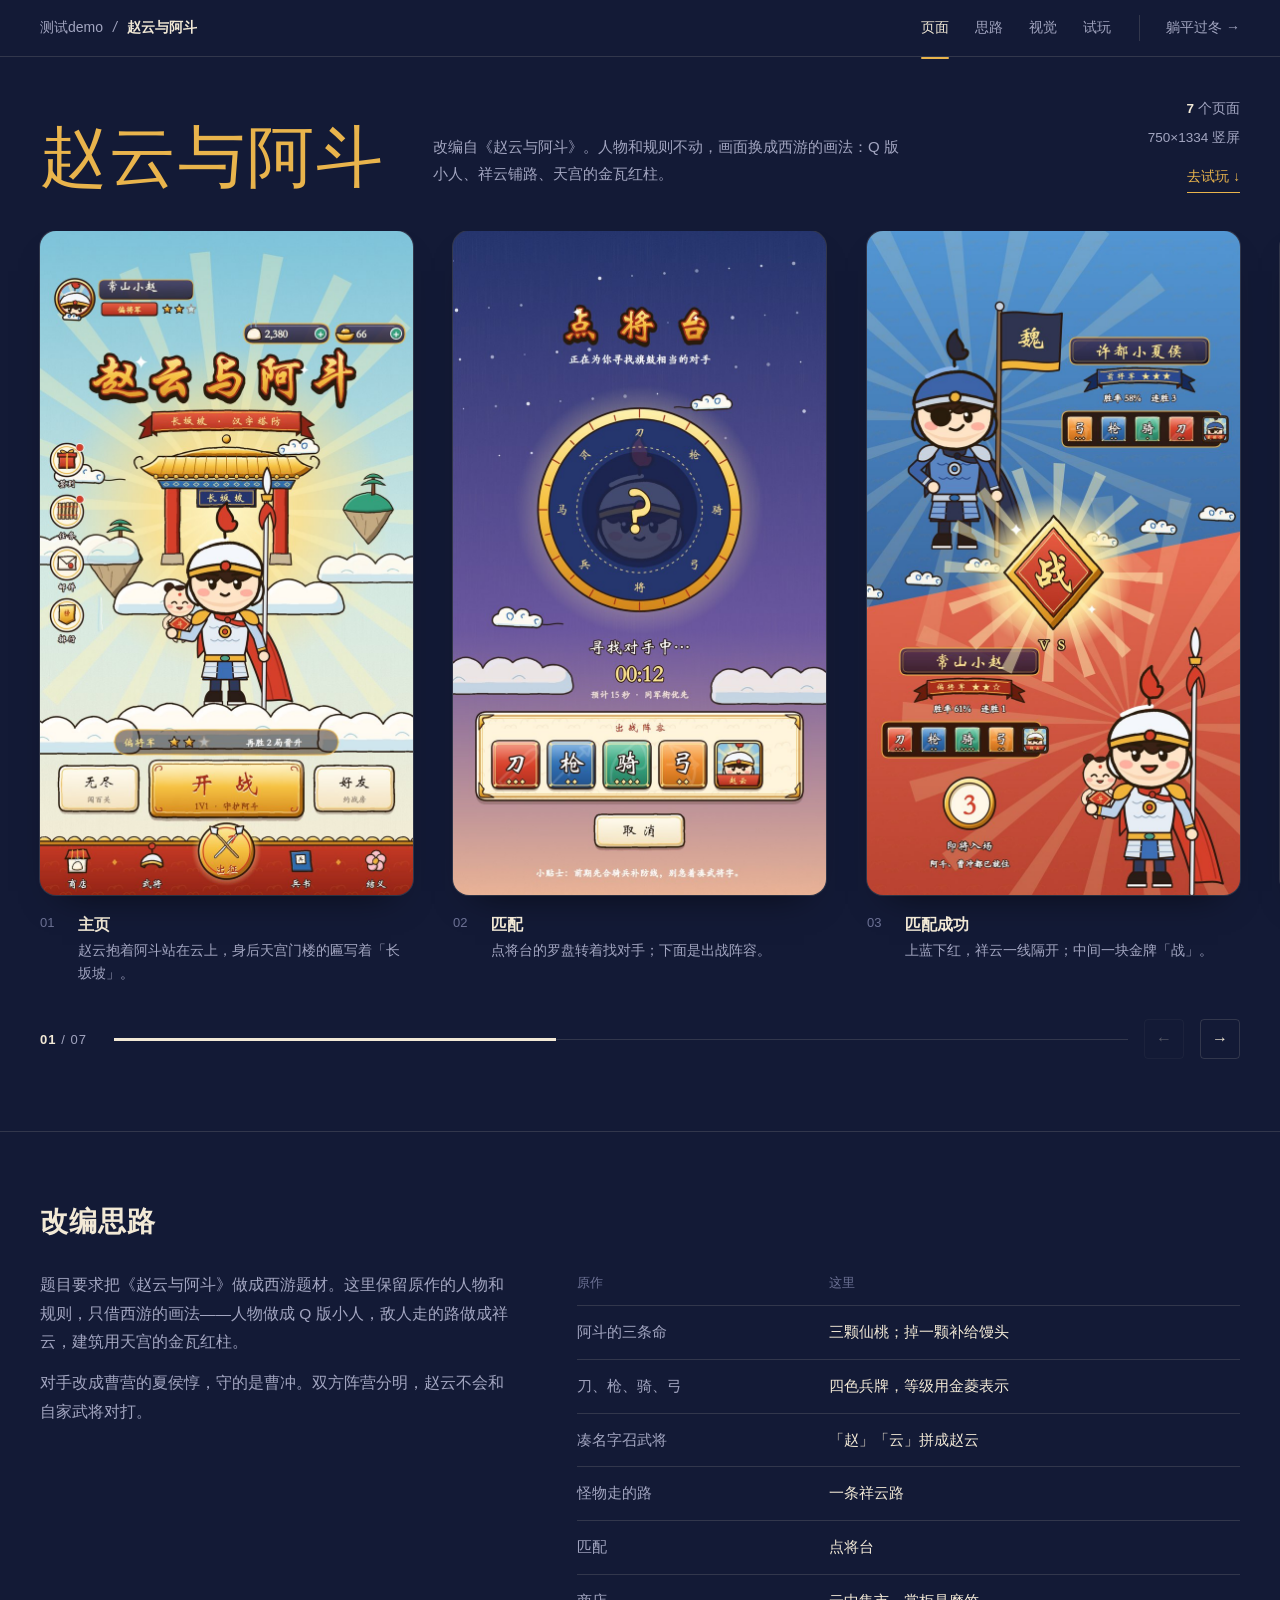
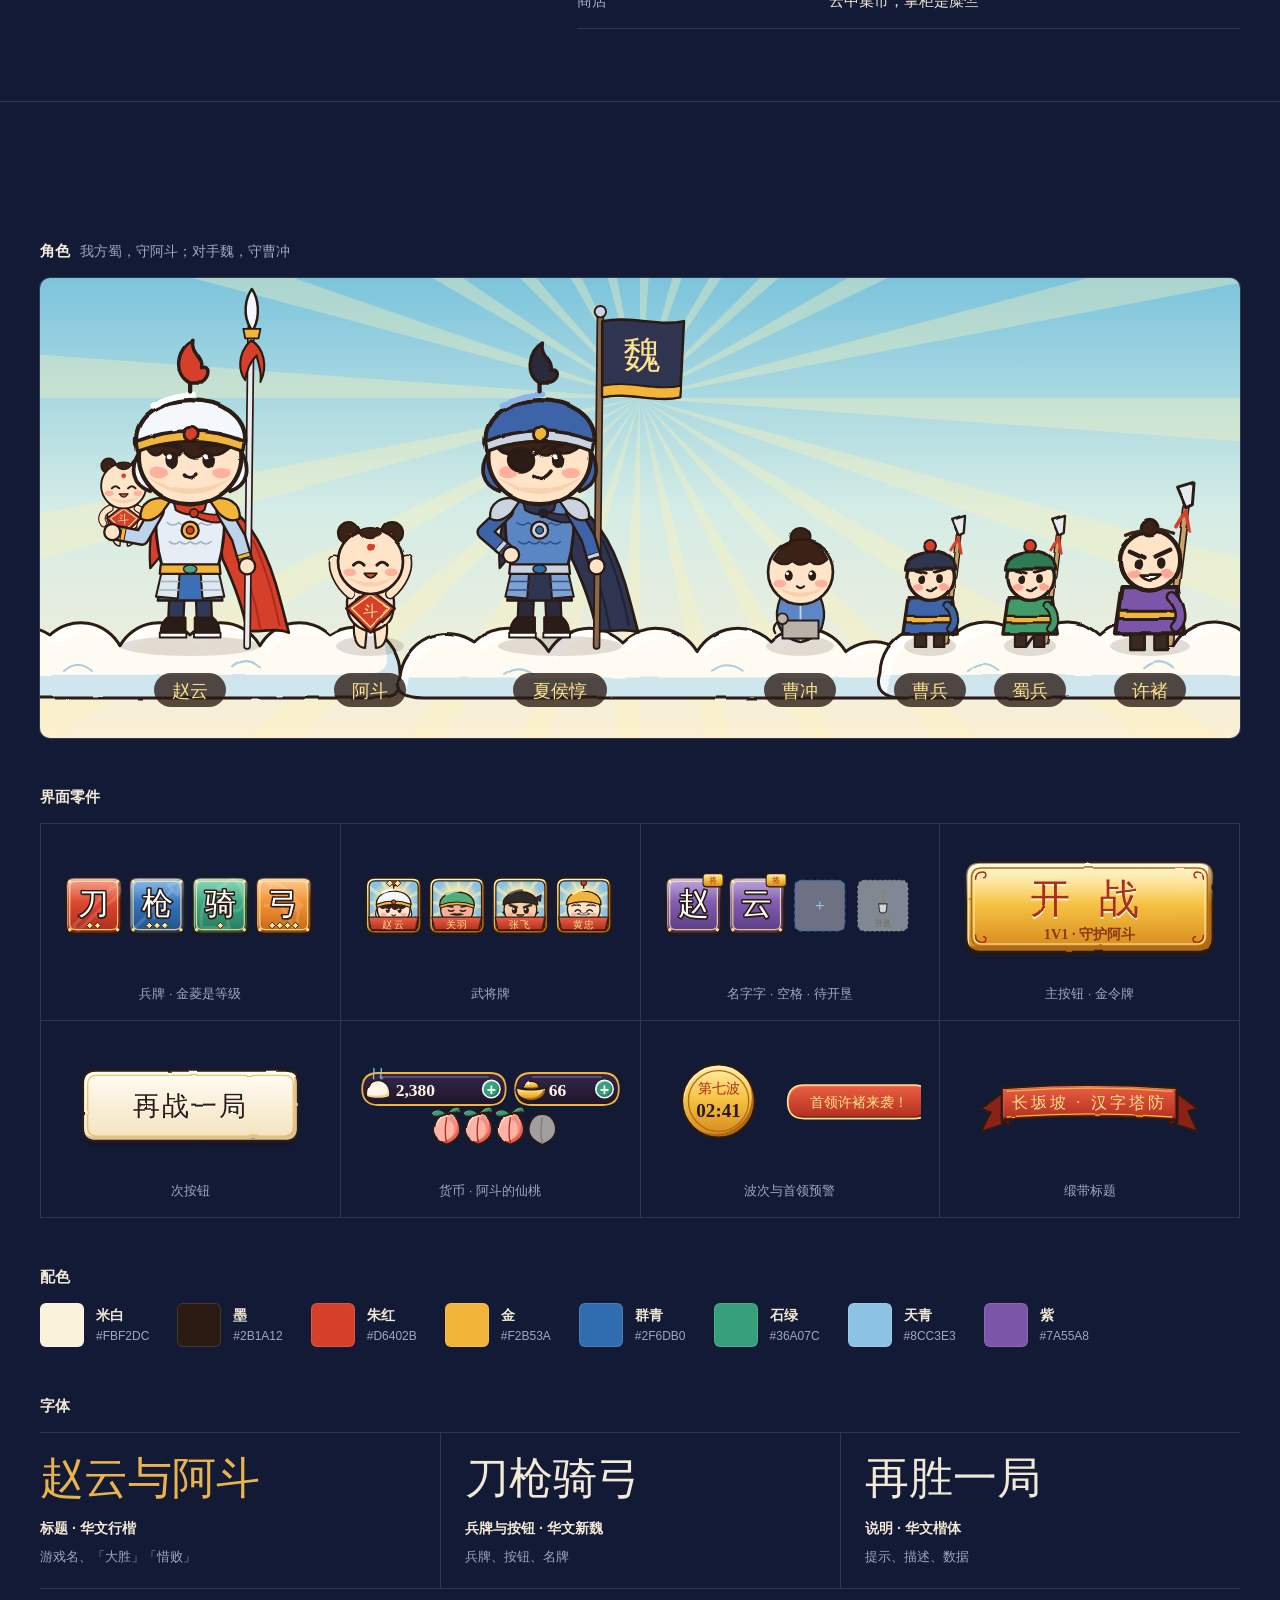
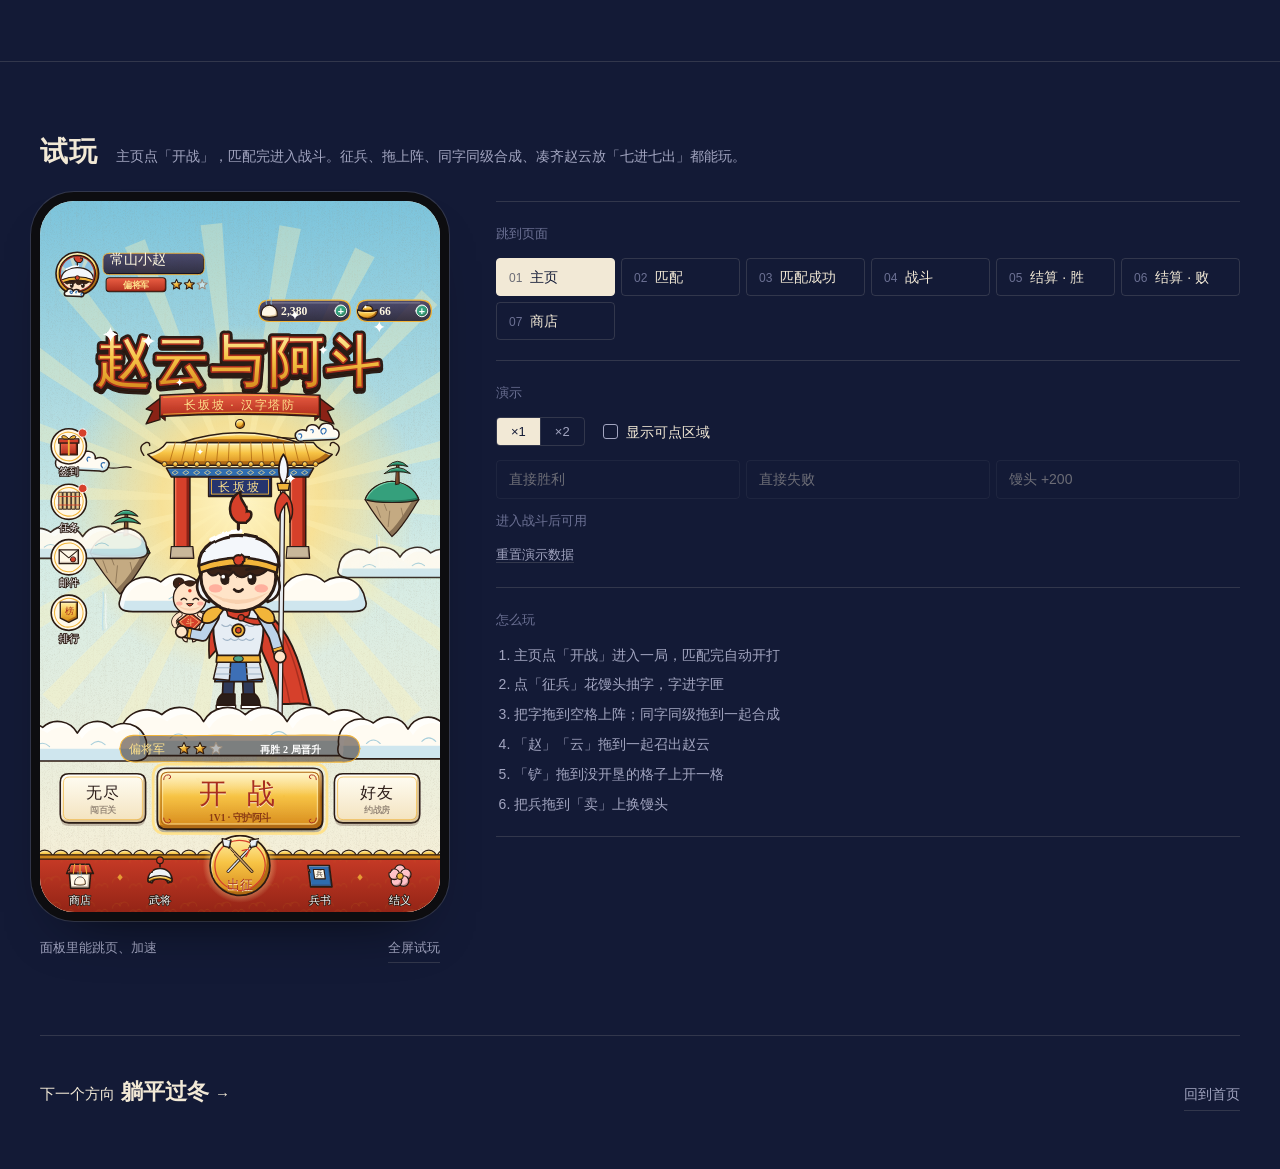
==== commit f6366405: "动效加回来：开场、发牌、拖动惯性、角色蹦、点开放大、跨页过渡 - 开场写进页面第一帧：标题逐字落下，截图像发牌一样进来，首页两栏滑进来 - 截图带：拖动有惯性，随速度倾斜；悬停抬起、旁边变暗；点开从原" ====
--- a/方向一-赵云与阿斗/index.html
+++ b/方向一-赵云与阿斗/index.html
@@ -7,6 +7,7 @@
 <link rel="icon" href="data:,">
 <link rel="stylesheet" href="../site/site.css">
 <link rel="stylesheet" href="../tools/demo.css">
+<script>document.documentElement.classList.add('js');addEventListener('pagereveal',function(e){if(e.viewTransition)(window.__intro||[]).forEach(function(a){a.finish()})},{once:true});</script>
 </head>
 <body class="t-zy">
 
@@ -17,7 +18,7 @@
 </div></nav>
 
 <header class="wrap head">
-  <h1 class="logo">赵云与阿斗</h1>
+  <h1 class="logo" style="view-transition-name:zy-logo">赵云与阿斗</h1>
   <p>改编自《赵云与阿斗》。人物和规则不动，画面换成西游的画法：Q 版小人、祥云铺路、天宫的金瓦红柱。</p>
   <div class="meta">
     <span><b>7</b>个页面</span>
@@ -27,9 +28,55 @@
 </header>
 
 <section class="sec" id="pages"><div class="wrap">
-  <div id="gallery" class="gallery"></div>
+  <div id="gallery" class="gallery">
+    <figure class="shot" data-i="0" data-big="export/01-主页.png"><img src="export/web/01-主页.jpg" alt="主页" decoding="async" draggable="false" style="view-transition-name:zy-shot"><figcaption><em>01</em><b>主页</b><span>赵云抱着阿斗站在云上，身后天宫门楼的匾写着「长坂坡」。</span></figcaption></figure>
+    <figure class="shot" data-i="1" data-big="export/02-匹配.png"><img src="export/web/02-匹配.jpg" alt="匹配" decoding="async" draggable="false"><figcaption><em>02</em><b>匹配</b><span>点将台的罗盘转着找对手；下面是出战阵容。</span></figcaption></figure>
+    <figure class="shot" data-i="2" data-big="export/03-匹配成功.png"><img src="export/web/03-匹配成功.jpg" alt="匹配成功" decoding="async" draggable="false"><figcaption><em>03</em><b>匹配成功</b><span>上蓝下红，祥云一线隔开；中间一块金牌「战」。</span></figcaption></figure>
+    <figure class="shot" data-i="3" data-big="export/04-战斗.png"><img src="export/web/04-战斗.jpg" alt="战斗" decoding="async" draggable="false"><figcaption><em>04</em><b>战斗</b><span>上对手下自己；兵营抽字、拖上阵、同字同级合成，凑齐名字召武将。</span></figcaption></figure>
+    <figure class="shot" data-i="4" data-big="export/05-结算-胜.png"><img src="export/web/05-结算-胜.jpg" alt="结算 · 胜" decoding="async" draggable="false"><figcaption><em>05</em><b>结算 · 胜</b><span>大胜：赵云喊一嗓子，阿斗举着馒头蹦起来。</span></figcaption></figure>
+    <figure class="shot" data-i="5" data-big="export/06-结算-败.png"><img src="export/web/06-结算-败.jpg" alt="结算 · 败" decoding="async" draggable="false"><figcaption><em>06</em><b>结算 · 败</b><span>惜败：阿斗哭了，卡片告诉你下次怎么守。</span></figcaption></figure>
+    <figure class="shot" data-i="6" data-big="export/07-商店.png"><img src="export/web/07-商店.jpg" alt="商店" decoding="async" draggable="false"><figcaption><em>07</em><b>商店</b><span>云中集市，掌柜是刘备的财主糜竺；今日特供当天有效。</span></figcaption></figure>
+  </div>
 </div></section>
 
+<!-- intro -->
+<script>
+(function () {
+  if (matchMedia('(prefers-reduced-motion: reduce)').matches) return;
+  var E = 'cubic-bezier(.2,.8,.2,1)', L = window.__intro = [];
+  var A = function (el, kf, o) { if (!el) return; o.fill = 'backwards'; o.easing = o.easing || E; L.push(el.animate(kf, o)); };
+  var q = function (s) { return document.querySelector(s); }, qa = function (s) { return [].slice.call(document.querySelectorAll(s)); };
+  // 标题逐字落下
+  var drop = function (el, delay) {
+    if (!el) return;
+    el.innerHTML = Array.from(el.textContent).map(function (c) { return '<span class="c">' + c + '</span>'; }).join('');
+    [].slice.call(el.children).forEach(function (c, i) {
+      A(c, [{ transform: 'translateY(-60px) rotate(-10deg)', opacity: 0 }, { transform: 'translateY(8px) rotate(3deg)', opacity: 1, offset: .62 },
+        { transform: 'translateY(-3px) rotate(-1deg)', offset: .82 }, { transform: 'none', opacity: 1 }], { duration: 760, delay: delay + i * 70 });
+    });
+  };
+  var up = function (el, d) { A(el, [{ opacity: 0, transform: 'translateY(14px)' }, { opacity: 1, transform: 'none' }], { duration: 700, delay: d }); };
+  if (q('.head')) {
+    A(q('.nav'), [{ transform: 'translateY(-100%)' }, { transform: 'none' }], { duration: 600 });
+    drop(q('.head .logo'), 80);
+    up(q('.head p'), 380);
+    qa('.head .meta > *').forEach(function (m, i) { up(m, 480 + i * 70); });
+    // 截图像发牌一样一张张进来
+    qa('#gallery .shot').forEach(function (f, i) {
+      A(f, [{ transform: 'translateX(160px) rotate(6deg) scale(.9)', opacity: 0 }, { transform: 'translateX(-8px) rotate(-.6deg)', opacity: 1, offset: .7 },
+        { transform: 'none', opacity: 1 }], { duration: 900, delay: 180 + i * 95 });
+    });
+  }
+  qa('.hub .leaf').forEach(function (lf, i) {
+    var dir = i ? 1 : -1;
+    A(lf.querySelector('.shot-a'), [{ transform: 'translateX(' + dir * 90 + 'px) rotate(' + dir * 8 + 'deg)', opacity: 0 }, { transform: 'none', opacity: 1 }], { duration: 1000, delay: 120 + i * 140 });
+    drop(lf.querySelector('.logo'), 380 + i * 160);
+    up(lf.querySelector('.leaf-in p'), 700 + i * 140);
+    up(lf.querySelector('.leaf-in .acts'), 820 + i * 140);
+  });
+})();
+</script>
+<!-- /intro -->
 <section class="sec" id="idea"><div class="wrap">
   <div class="sec-h"><h2>改编思路</h2></div>
   <div class="idea">
@@ -76,16 +123,18 @@
     window.SITE = {
       defs: P.GRAD,
       lineup() {
+        let hi = 0;
+        const hop = x => `<g class="hop" style="--i:${hi++}">${x}</g>`;
         let s = `<rect width="1200" height="460" fill="url(#skyG)"/>` + P.rays(600, 120, 900, 24, .35);
         s += P.puff(-60, 330, 420, 90, { n: 6 }) + P.puff(360, 340, 520, 80, { n: 7 }) + P.puff(840, 330, 440, 90, { n: 6 });
         const g = (x, w) => `<ellipse cx="${x}" cy="368" rx="${w}" ry="10" fill="#2b1a12" opacity=".14"/>`;
-        s += g(150, 70) + P.zhaoyunFull(150, 262, .95);
-        s += g(330, 34) + P.adou(330, 282, .9, { body: true, happy: true, cheer: true });
-        s += g(520, 62) + P.xiahouFull(500, 262, .95);
-        s += g(760, 34) + P.caochong(760, 292, .9, { body: true });
-        s += g(890, 26) + P.caobing(890, 322, 1.3);
-        s += g(990, 26) + P.caobing(990, 322, 1.3, { shu: true });
-        s += g(1110, 40) + P.caobing(1110, 312, 1.65, { boss: true });
+        s += g(150, 70) + hop(P.zhaoyunFull(150, 262, .95));
+        s += g(330, 34) + hop(P.adou(330, 282, .9, { body: true, happy: true, cheer: true }));
+        s += g(520, 62) + hop(P.xiahouFull(500, 262, .95));
+        s += g(760, 34) + hop(P.caochong(760, 292, .9, { body: true }));
+        s += g(890, 26) + hop(P.caobing(890, 322, 1.3));
+        s += g(990, 26) + hop(P.caobing(990, 322, 1.3, { shu: true }));
+        s += g(1110, 40) + hop(P.caobing(1110, 312, 1.65, { boss: true }));
         s += tag(150, 412, '赵云') + tag(330, 412, '阿斗') + tag(520, 412, '夏侯惇') + tag(760, 412, '曹冲') + tag(890, 412, '曹兵') + tag(990, 412, '蜀兵') + tag(1110, 412, '许褚');
         return vb(1200, 460, s);
       },
--- a/site/site.css
+++ b/site/site.css
@@ -3,6 +3,8 @@
    两套底色：.t-zy 赵云与阿斗（深蓝）/ .t-tp 躺平过冬（深棕）。 */
 
 :root {
+  --ease: cubic-bezier(.2, .8, .2, 1);
+  --spring: cubic-bezier(.34, 1.5, .5, 1);
   --ui: "Microsoft YaHei UI", "Microsoft YaHei", "PingFang SC", "Hiragino Sans GB", sans-serif;
   --serif: "STZhongsong", "华文中宋", "STSong", "Songti SC", "SimSun", serif;
   --num: "Bahnschrift", "DIN Alternate", "Segoe UI", sans-serif;
@@ -33,10 +35,11 @@
 .crumb { display: flex; align-items: center; gap: 10px; color: var(--mute); }
 .crumb a:hover { color: var(--ink); }
 .crumb b { color: var(--ink); font-weight: 600; }
-.nav .links { margin-left: auto; display: flex; gap: 26px; }
+.nav .links { margin-left: auto; display: flex; gap: 26px; position: relative; }
 .nav .links a { color: var(--mute); padding: 17px 0 15px; border-bottom: 2px solid transparent; transition: color .2s; }
 .nav .links a:hover { color: var(--ink); }
-.nav .links a.on { color: var(--ink); border-color: var(--accent); }
+.nav .links a.on { color: var(--ink); }
+.nav .links .ink { position: absolute; bottom: -1px; left: 0; height: 2px; width: 0; background: var(--accent); border-radius: 2px; transition: transform .45s var(--spring), width .45s var(--spring), opacity .2s; opacity: 0; pointer-events: none; }
 .nav .other { color: var(--mute); padding-left: 26px; border-left: 1px solid var(--line); }
 .nav .other:hover { color: var(--accent); }
 
@@ -64,7 +67,12 @@
 .gallery.drag { cursor: grabbing; scroll-snap-type: none; }
 .gallery.drag .shot { pointer-events: none; }
 .shot { flex: 0 0 clamp(280px, calc((100vh - 236px) * 750 / 1334), 520px); margin: 0; scroll-snap-align: start; cursor: zoom-in; }
-.shot img { width: 100%; aspect-ratio: 750 / 1334; object-fit: cover; border-radius: 16px; background: #000; box-shadow: 0 0 0 1px var(--line), 0 18px 36px -22px rgba(0, 0, 0, .7); -webkit-user-drag: none; user-select: none; }
+.shot { transform: perspective(1400px) rotateY(var(--tilt, 0deg)); transform-origin: 50% 50%; }
+.shot img { width: 100%; aspect-ratio: 750 / 1334; object-fit: cover; border-radius: 16px; background: #000; box-shadow: 0 0 0 1px var(--line), 0 18px 36px -22px rgba(0, 0, 0, .7); -webkit-user-drag: none; user-select: none; transition: transform .5s var(--spring), box-shadow .5s var(--ease), filter .4s; }
+.gallery:not(.drag) .shot:hover img { transform: translateY(-12px); box-shadow: 0 0 0 1px var(--line), 0 34px 50px -24px rgba(0, 0, 0, .85); }
+.gallery:not(.drag):hover .shot:not(:hover) img { filter: brightness(.72) saturate(.85); }
+.shot figcaption b { transition: color .3s; }
+.shot:hover figcaption b { color: var(--accent); }
 .shot figcaption { margin-top: 16px; display: grid; grid-template-columns: 30px 1fr; column-gap: 8px; }
 .shot figcaption em { font: 13px/1.9 var(--num); font-style: normal; color: var(--dim); }
 .shot figcaption b { font-weight: 600; font-size: 15.5px; }
@@ -102,10 +110,12 @@
 
 /* ---------- 视觉 ---------- */
 .stage { border-radius: 10px; overflow: hidden; box-shadow: 0 0 0 1px var(--line); }
-.stage svg { display: block; width: 100%; height: auto; }
+.stage .lu { position: relative; width: 100%; }
+.stage .lu .bg { width: 100%; height: auto; }
+.stage .lu .hop { position: absolute; height: auto; max-width: none; will-change: transform; }
 .parts { display: grid; grid-template-columns: repeat(4, 1fr); border-top: 1px solid var(--line); border-left: 1px solid var(--line); }
 .part { border-right: 1px solid var(--line); border-bottom: 1px solid var(--line); padding: 22px 18px 14px; display: grid; justify-items: center; align-content: space-between; gap: 12px; }
-.part svg { width: 100%; height: 124px; }
+.part img { width: 100%; height: 124px; object-fit: contain; }
 .part span { font-size: 13px; color: var(--mute); }
 .pal { display: flex; flex-wrap: wrap; gap: 22px 28px; }
 .sw { display: grid; grid-template-columns: 44px auto; column-gap: 12px; align-items: center; }
@@ -155,13 +165,21 @@
 .foot .nx:hover b { color: var(--accent); }
 
 /* ---------- 首页：两栏 ---------- */
-.hub { min-height: 100vh; display: grid; grid-template-columns: 1fr 1fr; }
-.leaf { display: flex; flex-direction: column; align-items: center; justify-content: center; gap: 30px; padding: 88px 6vw 56px; background: var(--bg); color: var(--ink); }
+.hub { min-height: 100vh; display: flex; overflow: hidden; }
+.leaf { flex: 1 1 0; min-width: 0; display: flex; flex-direction: column; align-items: center; justify-content: center; gap: 30px; padding: 88px 4vw 56px; background: var(--bg); color: var(--ink); transition: flex-grow .7s var(--ease); }
+.hub:hover .leaf { flex-grow: .82; }
+.hub .leaf:hover { flex-grow: 1.18; }
 .leaf + .leaf { border-left: 1px solid rgba(255, 255, 255, .08); }
-.leaf .shot-a { width: calc(56vh * 750 / 1334); }
-.leaf .shot-a img { border-radius: 14px; box-shadow: 0 0 0 1px var(--line), 0 24px 44px -26px rgba(0, 0, 0, .8); }
+.leaf .shot-a { width: calc(56vh * 750 / 1334); perspective: 900px; }
+.leaf .tilt { display: block; transform: rotateX(var(--rx, 0deg)) rotateY(var(--ry, 0deg)); transition: transform .5s var(--ease); transform-style: preserve-3d; }
+.leaf .shot-a img { border-radius: 14px; box-shadow: 0 0 0 1px var(--line), 0 24px 44px -26px rgba(0, 0, 0, .8); animation: float 5s ease-in-out infinite; transition: box-shadow .5s; }
+.leaf.t-tp .shot-a img { animation-delay: -2.5s; }
+.leaf:hover .shot-a img { box-shadow: 0 0 0 1px var(--line), 0 40px 60px -28px rgba(0, 0, 0, .9); }
+@keyframes float { 0%, 100% { translate: 0 0; } 50% { translate: 0 -10px; } }
+.hub:hover .leaf:not(:hover) .shot-a, .hub:hover .leaf:not(:hover) .leaf-in { opacity: .55; }
+.leaf .shot-a, .leaf-in { transition: opacity .5s; }
 .leaf-in { text-align: center; }
-.leaf .logo { font-size: clamp(46px, 5.6vh, 66px); }
+.leaf .logo { font-size: clamp(46px, 5.6vh, 66px); white-space: nowrap; }
 .leaf-in p { margin: 10px 0 0; color: var(--mute); font-size: 14.5px; }
 .leaf-in .acts { margin-top: 20px; display: flex; gap: 28px; justify-content: center; font-size: 15px; }
 .hub-top { position: absolute; top: 0; left: 0; right: 0; display: flex; justify-content: space-between; padding: 24px 32px; font-size: 13.5px; color: rgba(244, 236, 224, .72); pointer-events: none; }
@@ -210,7 +228,7 @@
   /* 角色台横着滑 */
   .stage { overflow-x: auto; scrollbar-width: none; }
   .stage::-webkit-scrollbar { display: none; }
-  .stage svg { width: 900px; max-width: none; }
+  .stage .lu { width: 900px; }
   .parts { grid-template-columns: 1fr; }
   .type { grid-template-columns: 1fr; }
   .type > div + div { padding-left: 0; border-left: 0; }
@@ -219,7 +237,8 @@
   .pn-pages { grid-template-columns: repeat(2, 1fr); }
   .pn-acts { grid-template-columns: 1fr 1fr; }
   /* 首页：上下排 */
-  .hub { grid-template-columns: 1fr; }
+  .hub { flex-direction: column; }
+  .hub:hover .leaf:not(:hover) .shot-a, .hub:hover .leaf:not(:hover) .leaf-in { opacity: 1; }
   .leaf { min-height: 100svh; padding: 76px 24px 48px; gap: 24px; }
   .leaf + .leaf { border-left: 0; border-top: 1px solid rgba(255, 255, 255, .08); }
   .leaf .shot-a { width: min(62vw, calc(58svh * 750 / 1334)); }
@@ -232,4 +251,49 @@
   .full #phone { width: min(100%, calc((100svh - 50px - 28px) * 750 / 1334)); margin: 0 auto; }
   .full .panel { max-height: none; margin-top: 24px; }
 }
-@media (prefers-reduced-motion: reduce) { * { transition: none !important; scroll-behavior: auto !important; } }
+/* ---------- 动效 ---------- */
+/* 进场：js 先挂上 data-anim，滚到了加 .on */
+.js [data-anim] { opacity: 0; transform: translateY(28px); transition: opacity .8s var(--ease), transform .9s var(--ease); transition-delay: var(--dl, 0s); }
+.js [data-anim].on { opacity: 1; transform: none; }
+.js [data-anim=h] { opacity: 1; transform: translateY(24px); clip-path: inset(0 0 100% 0); transition: clip-path .8s var(--ease), transform .8s var(--ease); }
+.js [data-anim=h].on { clip-path: inset(-10% -5% -20% -5%); transform: none; }
+.js [data-anim=wipe] { opacity: 1; transform: none; clip-path: inset(0 100% 0 0); transition: clip-path 1s var(--ease) .2s; }
+.js [data-anim=wipe].on { clip-path: inset(0 -2% 0 0); }
+.js [data-anim=rows], .js [data-anim=pop], .js [data-anim=stage] { opacity: 1; transform: none; }
+.js [data-anim=rows] > * { opacity: 0; transform: translateX(-36px); transition: opacity .6s var(--ease), transform .8s var(--ease); transition-delay: calc(var(--i, 0) * 70ms); }
+.js [data-anim=rows].on > * { opacity: 1; transform: none; }
+.js [data-anim=pop] > * { opacity: 0; transform: translateY(22px) scale(.86); transition: opacity .5s var(--ease), transform .75s var(--spring); transition-delay: calc(var(--i, 0) * 60ms); }
+.js [data-anim=pop].on > * { opacity: 1; transform: none; }
+/* 角色：原地晃，悬停跳一下 */
+.hop { transform-origin: 50% 92%; animation: bob 2.8s ease-in-out infinite; animation-delay: calc(var(--i) * -.4s); cursor: pointer; }
+.hop.jump { animation: jump .62s var(--ease); }
+@keyframes bob { 0%, 100% { transform: translateY(0) scale(1.012, .988); } 50% { transform: translateY(-6px) scale(.994, 1.006); } }
+@keyframes jump { 0% { transform: scale(1.08, .9); } 30% { transform: translateY(-34px) scale(.94, 1.08); } 60% { transform: translateY(0) scale(1.1, .88); } 80% { transform: translateY(-6px) scale(.98, 1.03); } 100% { transform: none; } }
+/* 零件、色块、字样：悬停 */
+.part img { transition: transform .5s var(--spring); }
+.part:hover img { transform: translateY(-6px) scale(1.06); }
+.part { transition: background .3s; }
+.part:hover { background: rgba(255, 255, 255, .03); }
+.sw i { transition: transform .45s var(--spring), border-radius .45s var(--ease); }
+.sw:hover i { transform: scale(1.18) rotate(-6deg); border-radius: 50%; }
+.type .smp { transition: letter-spacing .6s var(--ease), transform .6s var(--spring); transform-origin: left center; }
+.type > div:hover .smp { letter-spacing: .08em; transform: scale(1.04); }
+.foot .nx b, .foot .nx { transition: color .3s, letter-spacing .5s var(--ease); }
+.foot .nx:hover { letter-spacing: .06em; }
+.tl { transition: border-color .2s, color .2s, gap .3s var(--ease); }
+.tl:hover { gap: 10px; }
+/* 标题逐字落下 */
+.logo .c { display: inline-block; }
+/* 跨页过渡（支持的浏览器里，首页和方向页之间标题、截图会接上） */
+@view-transition { navigation: auto; }
+::view-transition-old(root) { animation: vt-out .3s ease both; }
+::view-transition-new(root) { animation: vt-in .5s var(--ease) both; }
+::view-transition-group(*) { animation-duration: .6s; animation-timing-function: cubic-bezier(.2, .8, .2, 1); }
+@keyframes vt-out { to { opacity: 0; } }
+@keyframes vt-in { from { opacity: 0; transform: translateY(16px); } }
+
+@media (prefers-reduced-motion: reduce) {
+  * { transition: none !important; animation: none !important; scroll-behavior: auto !important; }
+  .js [data-anim], .js [data-anim] > * { opacity: 1 !important; transform: none !important; clip-path: none !important; }
+  @view-transition { navigation: none; }
+}
